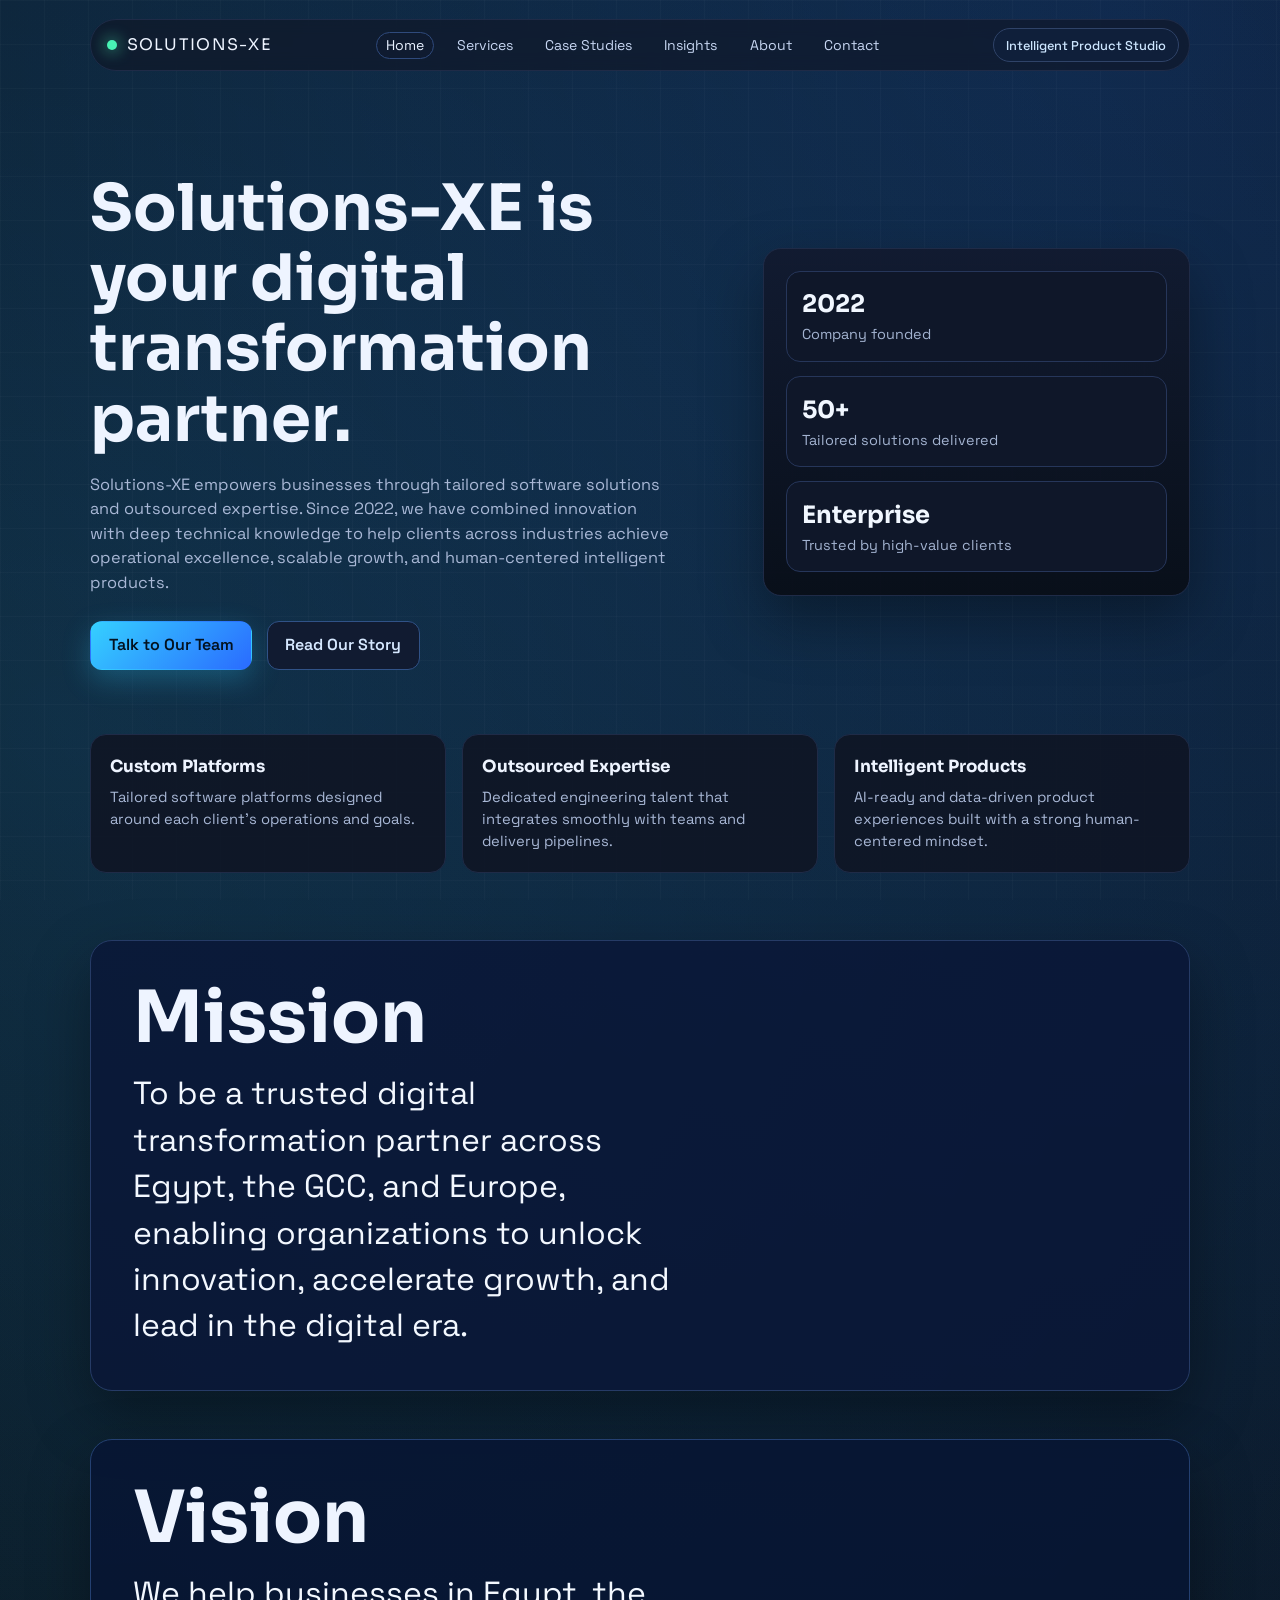
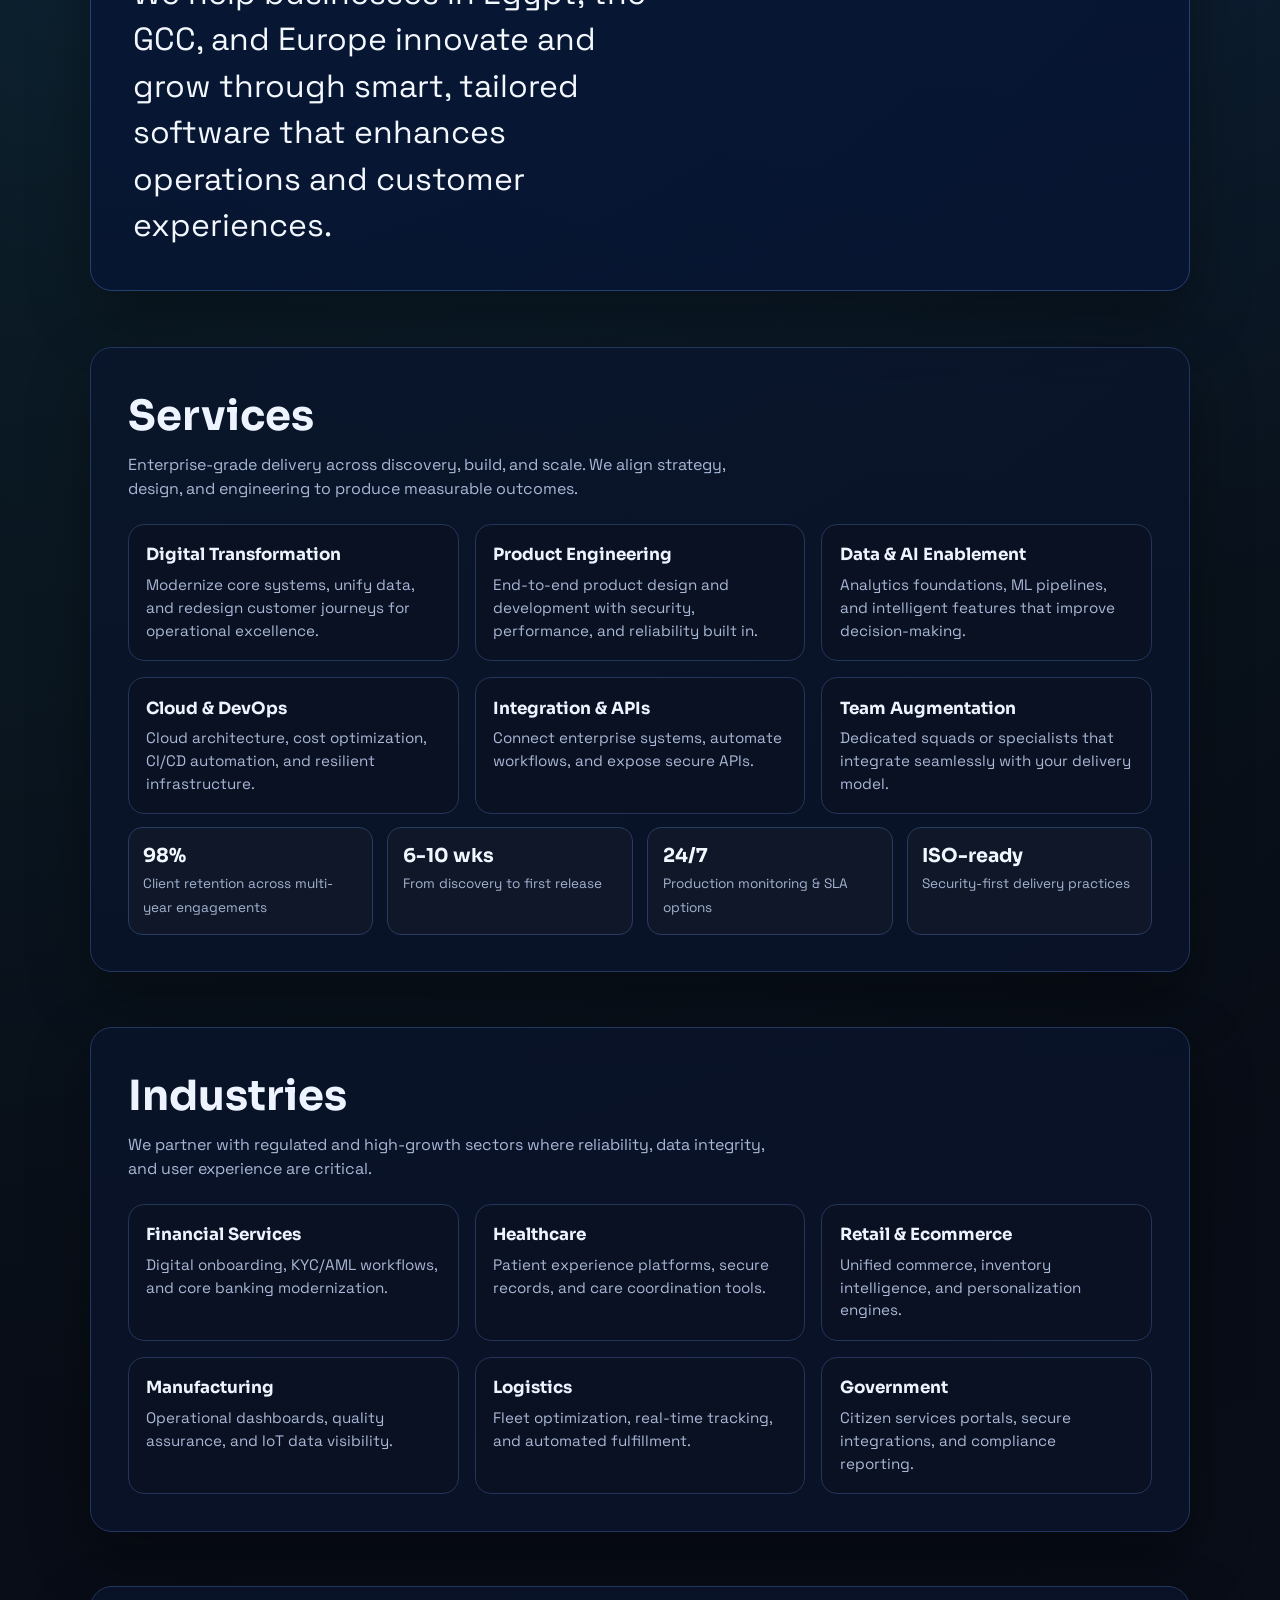
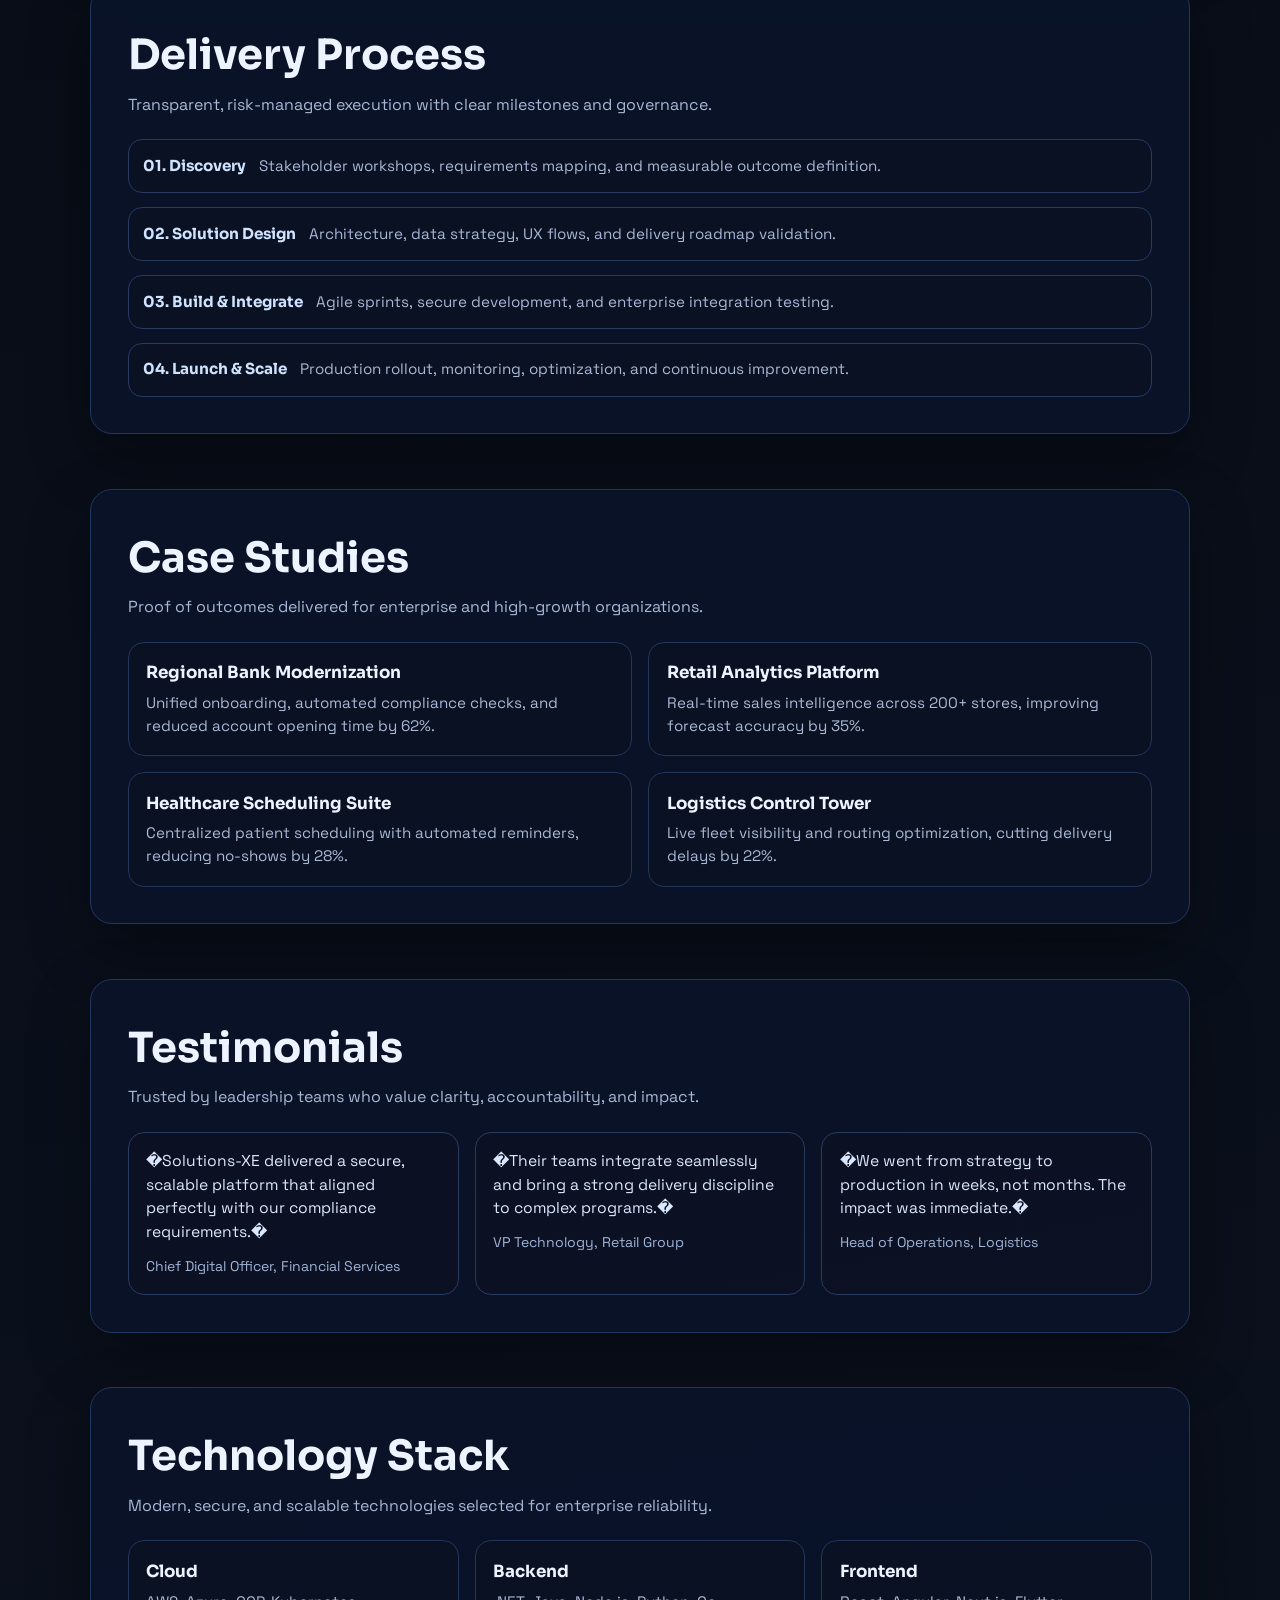
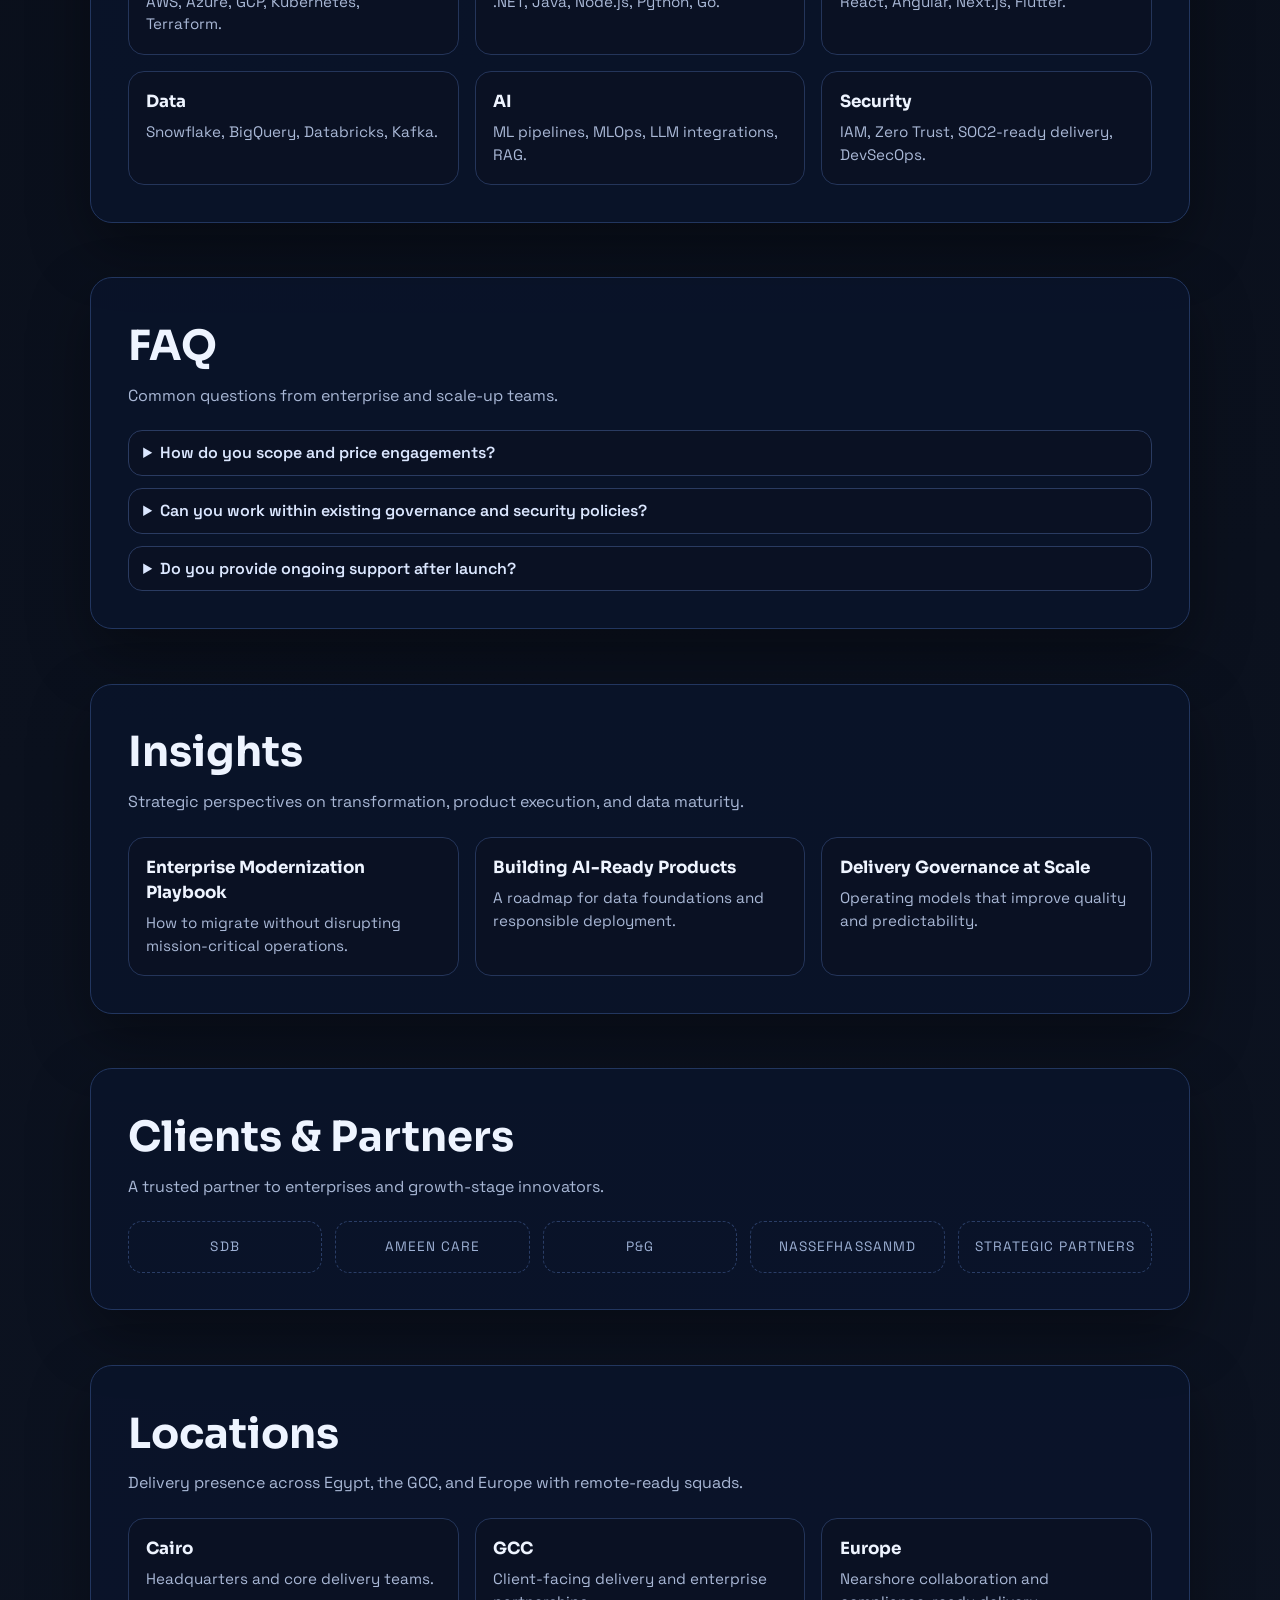
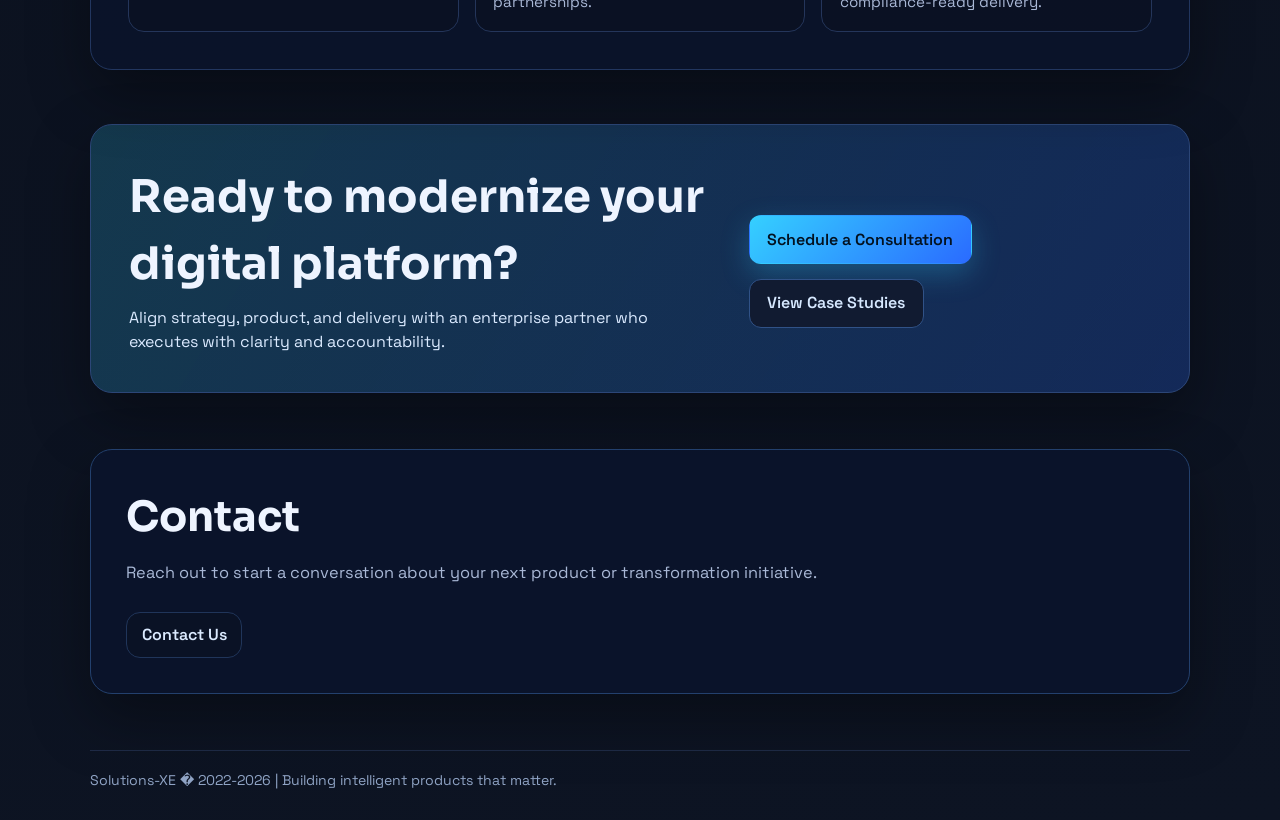
==== index.html @ 52a6bdb9 "Fix Contact Menu" ====
<!DOCTYPE html>
<html lang="en">
<head>
  <meta charset="UTF-8" />
  <meta name="viewport" content="width=device-width, initial-scale=1.0" />
  <title>Solutions-XE | Intelligent Software Products</title>
  <link rel="preconnect" href="https://fonts.googleapis.com" />
  <link rel="preconnect" href="https://fonts.gstatic.com" crossorigin />
  <link href="https://fonts.googleapis.com/css2?family=Space+Grotesk:wght@400;500;700&family=Sora:wght@400;600;700&display=swap" rel="stylesheet" />
  <style>
    :root {
      --bg: #06080d;
      --surface: #0f1524;
      --surface-soft: #121a2f;
      --line: #1f2b47;
      --text: #eef4ff;
      --muted: #a9b8d6;
      --brand: #35d0ff;
      --brand-soft: #2a6bff;
      --ok: #48f2b4;
      --radius: 18px;
      --shadow: 0 24px 60px rgba(0, 0, 0, 0.35);
    }

    * {
      box-sizing: border-box;
      margin: 0;
      padding: 0;
    }

    body {
      font-family: "Space Grotesk", sans-serif;
      color: var(--text);
      background:
        radial-gradient(circle at 5% 10%, rgba(53, 208, 255, 0.16), transparent 35%),
        radial-gradient(circle at 88% 0%, rgba(42, 107, 255, 0.22), transparent 30%),
        linear-gradient(170deg, #05070b 0%, #090e19 50%, #0d1423 100%);
      min-height: 100vh;
      line-height: 1.5;
      overflow-x: hidden;
    }

    body::before {
      content: "";
      position: fixed;
      inset: 0;
      background-image: linear-gradient(rgba(255, 255, 255, 0.025) 1px, transparent 1px),
                        linear-gradient(90deg, rgba(255, 255, 255, 0.025) 1px, transparent 1px);
      background-size: 44px 44px;
      pointer-events: none;
      z-index: -1;
    }

    .wrap {
      width: min(1100px, 92%);
      margin: 0 auto;
    }

    header {
      padding: 1.2rem 0;
    }

    .topbar {
      display: grid;
      grid-template-columns: auto 1fr auto;
      align-items: center;
      background: rgba(15, 21, 36, 0.6);
      border: 1px solid var(--line);
      border-radius: 999px;
      padding: 0.5rem 0.6rem 0.5rem 1rem;
      backdrop-filter: blur(8px);
      animation: fadeDown 0.8s ease both;
      gap: 1rem;
    }

    .brand {
      font-family: "Sora", sans-serif;
      font-size: 1rem;
      letter-spacing: 0.08em;
      text-transform: uppercase;
      display: flex;
      align-items: center;
      gap: 0.6rem;
    }

    .dot {
      width: 10px;
      height: 10px;
      border-radius: 50%;
      background: var(--ok);
      box-shadow: 0 0 16px var(--ok);
    }

    .pill {
      border: 1px solid #2f4368;
      background: #0f1f3a;
      color: #cde6ff;
      border-radius: 999px;
      font-size: 0.8rem;
      padding: 0.4rem 0.75rem;
      font-weight: 500;
      margin-left: auto;
    }

    .nav {
      display: flex;
      gap: 0.8rem;
      align-items: center;
      flex-wrap: nowrap;
      margin-left: 0;
      flex: 1;
      justify-content: center;
      white-space: nowrap;
    }

    .nav a {
      color: #c7d6f2;
      text-decoration: none;
      font-size: 0.88rem;
      padding: 0.35rem 0.55rem;
      border-radius: 999px;
      border: 1px solid transparent;
      display: inline-flex;
      align-items: center;
      line-height: 1;
      transition: border-color 0.2s ease, color 0.2s ease;
    }

    .nav a:hover {
      border-color: #2f4a7c;
      color: #e7f1ff;
    }

    .nav a.active {
      border-color: #2f4a7c;
      color: #e7f1ff;
      background: rgba(17, 27, 49, 0.7);
    }

    .nav .cta {\n      border: 1px solid transparent;\n      background: transparent;\n      color: #dbeaff;\n      font-weight: 600;\n      padding: 0.45rem 0.85rem;\n    }\n\n    .nav .cta.active {\n      border-color: #2f4368;\n      background: #0f1f3a;\n    }

    .hero {
      padding: 5.2rem 0 4rem;
      display: grid;
      gap: 2rem;
      grid-template-columns: 1.2fr 0.8fr;
      align-items: center;
    }

    h1 {
      font-family: "Sora", sans-serif;
      font-size: clamp(2rem, 5vw, 4rem);
      line-height: 1.1;
      max-width: 14ch;
      animation: fadeUp 0.8s ease 0.1s both;
    }

    .sub {
      color: var(--muted);
      max-width: 58ch;
      margin-top: 1.1rem;
      font-size: 1.02rem;
      animation: fadeUp 0.8s ease 0.22s both;
    }

    .actions {
      display: flex;
      gap: 0.9rem;
      margin-top: 1.6rem;
      flex-wrap: wrap;
      animation: fadeUp 0.8s ease 0.32s both;
    }

    .btn {
      text-decoration: none;
      font-weight: 600;
      border-radius: 12px;
      padding: 0.72rem 1.1rem;
      border: 1px solid transparent;
      transition: transform 0.25s ease, box-shadow 0.25s ease;
    }

    .btn:hover {
      transform: translateY(-2px);
    }

    .btn.primary {
      background: linear-gradient(135deg, var(--brand), var(--brand-soft));
      color: #031220;
      box-shadow: 0 10px 28px rgba(53, 208, 255, 0.25);
    }

    .btn.ghost {
      color: #d6e8ff;
      border-color: #305287;
      background: #111b31;
    }

    .card {
      background: linear-gradient(180deg, rgba(18, 26, 47, 0.95), rgba(9, 14, 24, 0.95));
      border: 1px solid var(--line);
      border-radius: var(--radius);
      padding: 1.4rem;
      box-shadow: var(--shadow);
      animation: fadeUp 0.8s ease 0.25s both;
    }

    .metrics {
      display: grid;
      gap: 0.9rem;
    }

    .metric {
      border: 1px solid #26365a;
      border-radius: 14px;
      padding: 0.9rem;
      background: #0f1729;
    }

    .metric b {
      font-family: "Sora", sans-serif;
      font-size: 1.5rem;
      display: block;
      color: #f1f7ff;
    }

    .metric span {
      color: #a3b3d0;
      font-size: 0.9rem;
    }

    .sections {
      padding-bottom: 4.2rem;
      display: grid;
      gap: 1rem;
      grid-template-columns: repeat(3, 1fr);
    }

    .section-title {
      font-family: "Sora", sans-serif;
      font-size: clamp(1.7rem, 3.8vw, 2.6rem);
      margin-bottom: 0.4rem;
    }

    .section-sub {
      color: var(--muted);
      max-width: 64ch;
      margin-bottom: 1.4rem;
      font-size: 1rem;
    }

    .section-wrap {
      margin: 0 0 3.4rem;
      background: rgba(10, 20, 44, 0.75);
      border: 1px solid #22365f;
      border-radius: 22px;
      padding: clamp(1.3rem, 4vw, 2.3rem);
      box-shadow: var(--shadow);
      animation: fadeUp 0.8s ease both;
    }

    .grid-3 {
      display: grid;
      grid-template-columns: repeat(3, 1fr);
      gap: 1rem;
    }

    .grid-2 {
      display: grid;
      grid-template-columns: repeat(2, 1fr);
      gap: 1rem;
    }

    .card-soft {
      border: 1px solid #24355a;
      border-radius: 16px;
      padding: 1.1rem;
      background: rgba(12, 18, 34, 0.7);
    }

    .card-soft h3 {
      font-family: "Sora", sans-serif;
      font-size: 1.05rem;
      margin-bottom: 0.4rem;
    }

    .card-soft p {
      color: var(--muted);
      font-size: 0.95rem;
    }

    .logo-strip {
      display: grid;
      grid-template-columns: repeat(5, 1fr);
      gap: 0.8rem;
      margin-top: 0.8rem;
    }

    .logo {
      border: 1px dashed #2a3d66;
      border-radius: 14px;
      padding: 0.9rem;
      text-align: center;
      color: #9db0d4;
      font-size: 0.85rem;
      text-transform: uppercase;
      letter-spacing: 0.08em;
    }

    .stats {
      display: grid;
      grid-template-columns: repeat(4, 1fr);
      gap: 0.9rem;
      margin-top: 0.8rem;
    }

    .stat {
      border: 1px solid #2a3b61;
      border-radius: 14px;
      padding: 0.9rem;
      background: #0f1729;
    }

    .stat b {
      font-family: "Sora", sans-serif;
      font-size: 1.2rem;
      display: block;
      color: #f1f7ff;
    }

    .stat span {
      color: #a3b3d0;
      font-size: 0.85rem;
    }

    .process {
      display: grid;
      gap: 0.9rem;
    }

    .process-step {
      display: grid;
      grid-template-columns: auto 1fr;
      gap: 0.8rem;
      align-items: start;
      padding: 0.9rem;
      border-radius: 14px;
      border: 1px solid #2a3b61;
      background: rgba(12, 18, 34, 0.7);
    }

    .process-step b {
      font-family: "Sora", sans-serif;
      font-size: 0.95rem;
      color: #cfe3ff;
    }

    .process-step p {
      color: var(--muted);
      font-size: 0.95rem;
    }

    .testimonial {
      border: 1px solid #2a3b61;
      border-radius: 16px;
      padding: 1.1rem;
      background: rgba(12, 18, 34, 0.75);
    }

    .testimonial p {
      color: #dbe7ff;
      font-size: 0.98rem;
    }

    .testimonial span {
      display: block;
      margin-top: 0.7rem;
      color: #9fb4d8;
      font-size: 0.88rem;
    }

    .faq {
      display: grid;
      gap: 0.8rem;
    }

    .faq details {
      border: 1px solid #2a3b61;
      border-radius: 14px;
      padding: 0.6rem 0.9rem;
      background: rgba(12, 18, 34, 0.7);
    }

    .faq summary {
      cursor: pointer;
      font-weight: 600;
      color: #dbe7ff;
    }

    .faq p {
      color: var(--muted);
      margin-top: 0.6rem;
      font-size: 0.95rem;
    }

    .cta-section {
      display: grid;
      gap: 1rem;
      align-items: center;
      grid-template-columns: 1.2fr 0.8fr;
      background: linear-gradient(120deg, rgba(53, 208, 255, 0.2), rgba(42, 107, 255, 0.25));
      border: 1px solid #2c4677;
      border-radius: 22px;
      padding: clamp(1.3rem, 4vw, 2.4rem);
      box-shadow: var(--shadow);
      margin: 0 0 3.5rem;
    }

    .cta-section h2 {
      font-family: "Sora", sans-serif;
      font-size: clamp(1.8rem, 4vw, 2.8rem);
      margin-bottom: 0.5rem;
    }

    .cta-section p {
      color: #dbeaff;
      max-width: 52ch;
    }

    .mission {
      margin: 0 0 3rem;
      background: rgba(10, 23, 56, 0.82);
      border: 1px solid #263b66;
      border-radius: 22px;
      padding: clamp(1.3rem, 4vw, 2.6rem);
      box-shadow: var(--shadow);
      animation: fadeUp 0.8s ease 0.18s both;
    }

    .mission h2 {
      font-family: "Sora", sans-serif;
      font-size: clamp(2rem, 7vw, 4.5rem);
      line-height: 1;
      margin-bottom: 1rem;
    }

    .mission p {
      font-size: clamp(1.35rem, 4.3vw, 2rem);
      line-height: 1.45;
      color: #f3f8ff;
      max-width: 26ch;
    }

    .vision {
      margin: 0 0 3.5rem;
      background: rgba(8, 21, 52, 0.86);
      border: 1px solid #244071;
      border-radius: 22px;
      padding: clamp(1.3rem, 4vw, 2.6rem);
      box-shadow: var(--shadow);
      animation: fadeUp 0.8s ease 0.28s both;
    }

    .vision h2 {
      font-family: "Sora", sans-serif;
      font-size: clamp(2rem, 7vw, 4.5rem);
      line-height: 1;
      margin-bottom: 1rem;
    }

    .vision p {
      font-size: clamp(1.35rem, 4.3vw, 2rem);
      line-height: 1.45;
      color: #f3f8ff;
      max-width: 26ch;
    }

    .contact {
      margin: 0 0 3.5rem;
      background: rgba(11, 20, 44, 0.88);
      border: 1px solid #23406d;
      border-radius: 22px;
      padding: clamp(1.3rem, 4vw, 2.2rem);
      box-shadow: var(--shadow);
      animation: fadeUp 0.8s ease 0.34s both;
    }

    .contact h2 {
      font-family: "Sora", sans-serif;
      font-size: clamp(1.6rem, 4vw, 2.6rem);
      margin-bottom: 0.8rem;
    }

    .contact p {
      color: var(--muted);
      font-size: 1.02rem;
    }

    .contact-form {
      margin-top: 1.4rem;
      border: 1px solid #1f2d4a;
      border-radius: 16px;
      background: linear-gradient(180deg, rgba(16, 27, 51, 0.95), rgba(9, 14, 24, 0.95));
      box-shadow: 0 18px 40px rgba(2, 6, 20, 0.45);
      padding: 1.2rem;
    }

    .contact-toggle {
      margin-top: 1.1rem;
      border: 1px solid #20355a;
      border-radius: 14px;
      background: rgba(11, 19, 36, 0.7);
      padding: 0.6rem 0.9rem;
      cursor: pointer;
      color: #dbeaff;
      font-weight: 600;
      display: inline-flex;
      align-items: center;
      gap: 0.5rem;
      user-select: none;
    }

    .contact-toggle:hover {
      border-color: #3b5b93;
    }

    .contact-toggle::marker {
      content: "";
    }

    .contact-details-panel {
      margin-top: 0.6rem;
    }

    .contact-form form {
      display: grid;
      gap: 0.9rem;
    }

    .form-row {
      display: grid;
      gap: 0.8rem;
      grid-template-columns: repeat(2, minmax(0, 1fr));
    }

    .contact-form label {
      display: grid;
      gap: 0.35rem;
      font-size: 0.9rem;
      color: #cfe0ff;
    }

    .contact-form input,
    .contact-form textarea,
    .contact-form select {
      width: 100%;
      border-radius: 12px;
      border: 1px solid #2a3f69;
      background: #0c162c;
      color: #e7f1ff;
      padding: 0.65rem 0.75rem;
      font-size: 0.95rem;
      font-family: "Space Grotesk", sans-serif;
    }

    .contact-form textarea {
      min-height: 140px;
      resize: vertical;
    }

    .contact-form input:focus,
    .contact-form textarea:focus,
    .contact-form select:focus {
      outline: none;
      border-color: #4dd4ff;
      box-shadow: 0 0 0 3px rgba(77, 212, 255, 0.15);
    }

    .form-actions {
      display: flex;
      gap: 0.8rem;
      flex-wrap: wrap;
      align-items: center;
    }

    .btn.is-loading {
      pointer-events: none;
      opacity: 0.8;
      position: relative;
    }

    .btn.is-loading::after {
      content: "";
      width: 14px;
      height: 14px;
      border: 2px solid rgba(3, 18, 32, 0.35);
      border-top-color: #031220;
      border-radius: 50%;
      display: inline-block;
      margin-left: 0.6rem;
      animation: spin 0.7s linear infinite;
    }

    .form-note {
      color: #9fb4d8;
      font-size: 0.85rem;
    }

    .toast {
      position: fixed;
      right: 24px;
      bottom: 24px;
      background: rgba(12, 22, 44, 0.95);
      border: 1px solid #2a3f69;
      color: #e7f1ff;
      padding: 0.85rem 1.1rem;
      border-radius: 14px;
      box-shadow: 0 18px 40px rgba(2, 6, 20, 0.45);
      opacity: 0;
      transform: translateY(10px);
      pointer-events: none;
      transition: opacity 0.2s ease, transform 0.2s ease;
      z-index: 50;
    }

    .toast.show {
      opacity: 1;
      transform: translateY(0);
    }

    .toast b {
      color: #48f2b4;
    }

    .tile {
      background: rgba(15, 21, 36, 0.88);
      border: 1px solid var(--line);
      border-radius: 16px;
      padding: 1.2rem;
      animation: fadeUp 0.8s ease both;
    }

    .tile:nth-child(1) { animation-delay: 0.2s; }
    .tile:nth-child(2) { animation-delay: 0.32s; }
    .tile:nth-child(3) { animation-delay: 0.44s; }

    .tile h3 {
      font-family: "Sora", sans-serif;
      font-size: 1.05rem;
      margin-bottom: 0.45rem;
    }

    .tile p {
      color: var(--muted);
      font-size: 0.92rem;
    }

    footer {
      border-top: 1px solid var(--line);
      color: #90a4c5;
      padding: 1.2rem 0 1.8rem;
      font-size: 0.88rem;
    }

    @keyframes fadeUp {
      from { opacity: 0; transform: translateY(16px); }
      to { opacity: 1; transform: translateY(0); }
    }

    @keyframes fadeDown {
      from { opacity: 0; transform: translateY(-12px); }
      to { opacity: 1; transform: translateY(0); }
    }

    @keyframes spin {
      from { transform: rotate(0deg); }
      to { transform: rotate(360deg); }
    }

    @media (max-width: 900px) {
      .hero {
        grid-template-columns: 1fr;
        padding-top: 3.8rem;
      }

      .nav {
        width: 100%;
        justify-content: flex-start;
        margin-left: 0;
      }

      .sections {
        grid-template-columns: 1fr;
      }

      .grid-3,
      .grid-2,
      .logo-strip,
      .stats,
      .cta-section {
        grid-template-columns: 1fr;
      }

      .form-row {
        grid-template-columns: 1fr;
      }
    }
  </style>
</head>
<body>
  <header class="wrap">
    <div class="topbar">
      <div class="brand"><span class="dot" aria-hidden="true"></span> Solutions-XE</div>
      <nav class="nav" aria-label="primary">
        <a class="active" href="index.html">Home</a>
        <a href="services.html">Services</a>
        <a href="case-studies.html">Case Studies</a>
        <a href="insights.html">Insights</a>
        <a href="about.html">About</a>
        <a class="cta" href="contact.html">Contact</a>
      </nav>
      <span class="pill">Intelligent Product Studio</span>
    </div>
  </header>

  <main class="wrap">
    <section class="hero">
      <div>
        <h1>Solutions-XE is your digital transformation partner.</h1>
        <p class="sub">
          Solutions-XE empowers businesses through tailored software solutions and outsourced expertise. Since 2022, we have combined innovation with deep technical knowledge to help clients across industries achieve operational excellence, scalable growth, and human-centered intelligent products.
        </p>
        <div class="actions">
          <a class="btn primary" href="#">Talk to Our Team</a>
          <a class="btn ghost" href="#">Read Our Story</a>
        </div>
      </div>

      <aside class="card" aria-label="company highlights">
        <div class="metrics">
          <div class="metric">
            <b>2022</b>
            <span>Company founded</span>
          </div>
          <div class="metric">
            <b>50+</b>
            <span>Tailored solutions delivered</span>
          </div>
          <div class="metric">
            <b>Enterprise</b>
            <span>Trusted by high-value clients</span>
          </div>
        </div>
      </aside>
    </section>
   
    <section class="sections">
      <article class="tile">
        <h3>Custom Platforms</h3>
        <p>Tailored software platforms designed around each client's operations and goals.</p>
      </article>
      <article class="tile">
        <h3>Outsourced Expertise</h3>
        <p>Dedicated engineering talent that integrates smoothly with teams and delivery pipelines.</p>
      </article>
      <article class="tile">
        <h3>Intelligent Products</h3>
        <p>AI-ready and data-driven product experiences built with a strong human-centered mindset.</p>
      </article>
    </section>

    <section class="mission" aria-label="company mission">
      <h2>Mission</h2>
      <p>
        To be a trusted digital transformation partner across Egypt, the GCC, and Europe, enabling organizations to unlock innovation, accelerate growth, and lead in the digital era.
      </p>
    </section>

    <section class="vision" aria-label="company vision">
      <h2>Vision</h2>
      <p>
        We help businesses in Egypt, the GCC, and Europe innovate and grow through smart, tailored software that enhances operations and customer experiences.
      </p>
    </section>

    <section class="section-wrap" aria-label="services">
      <h2 class="section-title">Services</h2>
      <p class="section-sub">Enterprise-grade delivery across discovery, build, and scale. We align strategy, design, and engineering to produce measurable outcomes.</p>
      <div class="grid-3">
        <div class="card-soft">
          <h3>Digital Transformation</h3>
          <p>Modernize core systems, unify data, and redesign customer journeys for operational excellence.</p>
        </div>
        <div class="card-soft">
          <h3>Product Engineering</h3>
          <p>End-to-end product design and development with security, performance, and reliability built in.</p>
        </div>
        <div class="card-soft">
          <h3>Data & AI Enablement</h3>
          <p>Analytics foundations, ML pipelines, and intelligent features that improve decision-making.</p>
        </div>
        <div class="card-soft">
          <h3>Cloud & DevOps</h3>
          <p>Cloud architecture, cost optimization, CI/CD automation, and resilient infrastructure.</p>
        </div>
        <div class="card-soft">
          <h3>Integration & APIs</h3>
          <p>Connect enterprise systems, automate workflows, and expose secure APIs.</p>
        </div>
        <div class="card-soft">
          <h3>Team Augmentation</h3>
          <p>Dedicated squads or specialists that integrate seamlessly with your delivery model.</p>
        </div>
      </div>
      <div class="stats">
        <div class="stat"><b>98%</b><span>Client retention across multi-year engagements</span></div>
        <div class="stat"><b>6-10 wks</b><span>From discovery to first release</span></div>
        <div class="stat"><b>24/7</b><span>Production monitoring & SLA options</span></div>
        <div class="stat"><b>ISO-ready</b><span>Security-first delivery practices</span></div>
      </div>
    </section>

    <section class="section-wrap" aria-label="industries">
      <h2 class="section-title">Industries</h2>
      <p class="section-sub">We partner with regulated and high-growth sectors where reliability, data integrity, and user experience are critical.</p>
      <div class="grid-3">
        <div class="card-soft"><h3>Financial Services</h3><p>Digital onboarding, KYC/AML workflows, and core banking modernization.</p></div>
        <div class="card-soft"><h3>Healthcare</h3><p>Patient experience platforms, secure records, and care coordination tools.</p></div>
        <div class="card-soft"><h3>Retail & Ecommerce</h3><p>Unified commerce, inventory intelligence, and personalization engines.</p></div>
        <div class="card-soft"><h3>Manufacturing</h3><p>Operational dashboards, quality assurance, and IoT data visibility.</p></div>
        <div class="card-soft"><h3>Logistics</h3><p>Fleet optimization, real-time tracking, and automated fulfillment.</p></div>
        <div class="card-soft"><h3>Government</h3><p>Citizen services portals, secure integrations, and compliance reporting.</p></div>
      </div>
    </section>

    <section class="section-wrap" aria-label="delivery process">
      <h2 class="section-title">Delivery Process</h2>
      <p class="section-sub">Transparent, risk-managed execution with clear milestones and governance.</p>
      <div class="process">
        <div class="process-step">
          <b>01. Discovery</b>
          <p>Stakeholder workshops, requirements mapping, and measurable outcome definition.</p>
        </div>
        <div class="process-step">
          <b>02. Solution Design</b>
          <p>Architecture, data strategy, UX flows, and delivery roadmap validation.</p>
        </div>
        <div class="process-step">
          <b>03. Build & Integrate</b>
          <p>Agile sprints, secure development, and enterprise integration testing.</p>
        </div>
        <div class="process-step">
          <b>04. Launch & Scale</b>
          <p>Production rollout, monitoring, optimization, and continuous improvement.</p>
        </div>
      </div>
    </section>

    <section class="section-wrap" aria-label="case studies">
      <h2 class="section-title">Case Studies</h2>
      <p class="section-sub">Proof of outcomes delivered for enterprise and high-growth organizations.</p>
      <div class="grid-2">
        <div class="card-soft">
          <h3>Regional Bank Modernization</h3>
          <p>Unified onboarding, automated compliance checks, and reduced account opening time by 62%.</p>
        </div>
        <div class="card-soft">
          <h3>Retail Analytics Platform</h3>
          <p>Real-time sales intelligence across 200+ stores, improving forecast accuracy by 35%.</p>
        </div>
        <div class="card-soft">
          <h3>Healthcare Scheduling Suite</h3>
          <p>Centralized patient scheduling with automated reminders, reducing no-shows by 28%.</p>
        </div>
        <div class="card-soft">
          <h3>Logistics Control Tower</h3>
          <p>Live fleet visibility and routing optimization, cutting delivery delays by 22%.</p>
        </div>
      </div>
    </section>

    <section class="section-wrap" aria-label="testimonials">
      <h2 class="section-title">Testimonials</h2>
      <p class="section-sub">Trusted by leadership teams who value clarity, accountability, and impact.</p>
      <div class="grid-3">
        <div class="testimonial">
          <p>�Solutions-XE delivered a secure, scalable platform that aligned perfectly with our compliance requirements.�</p>
          <span>Chief Digital Officer, Financial Services</span>
        </div>
        <div class="testimonial">
          <p>�Their teams integrate seamlessly and bring a strong delivery discipline to complex programs.�</p>
          <span>VP Technology, Retail Group</span>
        </div>
        <div class="testimonial">
          <p>�We went from strategy to production in weeks, not months. The impact was immediate.�</p>
          <span>Head of Operations, Logistics</span>
        </div>
      </div>
    </section>

    <section class="section-wrap" aria-label="tech stack">
      <h2 class="section-title">Technology Stack</h2>
      <p class="section-sub">Modern, secure, and scalable technologies selected for enterprise reliability.</p>
      <div class="grid-3">
        <div class="card-soft"><h3>Cloud</h3><p>AWS, Azure, GCP, Kubernetes, Terraform.</p></div>
        <div class="card-soft"><h3>Backend</h3><p>.NET, Java, Node.js, Python, Go.</p></div>
        <div class="card-soft"><h3>Frontend</h3><p>React, Angular, Next.js, Flutter.</p></div>
        <div class="card-soft"><h3>Data</h3><p>Snowflake, BigQuery, Databricks, Kafka.</p></div>
        <div class="card-soft"><h3>AI</h3><p>ML pipelines, MLOps, LLM integrations, RAG.</p></div>
        <div class="card-soft"><h3>Security</h3><p>IAM, Zero Trust, SOC2-ready delivery, DevSecOps.</p></div>
      </div>
    </section>

    <section class="section-wrap" aria-label="faq">
      <h2 class="section-title">FAQ</h2>
      <p class="section-sub">Common questions from enterprise and scale-up teams.</p>
      <div class="faq">
        <details>
          <summary>How do you scope and price engagements?</summary>
          <p>We start with discovery, define outcomes, and select a fixed-scope, milestone, or dedicated team model.</p>
        </details>
        <details>
          <summary>Can you work within existing governance and security policies?</summary>
          <p>Yes. We align to enterprise security standards and provide documentation for compliance and audit readiness.</p>
        </details>
        <details>
          <summary>Do you provide ongoing support after launch?</summary>
          <p>We offer managed support with SLAs, continuous improvement, and roadmap execution.</p>
        </details>
      </div>
    </section>

    <section class="section-wrap" aria-label="insights">
      <h2 class="section-title">Insights</h2>
      <p class="section-sub">Strategic perspectives on transformation, product execution, and data maturity.</p>
      <div class="grid-3">
        <div class="card-soft"><h3>Enterprise Modernization Playbook</h3><p>How to migrate without disrupting mission-critical operations.</p></div>
        <div class="card-soft"><h3>Building AI-Ready Products</h3><p>A roadmap for data foundations and responsible deployment.</p></div>
        <div class="card-soft"><h3>Delivery Governance at Scale</h3><p>Operating models that improve quality and predictability.</p></div>
      </div>
    </section>

    <section class="section-wrap" aria-label="clients">
      <h2 class="section-title">Clients & Partners</h2>
      <p class="section-sub">A trusted partner to enterprises and growth-stage innovators.</p>
      <div class="logo-strip">
        <div class="logo">SDB</div>
        <div class="logo">Ameen Care</div>
        <div class="logo">P&amp;G</div>
        <div class="logo">NassefHassanMD</div>
        <div class="logo">Strategic Partners</div>
      </div>
    </section>

    <section class="section-wrap" aria-label="locations">
      <h2 class="section-title">Locations</h2>
      <p class="section-sub">Delivery presence across Egypt, the GCC, and Europe with remote-ready squads.</p>
      <div class="grid-3">
        <div class="card-soft"><h3>Cairo</h3><p>Headquarters and core delivery teams.</p></div>
        <div class="card-soft"><h3>GCC</h3><p>Client-facing delivery and enterprise partnerships.</p></div>
        <div class="card-soft"><h3>Europe</h3><p>Nearshore collaboration and compliance-ready delivery.</p></div>
      </div>
    </section>

    <section class="cta-section" aria-label="call to action">
      <div>
        <h2>Ready to modernize your digital platform?</h2>
        <p>Align strategy, product, and delivery with an enterprise partner who executes with clarity and accountability.</p>
      </div>
      <div class="actions">
        <a class="btn primary" href="contact.html">Schedule a Consultation</a>
        <a class="btn ghost" href="case-studies.html">View Case Studies</a>
      </div>
    </section>

    <section class="contact" aria-label="contact details">
      <h2>Contact</h2>
      <p>Reach out to start a conversation about your next product or transformation initiative.</p>
      <details class="contact-details-panel">
        <summary class="contact-toggle">Contact Us</summary>
        <div class="contact-form" aria-label="contact form">
          <form action="https://docs.google.com/forms/d/e/1FAIpQLSfn93nIQHtCclhoVbuBdkEZccNsT9Y_LOr59dBaSZQ6eU1nwQ/formResponse" method="post" target="hidden_iframe" dir="ltr" data-gform>
            <div class="form-row">
              <label>
                Full Name *
                <input type="text" name="entry.1181356205" placeholder="Your full name" required />
              </label>
              <label>
                Work Email *
                <input type="email" name="entry.851006266" placeholder="you@company.com" required />
              </label>
            </div>
            <div class="form-row">
              <label>
                Mobile *
                <input type="tel" name="entry.1638137832" placeholder="+20 ..." required />
              </label>
              <label>
                Company
                <input type="text" name="entry.601511198" placeholder="Company or organization" />
              </label>
            </div>
            <label>
              Purpose of Contact *
              <select name="entry.1685710701" required>
                <option value="" disabled selected>Select a purpose</option>
                <option>New project inquiry</option>
                <option>Request a consultation</option>
                <option>Outsourcing / team augmentation</option>
                <option>Support or existing project</option>
                <option>Partnership or reseller</option>
                <option>Careers / hiring</option>
                <option>Media / press</option>
                <option>Other</option>
              </select>
            </label>
            <label>
              Project Details *
              <textarea name="entry.304695852" placeholder="Share a brief overview, goals, and timeline." required></textarea>
            </label>
            <div class="form-actions">
              <button class="btn primary" type="submit" data-submit>Send Inquiry</button>
              <span class="form-note" data-note>We typically respond within 1�2 business days.</span>
            </div>
          </form>
          <iframe name="hidden_iframe" style="display:none;"></iframe>
        </div>
      </details>
    </section>
  </main>

  <footer class="wrap">Solutions-XE � 2022-2026 | Building intelligent products that matter.</footer>
  <div class="toast" id="formToast" role="status" aria-live="polite">
    <b>Received.</b> We will contact you within 1-2 business days.
  </div>
  <script>
    document.addEventListener("DOMContentLoaded", () => {
      const forms = document.querySelectorAll("form[data-gform]");
      const toast = document.getElementById("formToast");
      forms.forEach((form) => {
        const submitBtn = form.querySelector("[data-submit]");
        const note = form.querySelector("[data-note]");
        if (!submitBtn) return;

        form.addEventListener("submit", () => {
          if (submitBtn.disabled) return;
          submitBtn.disabled = true;
          submitBtn.classList.add("is-loading");
          const originalText = submitBtn.textContent;
          submitBtn.textContent = "Sending...";
          if (note) note.textContent = "Submitting your inquiry...";

          setTimeout(() => {
            form.reset();
            submitBtn.disabled = false;
            submitBtn.classList.remove("is-loading");
            submitBtn.textContent = originalText;
            if (note) note.textContent = "Submitted. We will respond within 1�2 business days.";
            if (toast) {
              toast.classList.add("show");
              setTimeout(() => toast.classList.remove("show"), 3000);
            }
          }, 1800);
        });
      });
    });
  </script>
</body>
</html>
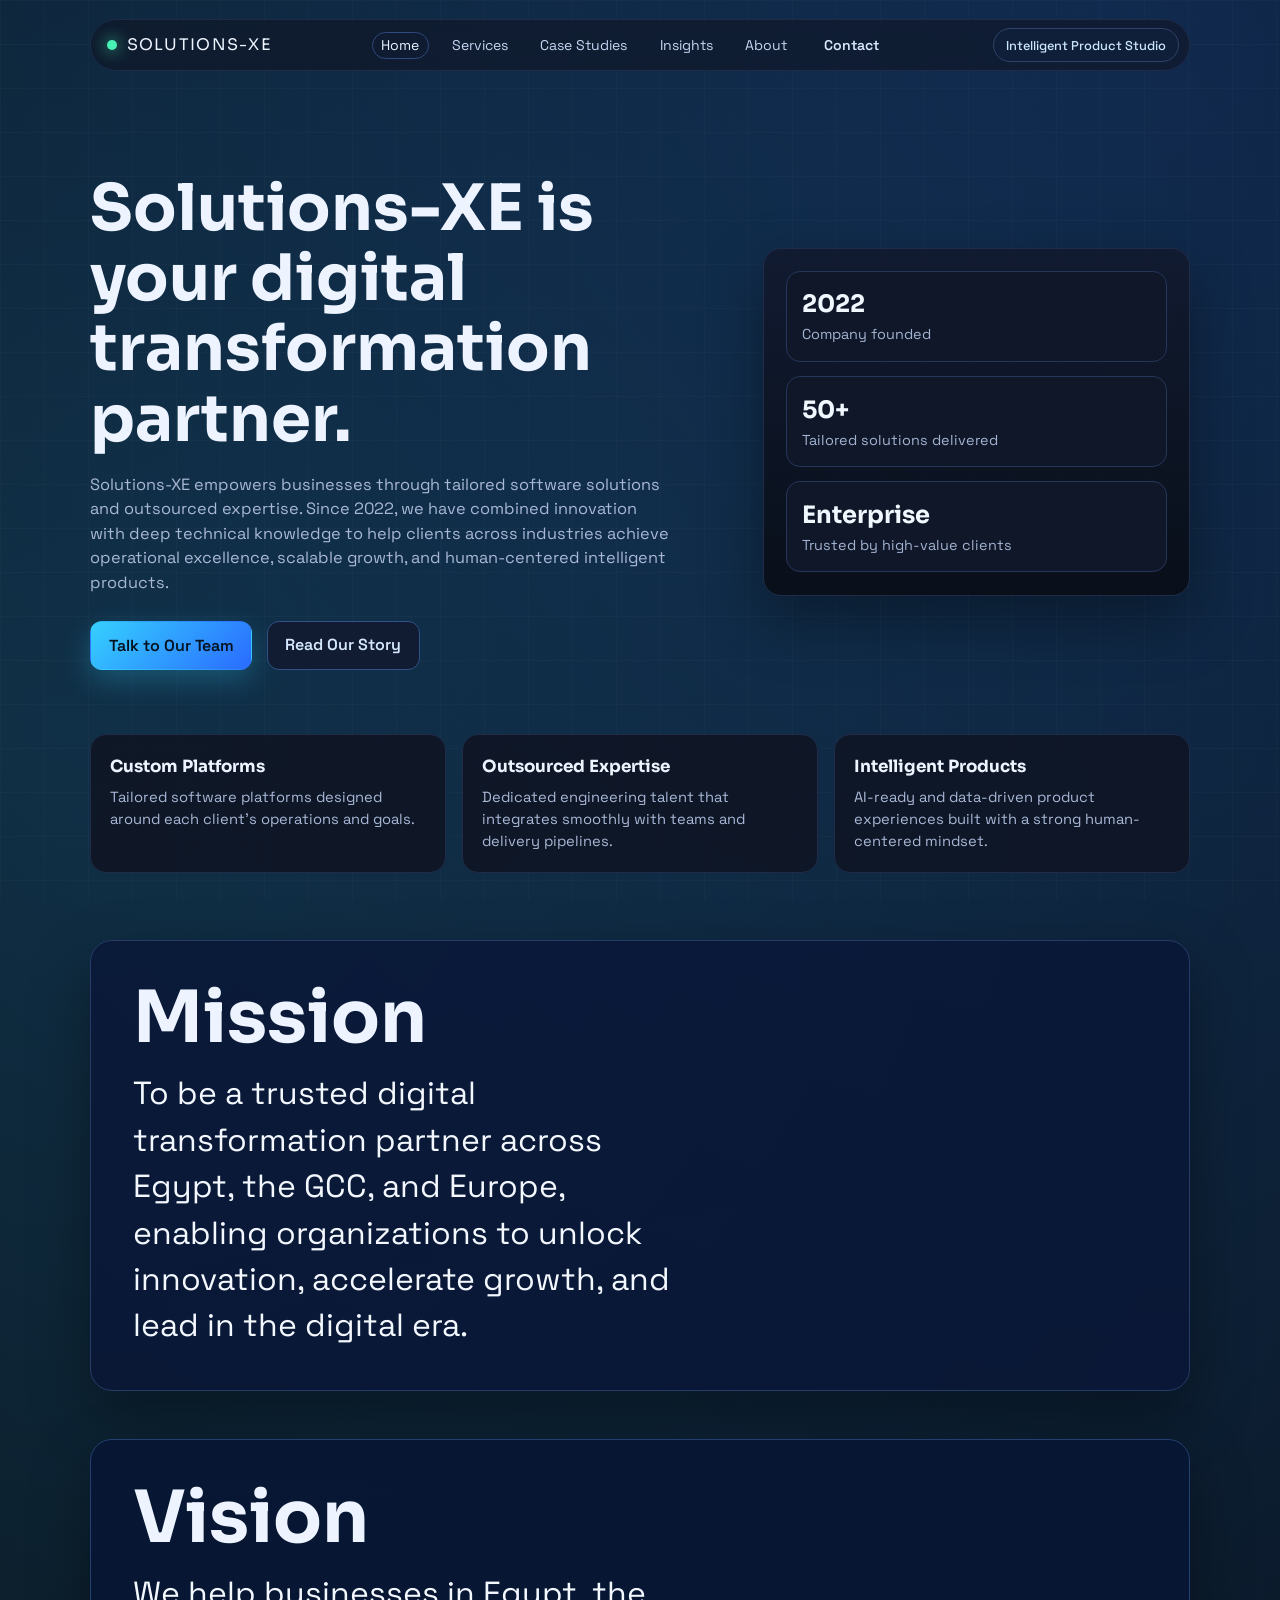
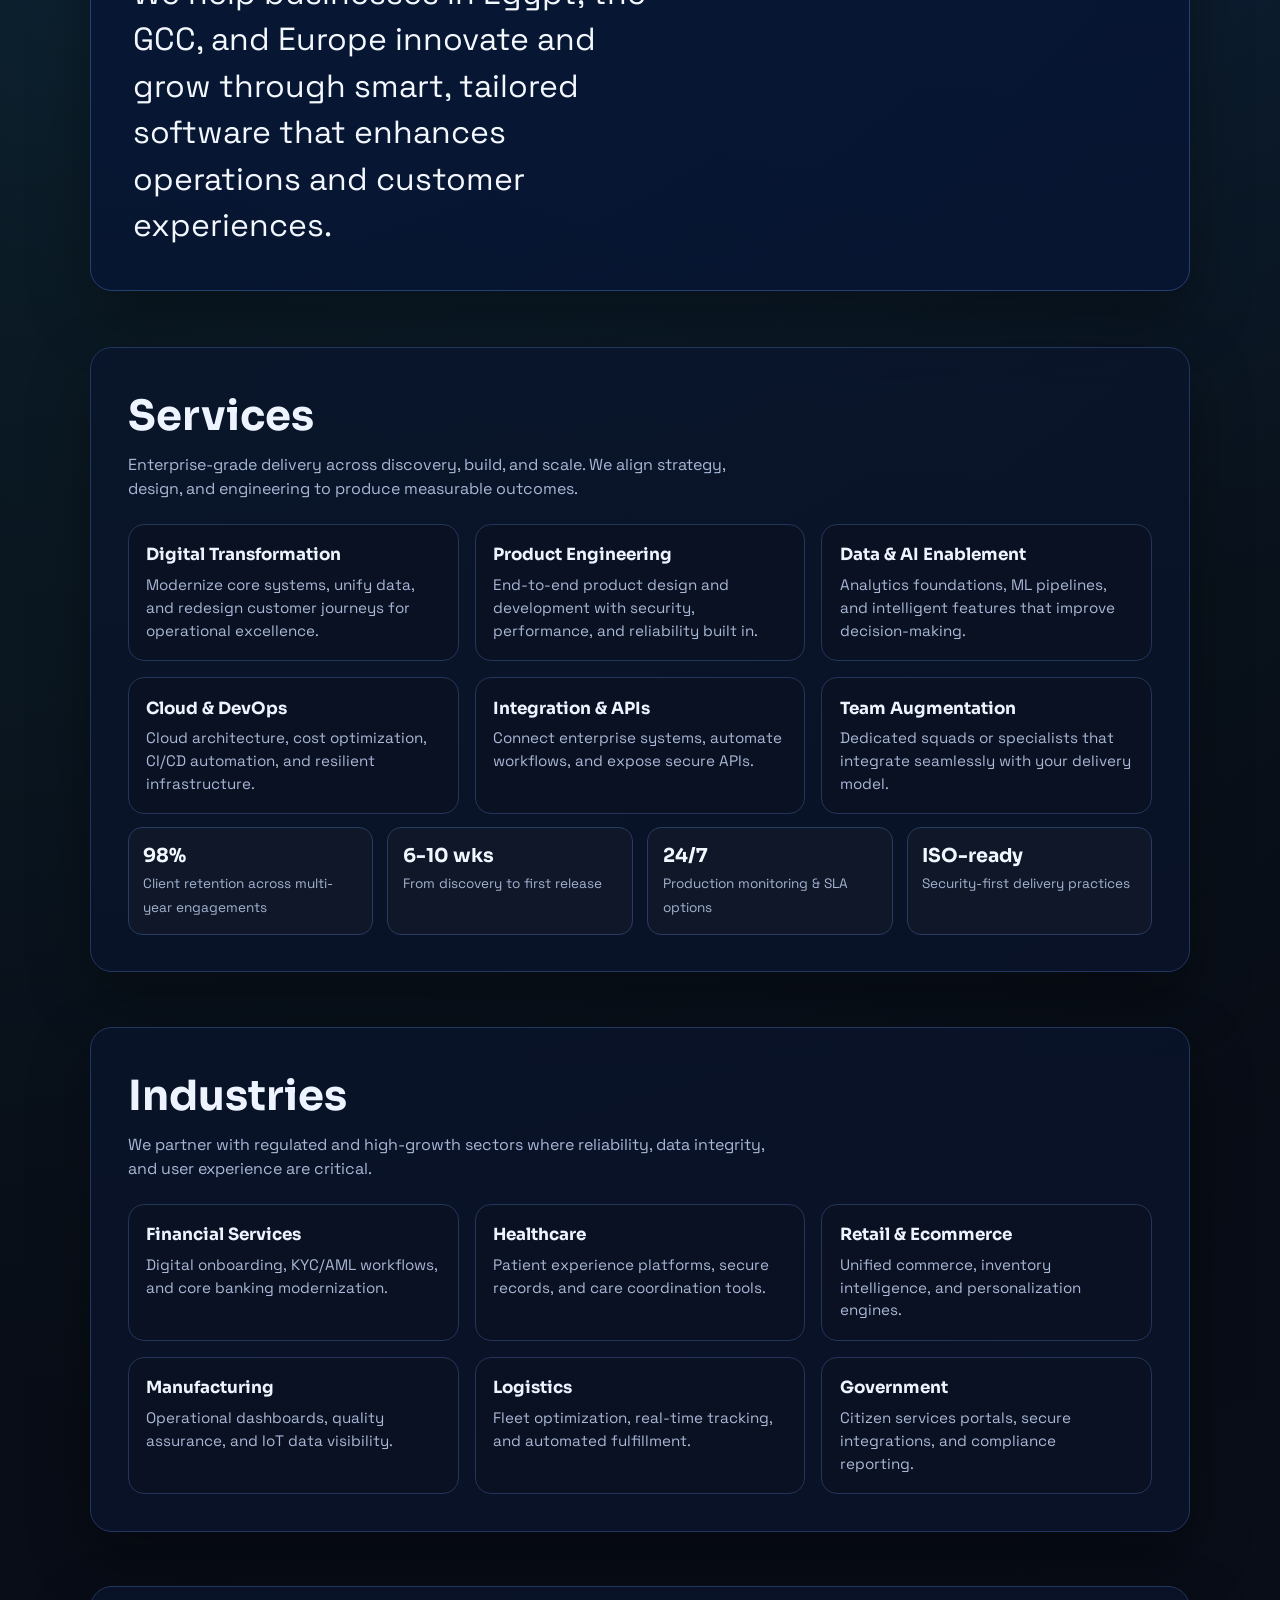
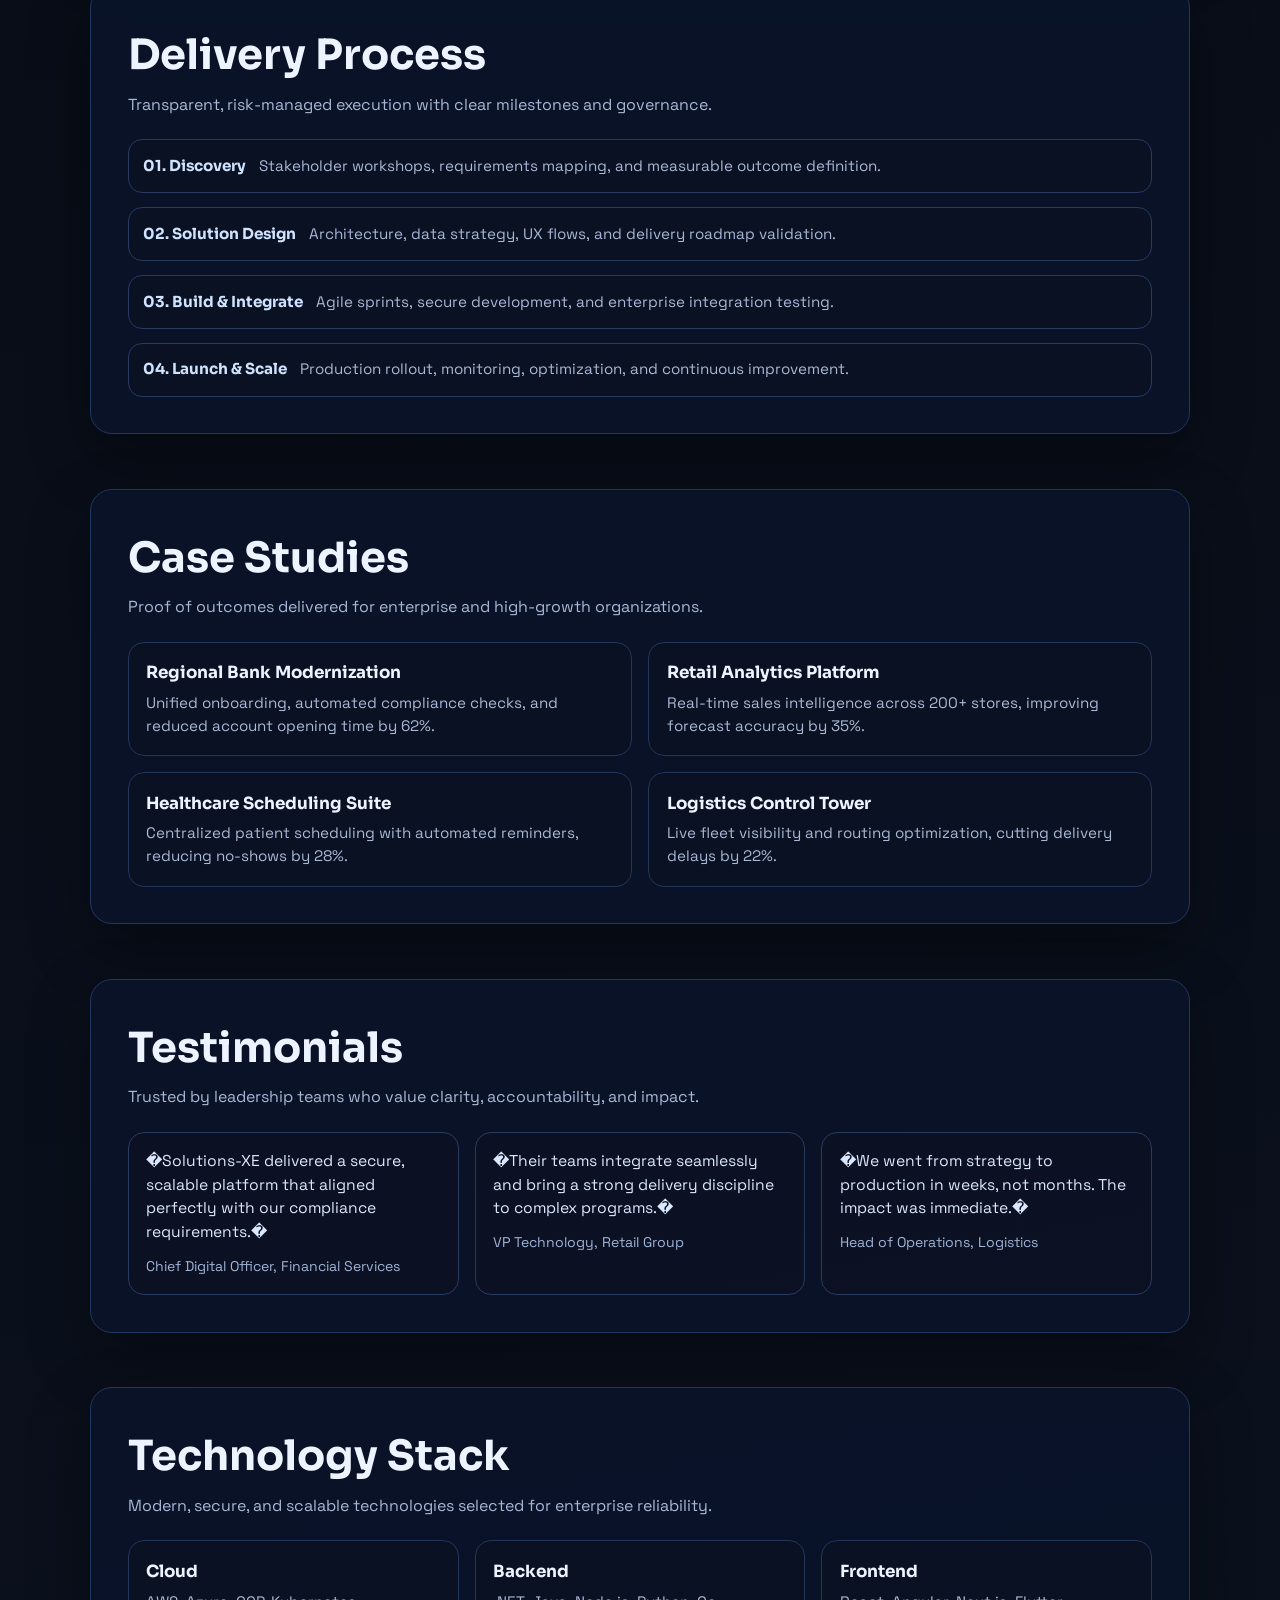
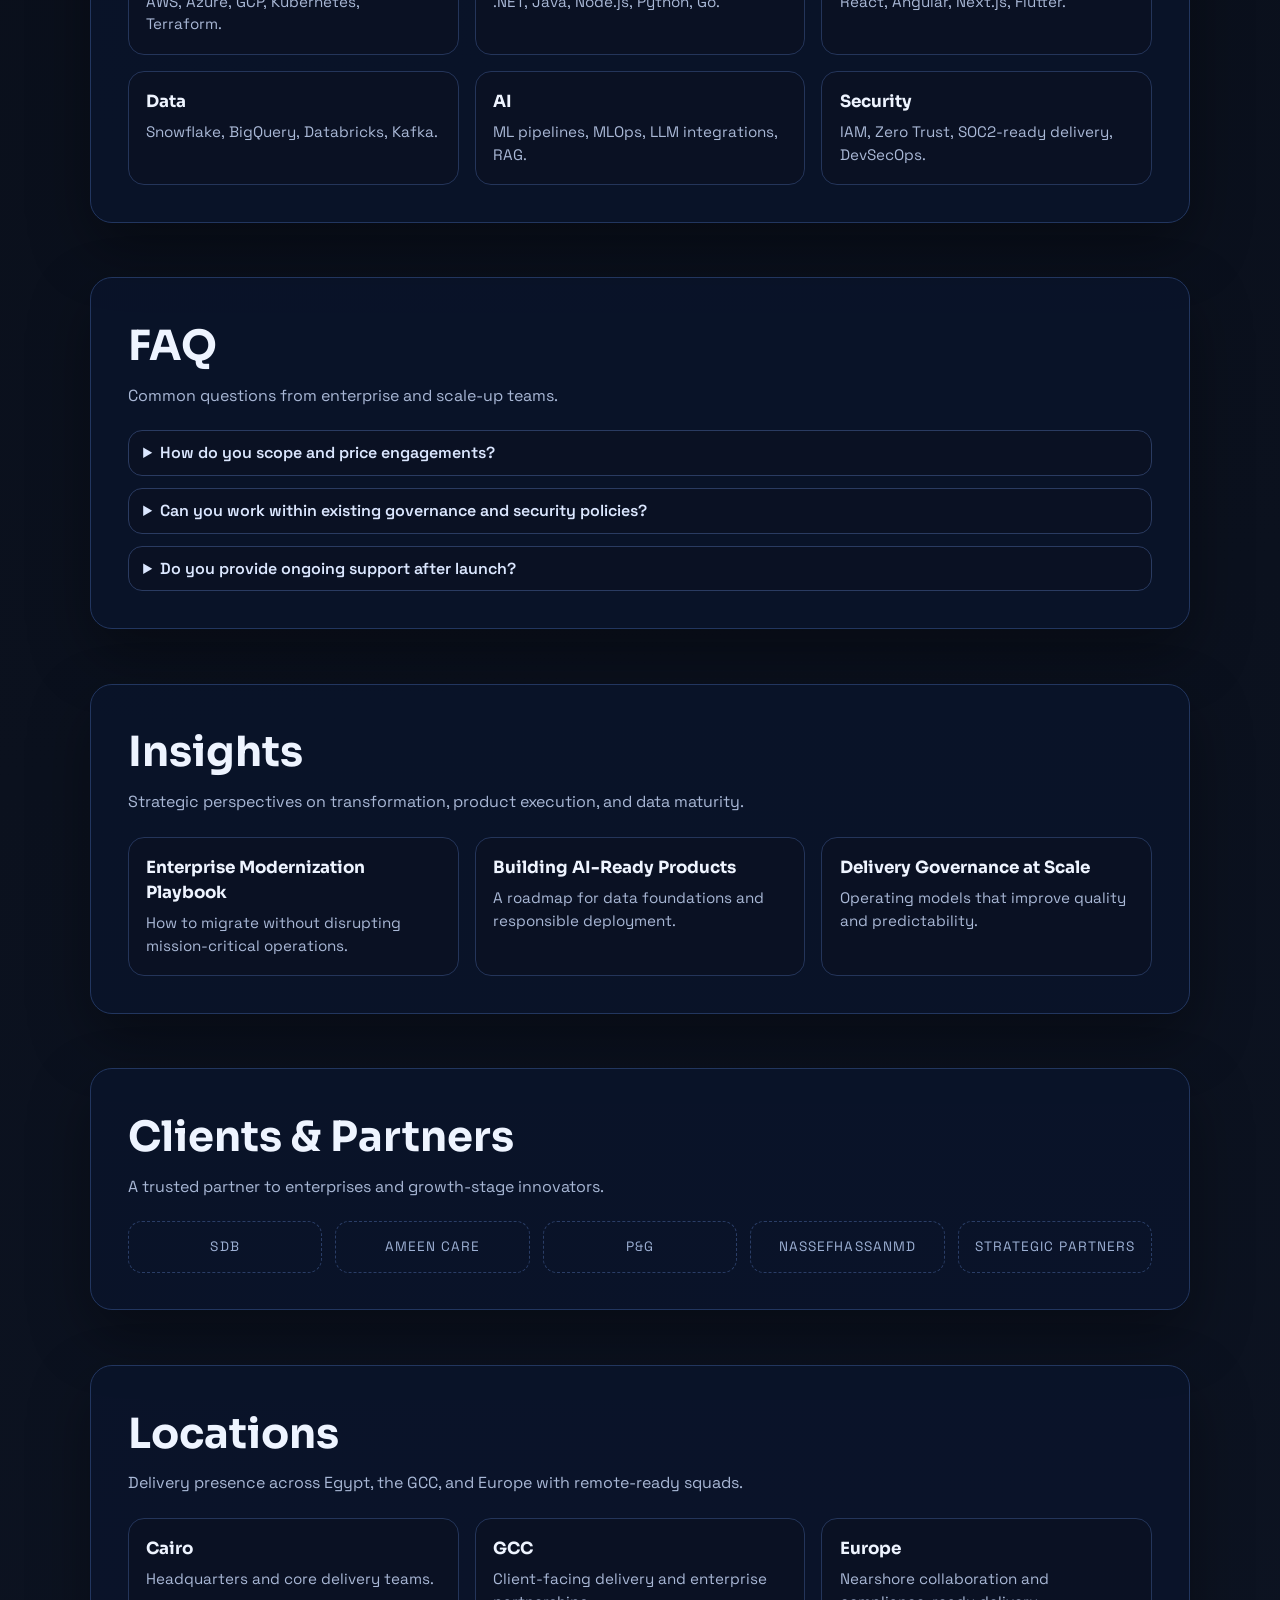
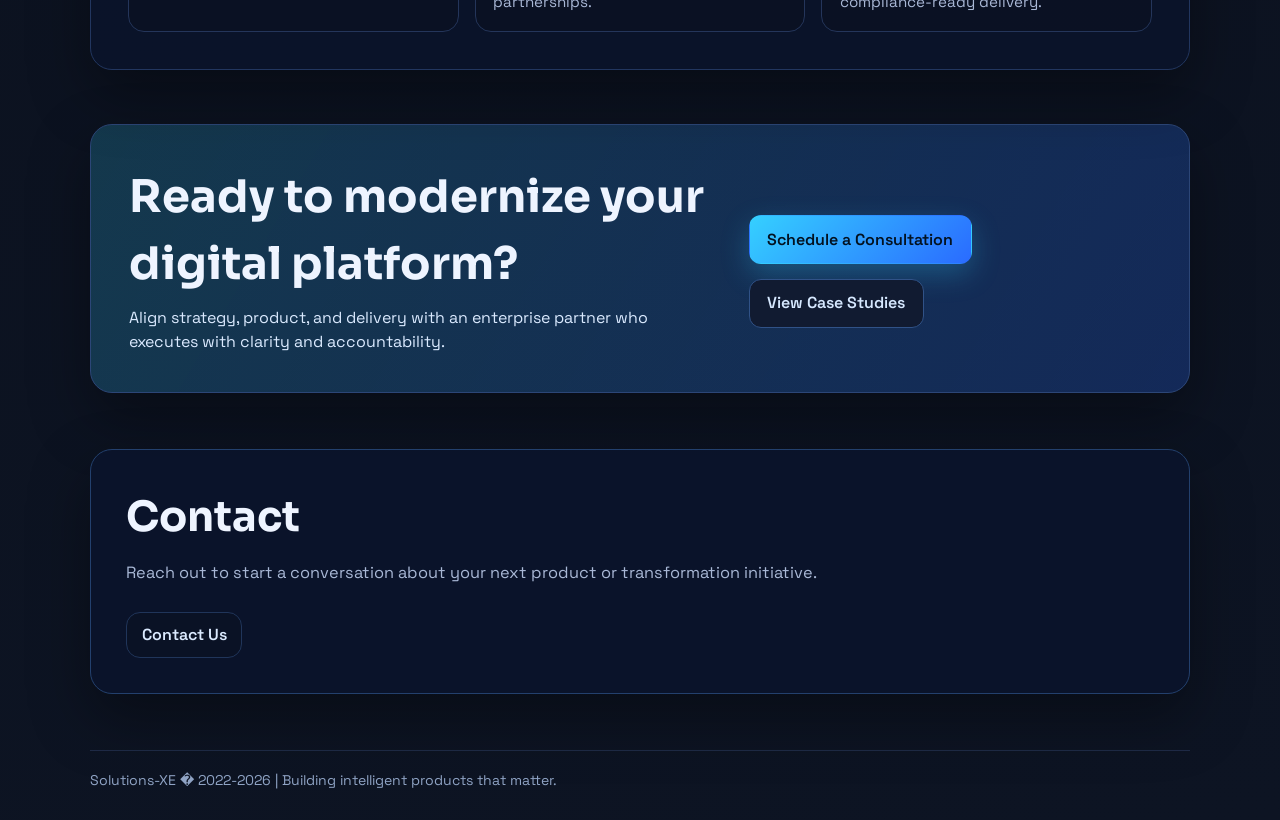
==== commit c9b95df5: "add Responsive" ====
--- a/index.html
+++ b/index.html
@@ -40,6 +40,10 @@
       overflow-x: hidden;
     }
 
+    body.menu-open {
+      overflow: hidden;
+    }
+
     body::before {
       content: "";
       position: fixed;
@@ -137,7 +141,72 @@
       background: rgba(17, 27, 49, 0.7);
     }
 
-    .nav .cta {\n      border: 1px solid transparent;\n      background: transparent;\n      color: #dbeaff;\n      font-weight: 600;\n      padding: 0.45rem 0.85rem;\n    }\n\n    .nav .cta.active {\n      border-color: #2f4368;\n      background: #0f1f3a;\n    }
+    .nav .cta {
+      border: 1px solid transparent;
+      background: transparent;
+      color: #dbeaff;
+      font-weight: 600;
+      padding: 0.45rem 0.85rem;
+    }
+
+    .nav .cta.active {
+      border-color: #2f4368;
+      background: #0f1f3a;
+    }
+
+    .menu-toggle {
+      display: none;
+      align-items: center;
+      justify-content: center;
+      width: 40px;
+      height: 40px;
+      border-radius: 999px;
+      border: 1px solid #2f4368;
+      background: #0f1f3a;
+      color: #dbeaff;
+      cursor: pointer;
+    }
+
+    .menu-toggle span {
+      display: block;
+      width: 18px;
+      height: 2px;
+      background: currentColor;
+      position: relative;
+    }
+
+    .menu-toggle span::before,
+    .menu-toggle span::after {
+      content: "";
+      position: absolute;
+      left: 0;
+      width: 18px;
+      height: 2px;
+      background: currentColor;
+    }
+
+    .menu-toggle span::before {
+      top: -6px;
+    }
+
+    .menu-toggle span::after {
+      top: 6px;
+    }
+
+    .menu-close {
+      display: none;
+      align-items: center;
+      justify-content: center;
+      width: 36px;
+      height: 36px;
+      border-radius: 999px;
+      border: 1px solid #2f4368;
+      background: #0f1f3a;
+      color: #dbeaff;
+      cursor: pointer;
+      font-size: 1.1rem;
+      line-height: 1;
+    }
 
     .hero {
       padding: 5.2rem 0 4rem;
@@ -705,13 +774,94 @@
         grid-template-columns: 1fr;
       }
     }
+
+  
+        @media (max-width: 640px) {
+      .menu-toggle {
+        display: inline-flex;
+      }
+
+      .nav {
+        position: fixed;
+        top: 0;
+        right: 0;
+        height: 100vh;
+        width: min(80vw, 320px);
+        background: rgba(12, 22, 44, 0.98);
+        border-left: 1px solid #22365f;
+        padding: 1rem 1rem 1.2rem;
+        display: flex;
+        flex-direction: column;
+        gap: 0.6rem;
+        transform: translateX(110%);
+        opacity: 0;
+        pointer-events: none;
+        transition: transform 0.25s ease, opacity 0.25s ease;
+        z-index: 60;
+      }
+
+      .nav.is-open {
+        transform: translateX(0);
+        opacity: 1;
+        pointer-events: auto;
+      }
+
+      .menu-close {
+        display: inline-flex;
+        align-self: flex-end;
+      }
+
+      .topbar {
+        grid-template-columns: auto auto;
+        row-gap: 0.6rem;
+        padding: 0.6rem;
+        border-radius: 24px;
+      }
+
+      .brand {
+        font-size: 0.9rem;
+      }
+
+      .nav a {
+        padding: 0.55rem 0.75rem;
+        font-size: 0.9rem;
+        justify-content: flex-start;
+        text-align: left;
+      }
+
+      .pill {
+        font-size: 0.72rem;
+        padding: 0.3rem 0.6rem;
+      }
+    }
+
+@media (max-width: 520px) {
+      .topbar {
+        grid-template-columns: 1fr;
+        justify-items: center;
+        text-align: center;
+      }
+
+      .brand {
+        justify-content: center;
+      }
+
+      .pill {
+        margin-left: 0;
+        justify-self: center;
+      }
+    }
   </style>
 </head>
 <body>
   <header class="wrap">
     <div class="topbar">
       <div class="brand"><span class="dot" aria-hidden="true"></span> Solutions-XE</div>
+      <button class="menu-toggle" type="button" aria-label="toggle menu" aria-expanded="false">
+        <span></span>
+      </button>
       <nav class="nav" aria-label="primary">
+        <button class="menu-close" type="button" aria-label="close menu">×</button>
         <a class="active" href="index.html">Home</a>
         <a href="services.html">Services</a>
         <a href="case-studies.html">Case Studies</a>
@@ -1063,8 +1213,40 @@
           }, 1800);
         });
       });
+
+      const toggle = document.querySelector(".menu-toggle");
+      const nav = document.querySelector(".nav");
+      if (toggle && nav) {
+        const closeBtn = nav.querySelector(".menu-close");
+        const navLinks = nav.querySelectorAll("a");
+        const closeMenu = () => {
+          nav.classList.remove("is-open");
+          toggle.setAttribute("aria-expanded", "false");
+          document.body.classList.remove("menu-open");
+        };
+
+        toggle.addEventListener("click", () => {
+          const isOpen = nav.classList.toggle("is-open");
+          toggle.setAttribute("aria-expanded", isOpen ? "true" : "false");
+          document.body.classList.toggle("menu-open", isOpen);
+        });
+
+        if (closeBtn) closeBtn.addEventListener("click", closeMenu);
+        navLinks.forEach((link) => link.addEventListener("click", closeMenu));
+      }
     });
   </script>
 </body>
 </html>
 
+
+
+
+
+
+
+
+
+
+
+
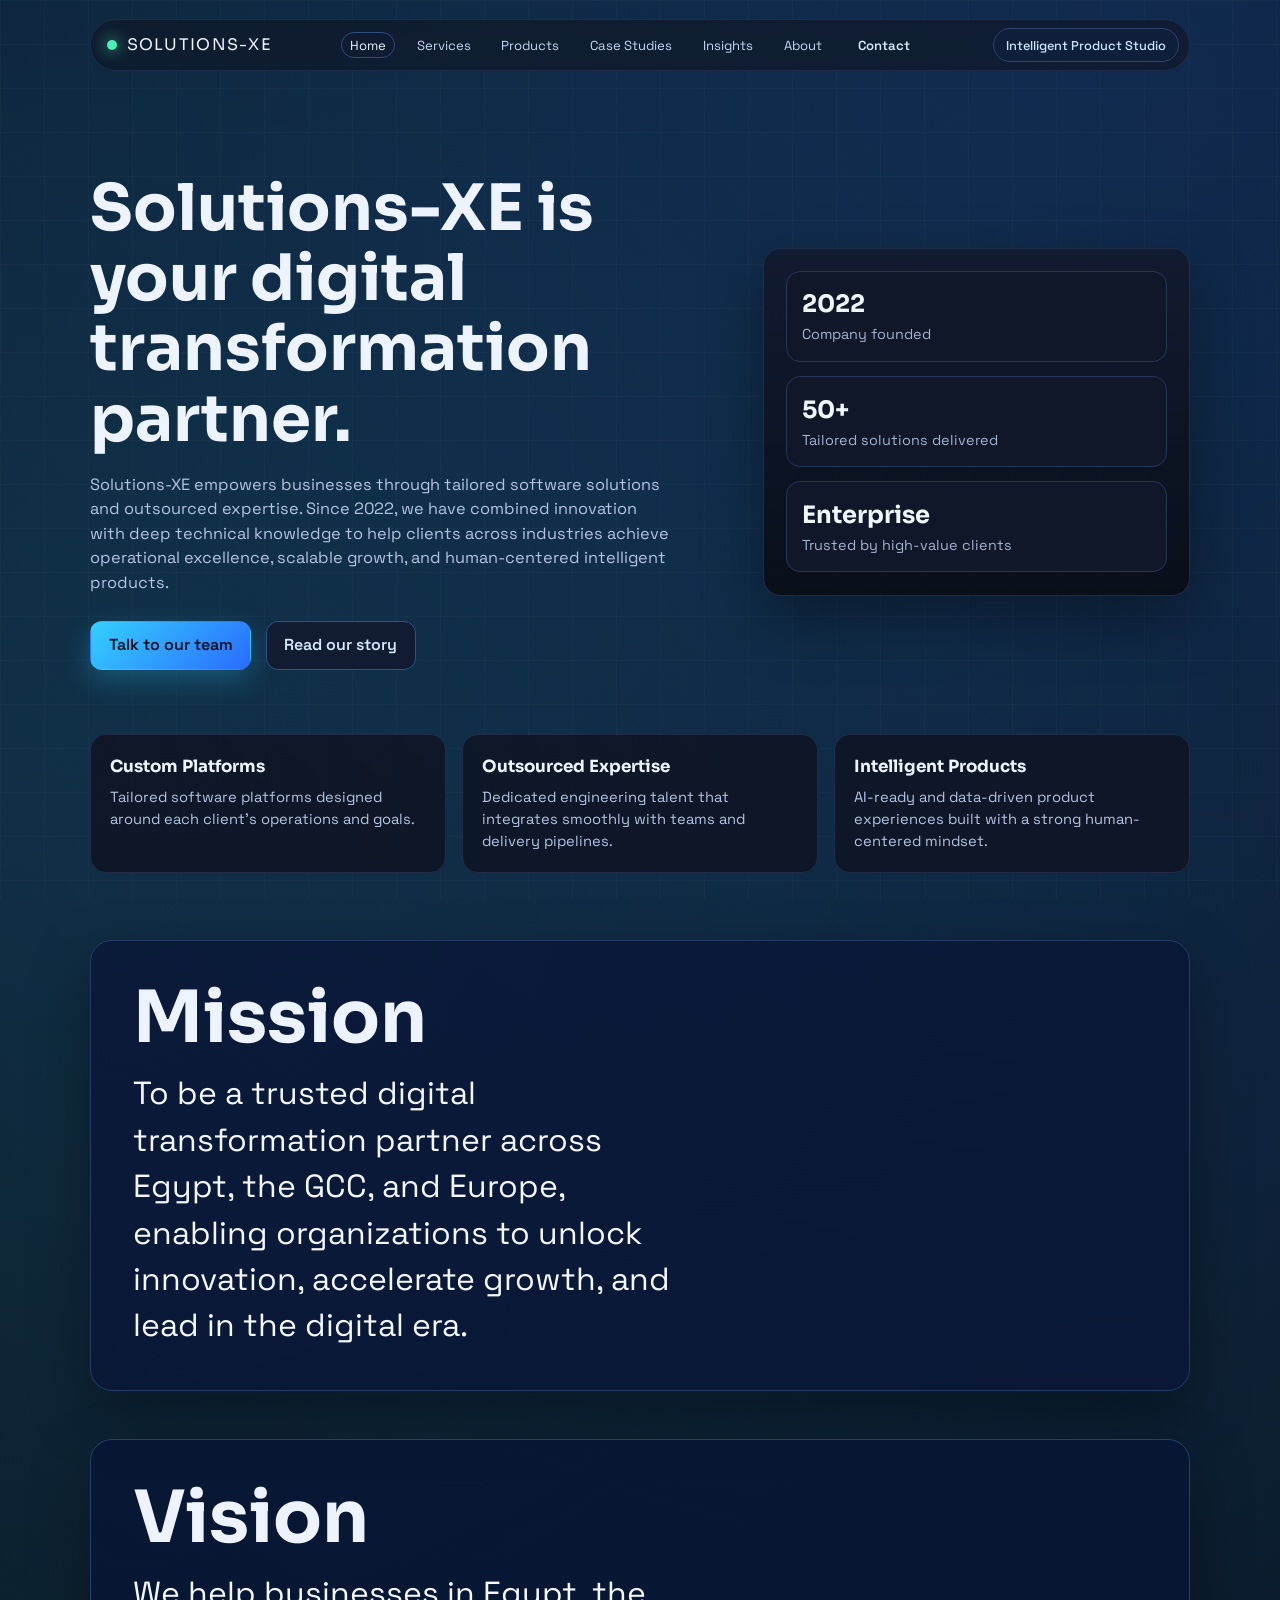
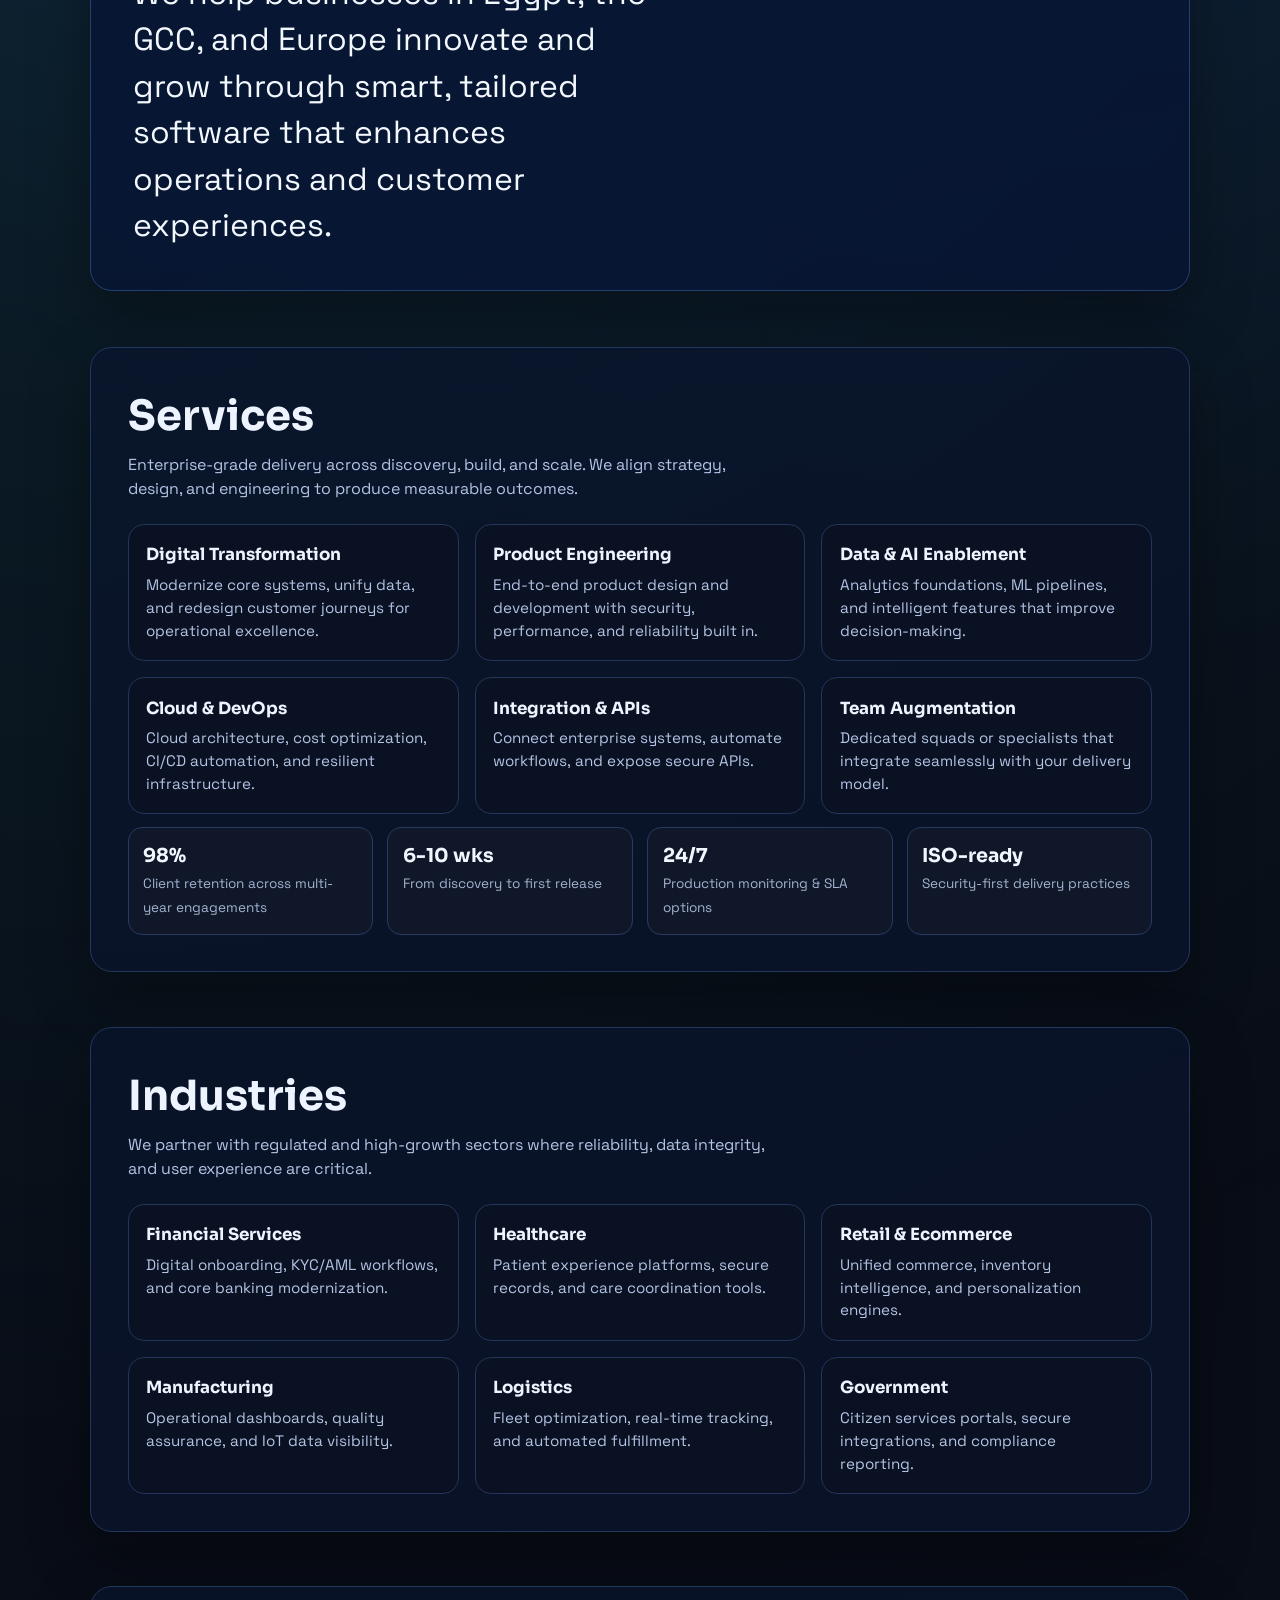
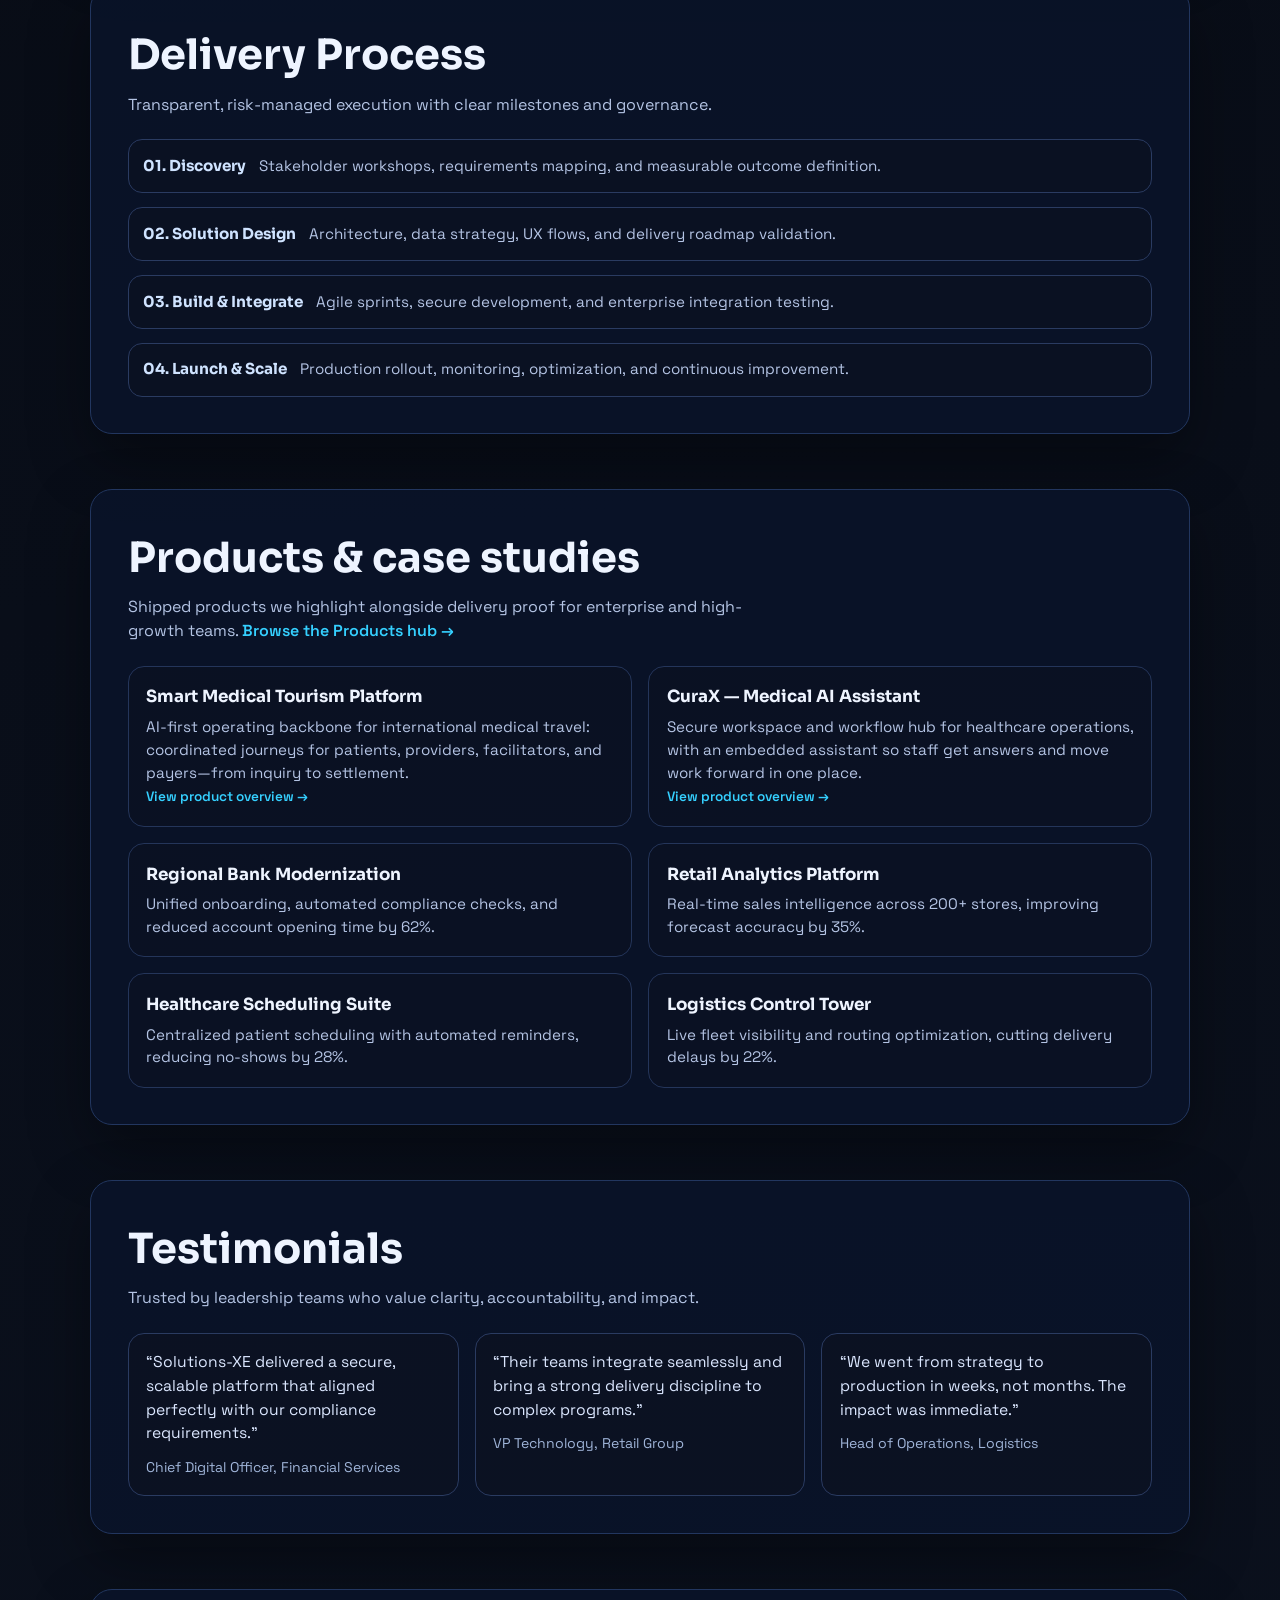
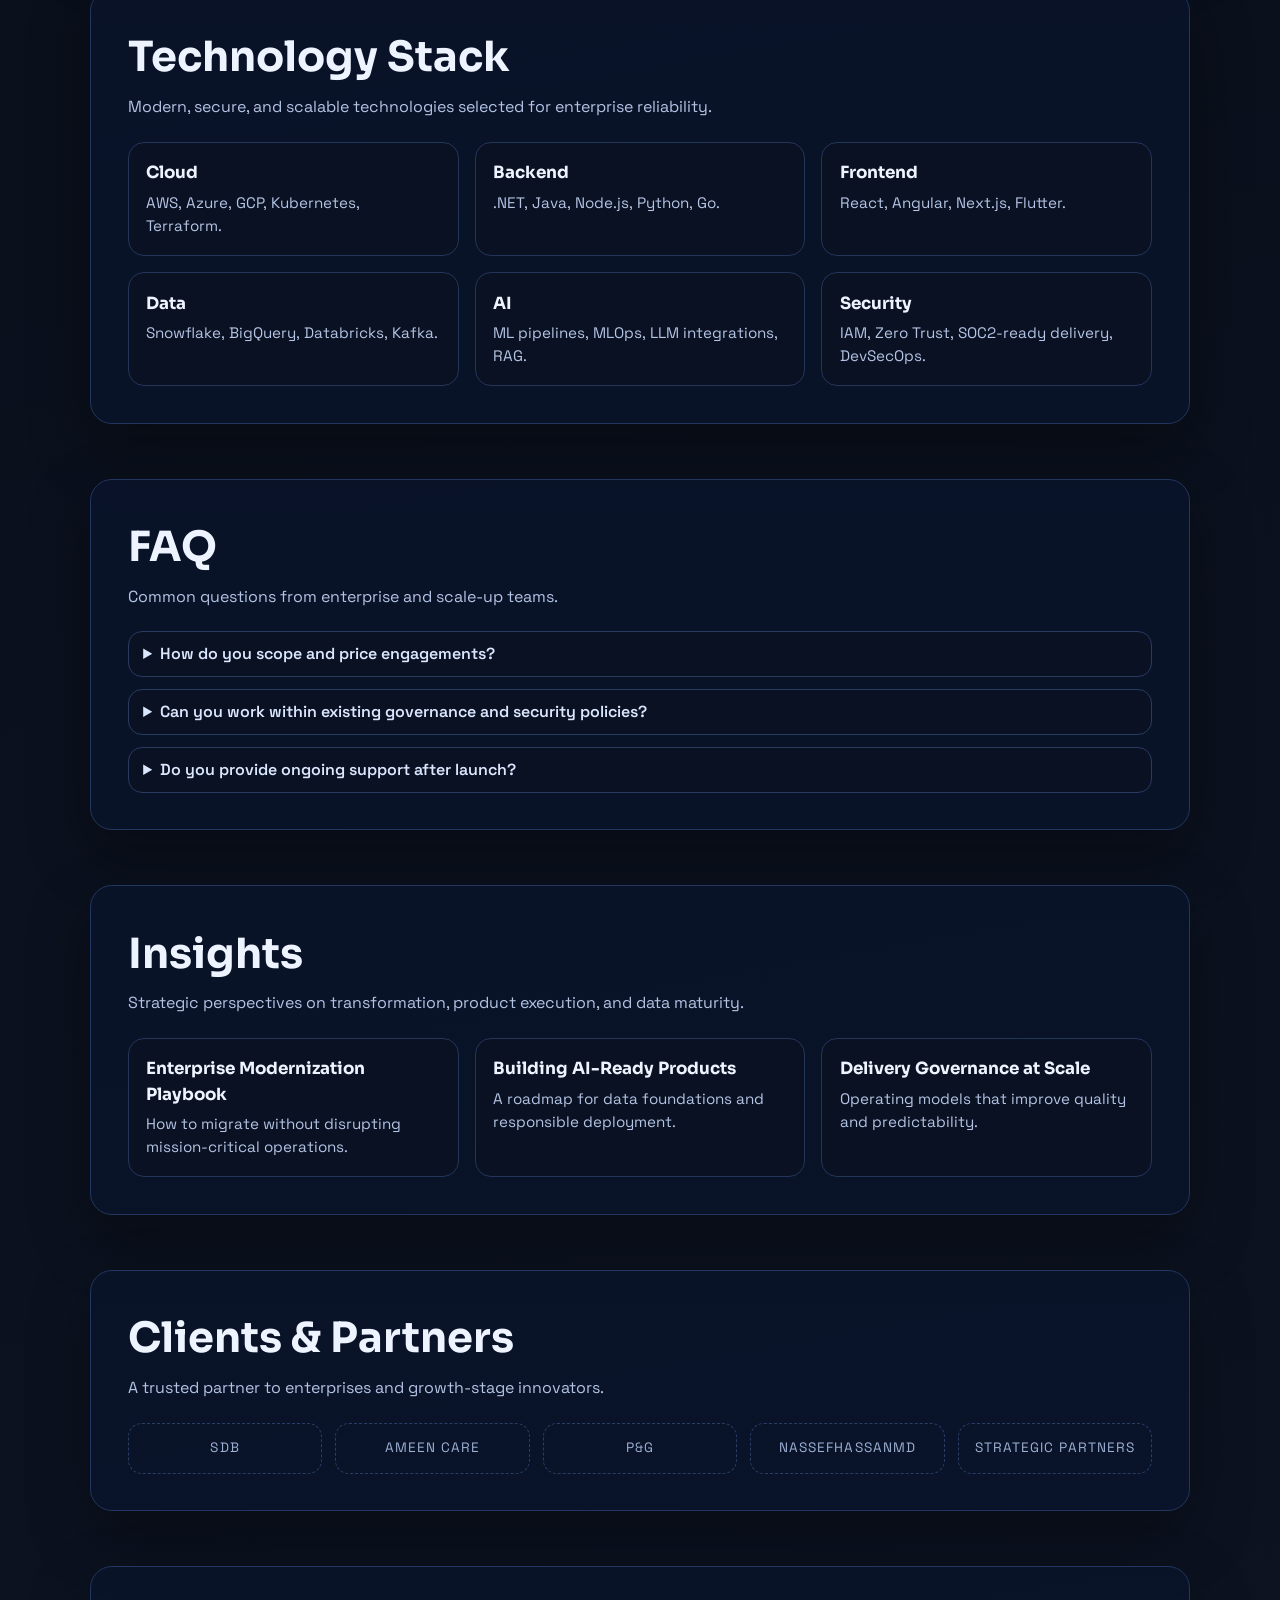
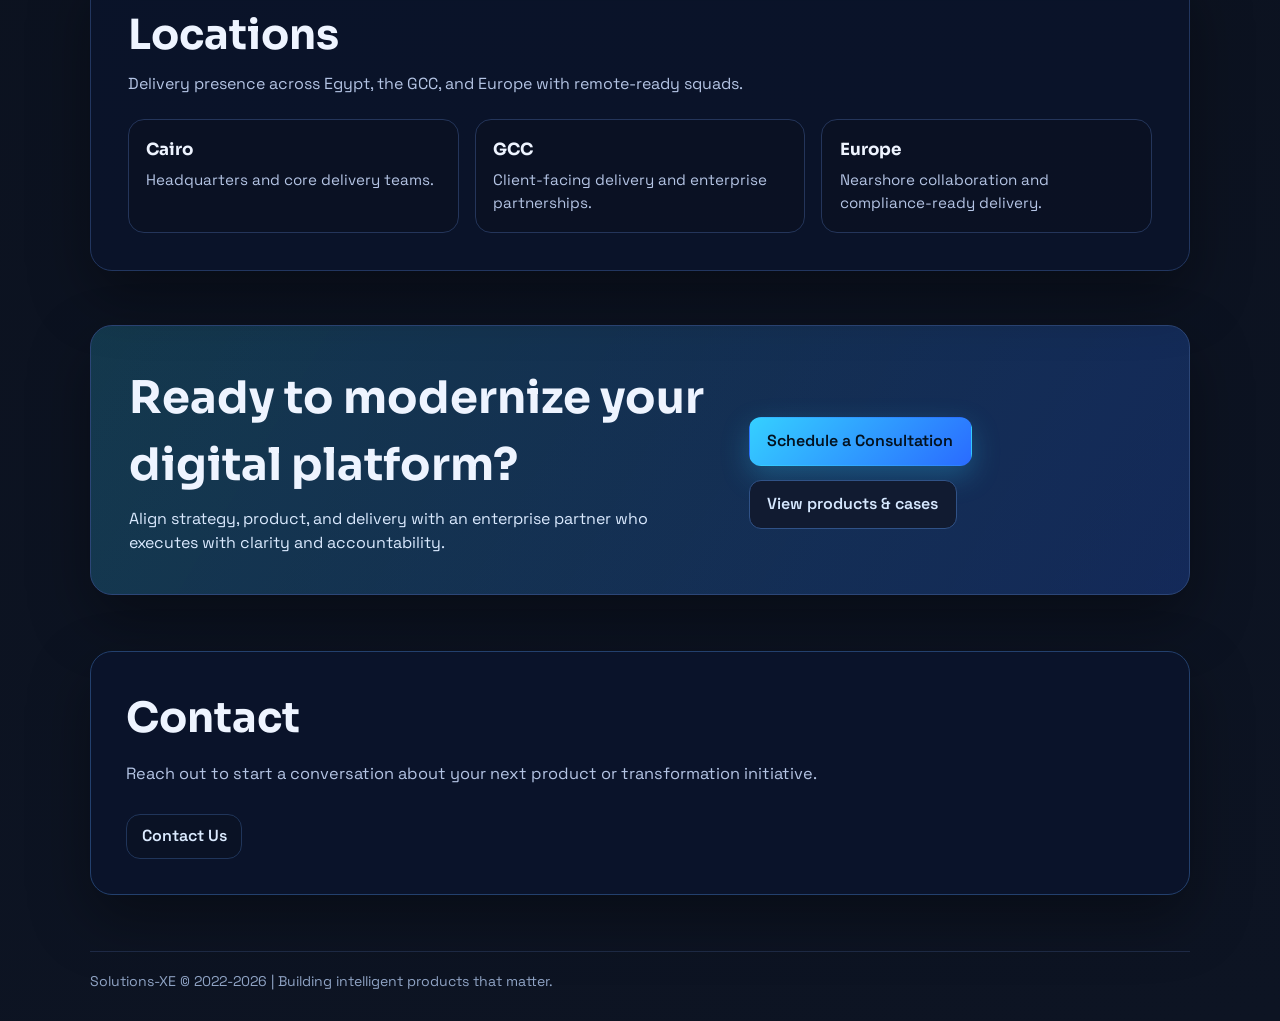
==== commit d6491cf1: "Refactor styles to shared CSS, add Products hub and product pages Extract site styles into assets/cs" ====
--- a/index.html
+++ b/index.html
@@ -7,851 +7,14 @@
   <link rel="preconnect" href="https://fonts.googleapis.com" />
   <link rel="preconnect" href="https://fonts.gstatic.com" crossorigin />
   <link href="https://fonts.googleapis.com/css2?family=Space+Grotesk:wght@400;500;700&family=Sora:wght@400;600;700&display=swap" rel="stylesheet" />
-  <style>
-    :root {
-      --bg: #06080d;
-      --surface: #0f1524;
-      --surface-soft: #121a2f;
-      --line: #1f2b47;
-      --text: #eef4ff;
-      --muted: #a9b8d6;
-      --brand: #35d0ff;
-      --brand-soft: #2a6bff;
-      --ok: #48f2b4;
-      --radius: 18px;
-      --shadow: 0 24px 60px rgba(0, 0, 0, 0.35);
-    }
-
-    * {
-      box-sizing: border-box;
-      margin: 0;
-      padding: 0;
-    }
-
-    body {
-      font-family: "Space Grotesk", sans-serif;
-      color: var(--text);
-      background:
-        radial-gradient(circle at 5% 10%, rgba(53, 208, 255, 0.16), transparent 35%),
-        radial-gradient(circle at 88% 0%, rgba(42, 107, 255, 0.22), transparent 30%),
-        linear-gradient(170deg, #05070b 0%, #090e19 50%, #0d1423 100%);
-      min-height: 100vh;
-      line-height: 1.5;
-      overflow-x: hidden;
-    }
-
-    body.menu-open {
-      overflow: hidden;
-    }
-
-    body::before {
-      content: "";
-      position: fixed;
-      inset: 0;
-      background-image: linear-gradient(rgba(255, 255, 255, 0.025) 1px, transparent 1px),
-                        linear-gradient(90deg, rgba(255, 255, 255, 0.025) 1px, transparent 1px);
-      background-size: 44px 44px;
-      pointer-events: none;
-      z-index: -1;
-    }
-
-    .wrap {
-      width: min(1100px, 92%);
-      margin: 0 auto;
-    }
-
-    header {
-      padding: 1.2rem 0;
-    }
-
-    .topbar {
-      display: grid;
-      grid-template-columns: auto 1fr auto;
-      align-items: center;
-      background: rgba(15, 21, 36, 0.6);
-      border: 1px solid var(--line);
-      border-radius: 999px;
-      padding: 0.5rem 0.6rem 0.5rem 1rem;
-      backdrop-filter: blur(8px);
-      animation: fadeDown 0.8s ease both;
-      gap: 1rem;
-    }
-
-    .brand {
-      font-family: "Sora", sans-serif;
-      font-size: 1rem;
-      letter-spacing: 0.08em;
-      text-transform: uppercase;
-      display: flex;
-      align-items: center;
-      gap: 0.6rem;
-    }
-
-    .dot {
-      width: 10px;
-      height: 10px;
-      border-radius: 50%;
-      background: var(--ok);
-      box-shadow: 0 0 16px var(--ok);
-    }
-
-    .pill {
-      border: 1px solid #2f4368;
-      background: #0f1f3a;
-      color: #cde6ff;
-      border-radius: 999px;
-      font-size: 0.8rem;
-      padding: 0.4rem 0.75rem;
-      font-weight: 500;
-      margin-left: auto;
-    }
-
-    .nav {
-      display: flex;
-      gap: 0.8rem;
-      align-items: center;
-      flex-wrap: nowrap;
-      margin-left: 0;
-      flex: 1;
-      justify-content: center;
-      white-space: nowrap;
-    }
-
-    .nav a {
-      color: #c7d6f2;
-      text-decoration: none;
-      font-size: 0.88rem;
-      padding: 0.35rem 0.55rem;
-      border-radius: 999px;
-      border: 1px solid transparent;
-      display: inline-flex;
-      align-items: center;
-      line-height: 1;
-      transition: border-color 0.2s ease, color 0.2s ease;
-    }
-
-    .nav a:hover {
-      border-color: #2f4a7c;
-      color: #e7f1ff;
-    }
-
-    .nav a.active {
-      border-color: #2f4a7c;
-      color: #e7f1ff;
-      background: rgba(17, 27, 49, 0.7);
-    }
-
-    .nav .cta {
-      border: 1px solid transparent;
-      background: transparent;
-      color: #dbeaff;
-      font-weight: 600;
-      padding: 0.45rem 0.85rem;
-    }
-
-    .nav .cta.active {
-      border-color: #2f4368;
-      background: #0f1f3a;
-    }
-
-    .menu-toggle {
-      display: none;
-      align-items: center;
-      justify-content: center;
-      width: 40px;
-      height: 40px;
-      border-radius: 999px;
-      border: 1px solid #2f4368;
-      background: #0f1f3a;
-      color: #dbeaff;
-      cursor: pointer;
-    }
-
-    .menu-toggle span {
-      display: block;
-      width: 18px;
-      height: 2px;
-      background: currentColor;
-      position: relative;
-    }
-
-    .menu-toggle span::before,
-    .menu-toggle span::after {
-      content: "";
-      position: absolute;
-      left: 0;
-      width: 18px;
-      height: 2px;
-      background: currentColor;
-    }
-
-    .menu-toggle span::before {
-      top: -6px;
-    }
-
-    .menu-toggle span::after {
-      top: 6px;
-    }
-
-    .menu-close {
-      display: none;
-      align-items: center;
-      justify-content: center;
-      width: 36px;
-      height: 36px;
-      border-radius: 999px;
-      border: 1px solid #2f4368;
-      background: #0f1f3a;
-      color: #dbeaff;
-      cursor: pointer;
-      font-size: 1.1rem;
-      line-height: 1;
-    }
-
-    .hero {
-      padding: 5.2rem 0 4rem;
-      display: grid;
-      gap: 2rem;
-      grid-template-columns: 1.2fr 0.8fr;
-      align-items: center;
-    }
-
-    h1 {
-      font-family: "Sora", sans-serif;
-      font-size: clamp(2rem, 5vw, 4rem);
-      line-height: 1.1;
-      max-width: 14ch;
-      animation: fadeUp 0.8s ease 0.1s both;
-    }
-
-    .sub {
-      color: var(--muted);
-      max-width: 58ch;
-      margin-top: 1.1rem;
-      font-size: 1.02rem;
-      animation: fadeUp 0.8s ease 0.22s both;
-    }
-
-    .actions {
-      display: flex;
-      gap: 0.9rem;
-      margin-top: 1.6rem;
-      flex-wrap: wrap;
-      animation: fadeUp 0.8s ease 0.32s both;
-    }
-
-    .btn {
-      text-decoration: none;
-      font-weight: 600;
-      border-radius: 12px;
-      padding: 0.72rem 1.1rem;
-      border: 1px solid transparent;
-      transition: transform 0.25s ease, box-shadow 0.25s ease;
-    }
-
-    .btn:hover {
-      transform: translateY(-2px);
-    }
-
-    .btn.primary {
-      background: linear-gradient(135deg, var(--brand), var(--brand-soft));
-      color: #031220;
-      box-shadow: 0 10px 28px rgba(53, 208, 255, 0.25);
-    }
-
-    .btn.ghost {
-      color: #d6e8ff;
-      border-color: #305287;
-      background: #111b31;
-    }
-
-    .card {
-      background: linear-gradient(180deg, rgba(18, 26, 47, 0.95), rgba(9, 14, 24, 0.95));
-      border: 1px solid var(--line);
-      border-radius: var(--radius);
-      padding: 1.4rem;
-      box-shadow: var(--shadow);
-      animation: fadeUp 0.8s ease 0.25s both;
-    }
-
-    .metrics {
-      display: grid;
-      gap: 0.9rem;
-    }
-
-    .metric {
-      border: 1px solid #26365a;
-      border-radius: 14px;
-      padding: 0.9rem;
-      background: #0f1729;
-    }
-
-    .metric b {
-      font-family: "Sora", sans-serif;
-      font-size: 1.5rem;
-      display: block;
-      color: #f1f7ff;
-    }
-
-    .metric span {
-      color: #a3b3d0;
-      font-size: 0.9rem;
-    }
-
-    .sections {
-      padding-bottom: 4.2rem;
-      display: grid;
-      gap: 1rem;
-      grid-template-columns: repeat(3, 1fr);
-    }
-
-    .section-title {
-      font-family: "Sora", sans-serif;
-      font-size: clamp(1.7rem, 3.8vw, 2.6rem);
-      margin-bottom: 0.4rem;
-    }
-
-    .section-sub {
-      color: var(--muted);
-      max-width: 64ch;
-      margin-bottom: 1.4rem;
-      font-size: 1rem;
-    }
-
-    .section-wrap {
-      margin: 0 0 3.4rem;
-      background: rgba(10, 20, 44, 0.75);
-      border: 1px solid #22365f;
-      border-radius: 22px;
-      padding: clamp(1.3rem, 4vw, 2.3rem);
-      box-shadow: var(--shadow);
-      animation: fadeUp 0.8s ease both;
-    }
-
-    .grid-3 {
-      display: grid;
-      grid-template-columns: repeat(3, 1fr);
-      gap: 1rem;
-    }
-
-    .grid-2 {
-      display: grid;
-      grid-template-columns: repeat(2, 1fr);
-      gap: 1rem;
-    }
-
-    .card-soft {
-      border: 1px solid #24355a;
-      border-radius: 16px;
-      padding: 1.1rem;
-      background: rgba(12, 18, 34, 0.7);
-    }
-
-    .card-soft h3 {
-      font-family: "Sora", sans-serif;
-      font-size: 1.05rem;
-      margin-bottom: 0.4rem;
-    }
-
-    .card-soft p {
-      color: var(--muted);
-      font-size: 0.95rem;
-    }
-
-    .logo-strip {
-      display: grid;
-      grid-template-columns: repeat(5, 1fr);
-      gap: 0.8rem;
-      margin-top: 0.8rem;
-    }
-
-    .logo {
-      border: 1px dashed #2a3d66;
-      border-radius: 14px;
-      padding: 0.9rem;
-      text-align: center;
-      color: #9db0d4;
-      font-size: 0.85rem;
-      text-transform: uppercase;
-      letter-spacing: 0.08em;
-    }
-
-    .stats {
-      display: grid;
-      grid-template-columns: repeat(4, 1fr);
-      gap: 0.9rem;
-      margin-top: 0.8rem;
-    }
-
-    .stat {
-      border: 1px solid #2a3b61;
-      border-radius: 14px;
-      padding: 0.9rem;
-      background: #0f1729;
-    }
-
-    .stat b {
-      font-family: "Sora", sans-serif;
-      font-size: 1.2rem;
-      display: block;
-      color: #f1f7ff;
-    }
-
-    .stat span {
-      color: #a3b3d0;
-      font-size: 0.85rem;
-    }
-
-    .process {
-      display: grid;
-      gap: 0.9rem;
-    }
-
-    .process-step {
-      display: grid;
-      grid-template-columns: auto 1fr;
-      gap: 0.8rem;
-      align-items: start;
-      padding: 0.9rem;
-      border-radius: 14px;
-      border: 1px solid #2a3b61;
-      background: rgba(12, 18, 34, 0.7);
-    }
-
-    .process-step b {
-      font-family: "Sora", sans-serif;
-      font-size: 0.95rem;
-      color: #cfe3ff;
-    }
-
-    .process-step p {
-      color: var(--muted);
-      font-size: 0.95rem;
-    }
-
-    .testimonial {
-      border: 1px solid #2a3b61;
-      border-radius: 16px;
-      padding: 1.1rem;
-      background: rgba(12, 18, 34, 0.75);
-    }
-
-    .testimonial p {
-      color: #dbe7ff;
-      font-size: 0.98rem;
-    }
-
-    .testimonial span {
-      display: block;
-      margin-top: 0.7rem;
-      color: #9fb4d8;
-      font-size: 0.88rem;
-    }
-
-    .faq {
-      display: grid;
-      gap: 0.8rem;
-    }
-
-    .faq details {
-      border: 1px solid #2a3b61;
-      border-radius: 14px;
-      padding: 0.6rem 0.9rem;
-      background: rgba(12, 18, 34, 0.7);
-    }
-
-    .faq summary {
-      cursor: pointer;
-      font-weight: 600;
-      color: #dbe7ff;
-    }
-
-    .faq p {
-      color: var(--muted);
-      margin-top: 0.6rem;
-      font-size: 0.95rem;
-    }
-
-    .cta-section {
-      display: grid;
-      gap: 1rem;
-      align-items: center;
-      grid-template-columns: 1.2fr 0.8fr;
-      background: linear-gradient(120deg, rgba(53, 208, 255, 0.2), rgba(42, 107, 255, 0.25));
-      border: 1px solid #2c4677;
-      border-radius: 22px;
-      padding: clamp(1.3rem, 4vw, 2.4rem);
-      box-shadow: var(--shadow);
-      margin: 0 0 3.5rem;
-    }
-
-    .cta-section h2 {
-      font-family: "Sora", sans-serif;
-      font-size: clamp(1.8rem, 4vw, 2.8rem);
-      margin-bottom: 0.5rem;
-    }
-
-    .cta-section p {
-      color: #dbeaff;
-      max-width: 52ch;
-    }
-
-    .mission {
-      margin: 0 0 3rem;
-      background: rgba(10, 23, 56, 0.82);
-      border: 1px solid #263b66;
-      border-radius: 22px;
-      padding: clamp(1.3rem, 4vw, 2.6rem);
-      box-shadow: var(--shadow);
-      animation: fadeUp 0.8s ease 0.18s both;
-    }
-
-    .mission h2 {
-      font-family: "Sora", sans-serif;
-      font-size: clamp(2rem, 7vw, 4.5rem);
-      line-height: 1;
-      margin-bottom: 1rem;
-    }
-
-    .mission p {
-      font-size: clamp(1.35rem, 4.3vw, 2rem);
-      line-height: 1.45;
-      color: #f3f8ff;
-      max-width: 26ch;
-    }
-
-    .vision {
-      margin: 0 0 3.5rem;
-      background: rgba(8, 21, 52, 0.86);
-      border: 1px solid #244071;
-      border-radius: 22px;
-      padding: clamp(1.3rem, 4vw, 2.6rem);
-      box-shadow: var(--shadow);
-      animation: fadeUp 0.8s ease 0.28s both;
-    }
-
-    .vision h2 {
-      font-family: "Sora", sans-serif;
-      font-size: clamp(2rem, 7vw, 4.5rem);
-      line-height: 1;
-      margin-bottom: 1rem;
-    }
-
-    .vision p {
-      font-size: clamp(1.35rem, 4.3vw, 2rem);
-      line-height: 1.45;
-      color: #f3f8ff;
-      max-width: 26ch;
-    }
-
-    .contact {
-      margin: 0 0 3.5rem;
-      background: rgba(11, 20, 44, 0.88);
-      border: 1px solid #23406d;
-      border-radius: 22px;
-      padding: clamp(1.3rem, 4vw, 2.2rem);
-      box-shadow: var(--shadow);
-      animation: fadeUp 0.8s ease 0.34s both;
-    }
-
-    .contact h2 {
-      font-family: "Sora", sans-serif;
-      font-size: clamp(1.6rem, 4vw, 2.6rem);
-      margin-bottom: 0.8rem;
-    }
-
-    .contact p {
-      color: var(--muted);
-      font-size: 1.02rem;
-    }
-
-    .contact-form {
-      margin-top: 1.4rem;
-      border: 1px solid #1f2d4a;
-      border-radius: 16px;
-      background: linear-gradient(180deg, rgba(16, 27, 51, 0.95), rgba(9, 14, 24, 0.95));
-      box-shadow: 0 18px 40px rgba(2, 6, 20, 0.45);
-      padding: 1.2rem;
-    }
-
-    .contact-toggle {
-      margin-top: 1.1rem;
-      border: 1px solid #20355a;
-      border-radius: 14px;
-      background: rgba(11, 19, 36, 0.7);
-      padding: 0.6rem 0.9rem;
-      cursor: pointer;
-      color: #dbeaff;
-      font-weight: 600;
-      display: inline-flex;
-      align-items: center;
-      gap: 0.5rem;
-      user-select: none;
-    }
-
-    .contact-toggle:hover {
-      border-color: #3b5b93;
-    }
-
-    .contact-toggle::marker {
-      content: "";
-    }
-
-    .contact-details-panel {
-      margin-top: 0.6rem;
-    }
-
-    .contact-form form {
-      display: grid;
-      gap: 0.9rem;
-    }
-
-    .form-row {
-      display: grid;
-      gap: 0.8rem;
-      grid-template-columns: repeat(2, minmax(0, 1fr));
-    }
-
-    .contact-form label {
-      display: grid;
-      gap: 0.35rem;
-      font-size: 0.9rem;
-      color: #cfe0ff;
-    }
-
-    .contact-form input,
-    .contact-form textarea,
-    .contact-form select {
-      width: 100%;
-      border-radius: 12px;
-      border: 1px solid #2a3f69;
-      background: #0c162c;
-      color: #e7f1ff;
-      padding: 0.65rem 0.75rem;
-      font-size: 0.95rem;
-      font-family: "Space Grotesk", sans-serif;
-    }
-
-    .contact-form textarea {
-      min-height: 140px;
-      resize: vertical;
-    }
-
-    .contact-form input:focus,
-    .contact-form textarea:focus,
-    .contact-form select:focus {
-      outline: none;
-      border-color: #4dd4ff;
-      box-shadow: 0 0 0 3px rgba(77, 212, 255, 0.15);
-    }
-
-    .form-actions {
-      display: flex;
-      gap: 0.8rem;
-      flex-wrap: wrap;
-      align-items: center;
-    }
-
-    .btn.is-loading {
-      pointer-events: none;
-      opacity: 0.8;
-      position: relative;
-    }
-
-    .btn.is-loading::after {
-      content: "";
-      width: 14px;
-      height: 14px;
-      border: 2px solid rgba(3, 18, 32, 0.35);
-      border-top-color: #031220;
-      border-radius: 50%;
-      display: inline-block;
-      margin-left: 0.6rem;
-      animation: spin 0.7s linear infinite;
-    }
-
-    .form-note {
-      color: #9fb4d8;
-      font-size: 0.85rem;
-    }
-
-    .toast {
-      position: fixed;
-      right: 24px;
-      bottom: 24px;
-      background: rgba(12, 22, 44, 0.95);
-      border: 1px solid #2a3f69;
-      color: #e7f1ff;
-      padding: 0.85rem 1.1rem;
-      border-radius: 14px;
-      box-shadow: 0 18px 40px rgba(2, 6, 20, 0.45);
-      opacity: 0;
-      transform: translateY(10px);
-      pointer-events: none;
-      transition: opacity 0.2s ease, transform 0.2s ease;
-      z-index: 50;
-    }
-
-    .toast.show {
-      opacity: 1;
-      transform: translateY(0);
-    }
-
-    .toast b {
-      color: #48f2b4;
-    }
-
-    .tile {
-      background: rgba(15, 21, 36, 0.88);
-      border: 1px solid var(--line);
-      border-radius: 16px;
-      padding: 1.2rem;
-      animation: fadeUp 0.8s ease both;
-    }
-
-    .tile:nth-child(1) { animation-delay: 0.2s; }
-    .tile:nth-child(2) { animation-delay: 0.32s; }
-    .tile:nth-child(3) { animation-delay: 0.44s; }
-
-    .tile h3 {
-      font-family: "Sora", sans-serif;
-      font-size: 1.05rem;
-      margin-bottom: 0.45rem;
-    }
-
-    .tile p {
-      color: var(--muted);
-      font-size: 0.92rem;
-    }
-
-    footer {
-      border-top: 1px solid var(--line);
-      color: #90a4c5;
-      padding: 1.2rem 0 1.8rem;
-      font-size: 0.88rem;
-    }
-
-    @keyframes fadeUp {
-      from { opacity: 0; transform: translateY(16px); }
-      to { opacity: 1; transform: translateY(0); }
-    }
-
-    @keyframes fadeDown {
-      from { opacity: 0; transform: translateY(-12px); }
-      to { opacity: 1; transform: translateY(0); }
-    }
-
-    @keyframes spin {
-      from { transform: rotate(0deg); }
-      to { transform: rotate(360deg); }
-    }
-
-    @media (max-width: 900px) {
-      .hero {
-        grid-template-columns: 1fr;
-        padding-top: 3.8rem;
-      }
-
-      .nav {
-        width: 100%;
-        justify-content: flex-start;
-        margin-left: 0;
-      }
-
-      .sections {
-        grid-template-columns: 1fr;
-      }
-
-      .grid-3,
-      .grid-2,
-      .logo-strip,
-      .stats,
-      .cta-section {
-        grid-template-columns: 1fr;
-      }
-
-      .form-row {
-        grid-template-columns: 1fr;
-      }
-    }
-
-  
-        @media (max-width: 640px) {
-      .menu-toggle {
-        display: inline-flex;
-      }
-
-      .nav {
-        position: fixed;
-        top: 0;
-        right: 0;
-        height: 100vh;
-        width: min(80vw, 320px);
-        background: rgba(12, 22, 44, 0.98);
-        border-left: 1px solid #22365f;
-        padding: 1rem 1rem 1.2rem;
-        display: flex;
-        flex-direction: column;
-        gap: 0.6rem;
-        transform: translateX(110%);
-        opacity: 0;
-        pointer-events: none;
-        transition: transform 0.25s ease, opacity 0.25s ease;
-        z-index: 60;
-      }
-
-      .nav.is-open {
-        transform: translateX(0);
-        opacity: 1;
-        pointer-events: auto;
-      }
-
-      .menu-close {
-        display: inline-flex;
-        align-self: flex-end;
-      }
-
-      .topbar {
-        grid-template-columns: auto auto;
-        row-gap: 0.6rem;
-        padding: 0.6rem;
-        border-radius: 24px;
-      }
-
-      .brand {
-        font-size: 0.9rem;
-      }
-
-      .nav a {
-        padding: 0.55rem 0.75rem;
-        font-size: 0.9rem;
-        justify-content: flex-start;
-        text-align: left;
-      }
-
-      .pill {
-        font-size: 0.72rem;
-        padding: 0.3rem 0.6rem;
-      }
-    }
-
-@media (max-width: 520px) {
-      .topbar {
-        grid-template-columns: 1fr;
-        justify-items: center;
-        text-align: center;
-      }
-
-      .brand {
-        justify-content: center;
-      }
-
-      .pill {
-        margin-left: 0;
-        justify-self: center;
-      }
-    }
-  </style>
+  <link rel="stylesheet" href="assets/css/site.css?v=3" />
+  <link rel="icon" href="assets/favicon.svg" type="image/svg+xml" />
+  <meta name="theme-color" content="#1f2b47" />
+  <meta name="description" content="Solutions-XE — intelligent software products, enterprise delivery, and AI-ready platforms for healthcare, retail, and more." />
+  <meta property="og:type" content="website" />
+  <meta property="og:title" content="Solutions-XE | Intelligent Software Products" />
+  <meta property="og:description" content="Solutions-XE — intelligent software products, enterprise delivery, and AI-ready platforms for healthcare, retail, and more." />
+  <meta property="og:url" content="https://solutionsxe.org/index.html" />
 </head>
 <body>
   <header class="wrap">
@@ -864,6 +27,7 @@
         <button class="menu-close" type="button" aria-label="close menu">×</button>
         <a class="active" href="index.html">Home</a>
         <a href="services.html">Services</a>
+        <a href="products.html">Products</a>
         <a href="case-studies.html">Case Studies</a>
         <a href="insights.html">Insights</a>
         <a href="about.html">About</a>
@@ -874,15 +38,15 @@
   </header>
 
   <main class="wrap">
-    <section class="hero">
+    <section class="hero hero--split">
       <div>
         <h1>Solutions-XE is your digital transformation partner.</h1>
         <p class="sub">
           Solutions-XE empowers businesses through tailored software solutions and outsourced expertise. Since 2022, we have combined innovation with deep technical knowledge to help clients across industries achieve operational excellence, scalable growth, and human-centered intelligent products.
         </p>
         <div class="actions">
-          <a class="btn primary" href="#">Talk to Our Team</a>
-          <a class="btn ghost" href="#">Read Our Story</a>
+          <a class="btn primary" href="contact.html">Talk to our team</a>
+          <a class="btn ghost" href="about.html">Read our story</a>
         </div>
       </div>
 
@@ -1006,10 +170,20 @@
       </div>
     </section>
 
-    <section class="section-wrap" aria-label="case studies">
-      <h2 class="section-title">Case Studies</h2>
-      <p class="section-sub">Proof of outcomes delivered for enterprise and high-growth organizations.</p>
+    <section class="section-wrap" aria-label="products and case studies">
+      <h2 class="section-title">Products &amp; case studies</h2>
+      <p class="section-sub">Shipped products we highlight alongside delivery proof for enterprise and high-growth teams. <a class="hub-link" href="products.html">Browse the Products hub →</a></p>
       <div class="grid-2">
+        <a class="card-soft" href="medical-tourism-platform.html">
+          <h3>Smart Medical Tourism Platform</h3>
+          <p>AI-first operating backbone for international medical travel: coordinated journeys for patients, providers, facilitators, and payers—from inquiry to settlement.</p>
+          <span class="link-hint">View product overview →</span>
+        </a>
+        <a class="card-soft" href="curax.html">
+          <h3>CuraX — Medical AI Assistant</h3>
+          <p>Secure workspace and workflow hub for healthcare operations, with an embedded assistant so staff get answers and move work forward in one place.</p>
+          <span class="link-hint">View product overview →</span>
+        </a>
         <div class="card-soft">
           <h3>Regional Bank Modernization</h3>
           <p>Unified onboarding, automated compliance checks, and reduced account opening time by 62%.</p>
@@ -1034,15 +208,15 @@
       <p class="section-sub">Trusted by leadership teams who value clarity, accountability, and impact.</p>
       <div class="grid-3">
         <div class="testimonial">
-          <p>�Solutions-XE delivered a secure, scalable platform that aligned perfectly with our compliance requirements.�</p>
+          <p>“Solutions-XE delivered a secure, scalable platform that aligned perfectly with our compliance requirements.”</p>
           <span>Chief Digital Officer, Financial Services</span>
         </div>
         <div class="testimonial">
-          <p>�Their teams integrate seamlessly and bring a strong delivery discipline to complex programs.�</p>
+          <p>“Their teams integrate seamlessly and bring a strong delivery discipline to complex programs.”</p>
           <span>VP Technology, Retail Group</span>
         </div>
         <div class="testimonial">
-          <p>�We went from strategy to production in weeks, not months. The impact was immediate.�</p>
+          <p>“We went from strategy to production in weeks, not months. The impact was immediate.”</p>
           <span>Head of Operations, Logistics</span>
         </div>
       </div>
@@ -1119,7 +293,7 @@
       </div>
       <div class="actions">
         <a class="btn primary" href="contact.html">Schedule a Consultation</a>
-        <a class="btn ghost" href="case-studies.html">View Case Studies</a>
+        <a class="btn ghost" href="products.html">View products &amp; cases</a>
       </div>
     </section>
 
@@ -1170,7 +344,7 @@
             </label>
             <div class="form-actions">
               <button class="btn primary" type="submit" data-submit>Send Inquiry</button>
-              <span class="form-note" data-note>We typically respond within 1�2 business days.</span>
+              <span class="form-note" data-note>We typically respond within 1–2 business days.</span>
             </div>
           </form>
           <iframe name="hidden_iframe" style="display:none;"></iframe>
@@ -1179,7 +353,7 @@
     </section>
   </main>
 
-  <footer class="wrap">Solutions-XE � 2022-2026 | Building intelligent products that matter.</footer>
+  <footer class="wrap">Solutions-XE © 2022-2026 | Building intelligent products that matter.</footer>
   <div class="toast" id="formToast" role="status" aria-live="polite">
     <b>Received.</b> We will contact you within 1-2 business days.
   </div>
@@ -1205,7 +379,7 @@
             submitBtn.disabled = false;
             submitBtn.classList.remove("is-loading");
             submitBtn.textContent = originalText;
-            if (note) note.textContent = "Submitted. We will respond within 1�2 business days.";
+            if (note) note.textContent = "Submitted. We will respond within 1–2 business days.";
             if (toast) {
               toast.classList.add("show");
               setTimeout(() => toast.classList.remove("show"), 3000);
--- a/assets/css/site.css
+++ b/assets/css/site.css
@@ -0,0 +1,942 @@
+:root {
+      --bg: #06080d;
+      --surface: #0f1524;
+      --surface-soft: #121a2f;
+      --line: #1f2b47;
+      --text: #eef4ff;
+      --muted: #b4c4e4;
+      --brand: #35d0ff;
+      --brand-soft: #2a6bff;
+      --ok: #48f2b4;
+      --radius: 18px;
+      --shadow: 0 24px 60px rgba(0, 0, 0, 0.35);
+      --focus-ring: 0 0 0 3px rgba(53, 208, 255, 0.35);
+    }
+
+    * {
+      box-sizing: border-box;
+      margin: 0;
+      padding: 0;
+    }
+
+    html {
+      color-scheme: dark;
+    }
+
+    body {
+      font-family: "Space Grotesk", sans-serif;
+      color: var(--text);
+      background:
+        radial-gradient(circle at 5% 10%, rgba(53, 208, 255, 0.16), transparent 35%),
+        radial-gradient(circle at 88% 0%, rgba(42, 107, 255, 0.22), transparent 30%),
+        linear-gradient(170deg, #05070b 0%, #090e19 50%, #0d1423 100%);
+      min-height: 100vh;
+      line-height: 1.5;
+      overflow-x: hidden;
+    }
+
+    body.menu-open {
+      overflow: hidden;
+    }
+
+    body::before {
+      content: "";
+      position: fixed;
+      inset: 0;
+      background-image: linear-gradient(rgba(255, 255, 255, 0.025) 1px, transparent 1px),
+                        linear-gradient(90deg, rgba(255, 255, 255, 0.025) 1px, transparent 1px);
+      background-size: 44px 44px;
+      pointer-events: none;
+      z-index: -1;
+    }
+
+    .wrap {
+      width: min(1100px, 92%);
+      margin: 0 auto;
+    }
+
+    header {
+      padding: 1.2rem 0;
+    }
+
+    .topbar {
+      display: grid;
+      grid-template-columns: auto 1fr auto;
+      align-items: center;
+      background: rgba(15, 21, 36, 0.6);
+      border: 1px solid var(--line);
+      border-radius: 999px;
+      padding: 0.5rem 0.6rem 0.5rem 1rem;
+      backdrop-filter: blur(8px);
+      animation: fadeDown 0.8s ease both;
+      gap: 1rem;
+    }
+
+    .brand {
+      font-family: "Sora", sans-serif;
+      font-size: 1rem;
+      letter-spacing: 0.08em;
+      text-transform: uppercase;
+      display: flex;
+      align-items: center;
+      gap: 0.6rem;
+    }
+
+    .dot {
+      width: 10px;
+      height: 10px;
+      border-radius: 50%;
+      background: var(--ok);
+      box-shadow: 0 0 16px var(--ok);
+    }
+
+    .pill {
+      border: 1px solid #2f4368;
+      background: #0f1f3a;
+      color: #cde6ff;
+      border-radius: 999px;
+      font-size: 0.8rem;
+      padding: 0.4rem 0.75rem;
+      font-weight: 500;
+      margin-left: auto;
+    }
+
+    .nav {
+      display: flex;
+      gap: 0.8rem;
+      align-items: center;
+      flex-wrap: nowrap;
+      margin-left: 0;
+      flex: 1;
+      justify-content: center;
+      white-space: nowrap;
+    }
+
+    .nav a {
+      color: #c7d6f2;
+      text-decoration: none;
+      font-size: 0.82rem;
+      padding: 0.35rem 0.5rem;
+      border-radius: 999px;
+      border: 1px solid transparent;
+      display: inline-flex;
+      align-items: center;
+      line-height: 1;
+      transition: border-color 0.2s ease, color 0.2s ease, box-shadow 0.15s ease;
+    }
+
+    .nav a:focus-visible {
+      outline: none;
+      box-shadow: var(--focus-ring);
+      border-color: #3d6aad;
+    }
+
+    .nav a:hover {
+      border-color: #2f4a7c;
+      color: #e7f1ff;
+    }
+
+    .nav a.active {
+      border-color: #2f4a7c;
+      color: #e7f1ff;
+      background: rgba(17, 27, 49, 0.7);
+    }
+
+    .nav .cta {
+      border: 1px solid transparent;
+      background: transparent;
+      color: #dbeaff;
+      font-weight: 600;
+      padding: 0.45rem 0.85rem;
+    }
+
+    .nav .cta.active {
+      border-color: #2f4368;
+      background: #0f1f3a;
+    }
+
+    .menu-toggle {
+      display: none;
+      align-items: center;
+      justify-content: center;
+      width: 40px;
+      height: 40px;
+      border-radius: 999px;
+      border: 1px solid #2f4368;
+      background: #0f1f3a;
+      color: #dbeaff;
+      cursor: pointer;
+    }
+
+    .menu-toggle span {
+      display: block;
+      width: 18px;
+      height: 2px;
+      background: currentColor;
+      position: relative;
+    }
+
+    .menu-toggle span::before,
+    .menu-toggle span::after {
+      content: "";
+      position: absolute;
+      left: 0;
+      width: 18px;
+      height: 2px;
+      background: currentColor;
+    }
+
+    .menu-toggle span::before {
+      top: -6px;
+    }
+
+    .menu-toggle span::after {
+      top: 6px;
+    }
+
+    .menu-close {
+      display: none;
+      align-items: center;
+      justify-content: center;
+      width: 36px;
+      height: 36px;
+      border-radius: 999px;
+      border: 1px solid #2f4368;
+      background: #0f1f3a;
+      color: #dbeaff;
+      cursor: pointer;
+      font-size: 1.1rem;
+      line-height: 1;
+    }
+
+    .menu-toggle:focus-visible,
+    .menu-close:focus-visible {
+      outline: none;
+      box-shadow: var(--focus-ring);
+    }
+
+    .hero {
+      padding: 4.6rem 0 3.4rem;
+      display: grid;
+      gap: 1.6rem;
+    }
+
+    .hero.hero--split {
+      padding: 5.2rem 0 4rem;
+      gap: 2rem;
+      grid-template-columns: 1.2fr 0.8fr;
+      align-items: center;
+    }
+
+    .hero.hero--page h1 {
+      max-width: none;
+    }
+
+    h1 {
+      font-family: "Sora", sans-serif;
+      font-size: clamp(2rem, 5vw, 4rem);
+      line-height: 1.1;
+      max-width: 14ch;
+      animation: fadeUp 0.8s ease 0.1s both;
+    }
+
+    .sub {
+      color: var(--muted);
+      max-width: 58ch;
+      margin-top: 1.1rem;
+      font-size: 1.02rem;
+      animation: fadeUp 0.8s ease 0.22s both;
+    }
+
+    .actions {
+      display: flex;
+      gap: 0.9rem;
+      margin-top: 1.6rem;
+      flex-wrap: wrap;
+      animation: fadeUp 0.8s ease 0.32s both;
+    }
+
+    .btn {
+      text-decoration: none;
+      font-weight: 600;
+      border-radius: 12px;
+      padding: 0.72rem 1.1rem;
+      border: 1px solid transparent;
+      transition: transform 0.25s ease, box-shadow 0.25s ease;
+    }
+
+    button.btn {
+      font-family: inherit;
+      cursor: pointer;
+    }
+
+    .btn:focus-visible {
+      outline: none;
+      box-shadow: var(--focus-ring);
+    }
+
+    .btn:hover {
+      transform: translateY(-2px);
+    }
+
+    .btn.primary {
+      background: linear-gradient(135deg, var(--brand), var(--brand-soft));
+      color: #031220;
+      box-shadow: 0 10px 28px rgba(53, 208, 255, 0.25);
+    }
+
+    .btn.ghost {
+      color: #d6e8ff;
+      border-color: #305287;
+      background: #111b31;
+    }
+
+    .card {
+      background: linear-gradient(180deg, rgba(18, 26, 47, 0.95), rgba(9, 14, 24, 0.95));
+      border: 1px solid var(--line);
+      border-radius: var(--radius);
+      padding: 1.4rem;
+      box-shadow: var(--shadow);
+      animation: fadeUp 0.8s ease 0.25s both;
+    }
+
+    .metrics {
+      display: grid;
+      gap: 0.9rem;
+    }
+
+    .metric {
+      border: 1px solid #26365a;
+      border-radius: 14px;
+      padding: 0.9rem;
+      background: #0f1729;
+    }
+
+    .metric b {
+      font-family: "Sora", sans-serif;
+      font-size: 1.5rem;
+      display: block;
+      color: #f1f7ff;
+    }
+
+    .metric span {
+      color: #a3b3d0;
+      font-size: 0.9rem;
+    }
+
+    .sections {
+      padding-bottom: 4.2rem;
+      display: grid;
+      gap: 1rem;
+      grid-template-columns: repeat(3, 1fr);
+    }
+
+    .section-title {
+      font-family: "Sora", sans-serif;
+      font-size: clamp(1.7rem, 3.8vw, 2.6rem);
+      margin-bottom: 0.4rem;
+    }
+
+    .section-sub {
+      color: var(--muted);
+      max-width: 64ch;
+      margin-bottom: 1.4rem;
+      font-size: 1rem;
+    }
+
+    .section-sub .hub-link {
+      color: var(--brand);
+      font-weight: 600;
+      text-decoration: none;
+    }
+
+    .section-sub .hub-link:hover {
+      text-decoration: underline;
+    }
+
+    .section-sub .hub-link:focus-visible {
+      outline: none;
+      border-radius: 4px;
+      box-shadow: var(--focus-ring);
+    }
+
+    .section-wrap {
+      margin: 0 0 3.4rem;
+      background: rgba(10, 20, 44, 0.75);
+      border: 1px solid #22365f;
+      border-radius: 22px;
+      padding: clamp(1.3rem, 4vw, 2.3rem);
+      box-shadow: var(--shadow);
+      animation: fadeUp 0.8s ease both;
+    }
+
+    .grid-3 {
+      display: grid;
+      grid-template-columns: repeat(3, 1fr);
+      gap: 1rem;
+    }
+
+    .grid-2 {
+      display: grid;
+      grid-template-columns: repeat(2, 1fr);
+      gap: 1rem;
+    }
+
+    .card-soft {
+      border: 1px solid #24355a;
+      border-radius: 16px;
+      padding: 1.1rem;
+      background: rgba(12, 18, 34, 0.7);
+    }
+
+    a.card-soft {
+      text-decoration: none;
+      color: inherit;
+      display: block;
+      transition: border-color 0.2s ease, box-shadow 0.2s ease;
+    }
+
+    a.card-soft:hover {
+      border-color: #3558a0;
+      box-shadow: 0 8px 28px rgba(53, 208, 255, 0.12);
+    }
+
+    a.card-soft:focus-visible {
+      outline: none;
+      border-color: var(--brand);
+      box-shadow: var(--focus-ring), 0 8px 28px rgba(53, 208, 255, 0.12);
+    }
+
+    .card-soft .link-hint {
+      margin-top: 0.75rem;
+      font-size: 0.85rem;
+      font-weight: 600;
+      color: var(--brand);
+    }
+
+    .card-soft h3 {
+      font-family: "Sora", sans-serif;
+      font-size: 1.05rem;
+      margin-bottom: 0.4rem;
+    }
+
+    .card-soft p {
+      color: var(--muted);
+      font-size: 0.95rem;
+    }
+
+    .logo-strip {
+      display: grid;
+      grid-template-columns: repeat(5, 1fr);
+      gap: 0.8rem;
+      margin-top: 0.8rem;
+    }
+
+    .logo {
+      border: 1px dashed #2a3d66;
+      border-radius: 14px;
+      padding: 0.9rem;
+      text-align: center;
+      color: #9db0d4;
+      font-size: 0.85rem;
+      text-transform: uppercase;
+      letter-spacing: 0.08em;
+    }
+
+    .stats {
+      display: grid;
+      grid-template-columns: repeat(4, 1fr);
+      gap: 0.9rem;
+      margin-top: 0.8rem;
+    }
+
+    .stat {
+      border: 1px solid #2a3b61;
+      border-radius: 14px;
+      padding: 0.9rem;
+      background: #0f1729;
+    }
+
+    .stat b {
+      font-family: "Sora", sans-serif;
+      font-size: 1.2rem;
+      display: block;
+      color: #f1f7ff;
+    }
+
+    .stat span {
+      color: #a3b3d0;
+      font-size: 0.85rem;
+    }
+
+    .process {
+      display: grid;
+      gap: 0.9rem;
+    }
+
+    .process-step {
+      display: grid;
+      grid-template-columns: auto 1fr;
+      gap: 0.8rem;
+      align-items: start;
+      padding: 0.9rem;
+      border-radius: 14px;
+      border: 1px solid #2a3b61;
+      background: rgba(12, 18, 34, 0.7);
+    }
+
+    .process-step b {
+      font-family: "Sora", sans-serif;
+      font-size: 0.95rem;
+      color: #cfe3ff;
+    }
+
+    .process-step p {
+      color: var(--muted);
+      font-size: 0.95rem;
+    }
+
+    .testimonial {
+      border: 1px solid #2a3b61;
+      border-radius: 16px;
+      padding: 1.1rem;
+      background: rgba(12, 18, 34, 0.75);
+    }
+
+    .testimonial p {
+      color: #dbe7ff;
+      font-size: 0.98rem;
+    }
+
+    .testimonial span {
+      display: block;
+      margin-top: 0.7rem;
+      color: #9fb4d8;
+      font-size: 0.88rem;
+    }
+
+    .faq {
+      display: grid;
+      gap: 0.8rem;
+    }
+
+    .faq details {
+      border: 1px solid #2a3b61;
+      border-radius: 14px;
+      padding: 0.6rem 0.9rem;
+      background: rgba(12, 18, 34, 0.7);
+    }
+
+    .faq summary {
+      cursor: pointer;
+      font-weight: 600;
+      color: #dbe7ff;
+    }
+
+    .faq summary:focus-visible {
+      outline: none;
+      border-radius: 8px;
+      box-shadow: var(--focus-ring);
+    }
+
+    .faq p {
+      color: var(--muted);
+      margin-top: 0.6rem;
+      font-size: 0.95rem;
+    }
+
+    .cta-section {
+      display: grid;
+      gap: 1rem;
+      align-items: center;
+      grid-template-columns: 1.2fr 0.8fr;
+      background: linear-gradient(120deg, rgba(53, 208, 255, 0.2), rgba(42, 107, 255, 0.25));
+      border: 1px solid #2c4677;
+      border-radius: 22px;
+      padding: clamp(1.3rem, 4vw, 2.4rem);
+      box-shadow: var(--shadow);
+      margin: 0 0 3.5rem;
+    }
+
+    .cta-section h2 {
+      font-family: "Sora", sans-serif;
+      font-size: clamp(1.8rem, 4vw, 2.8rem);
+      margin-bottom: 0.5rem;
+    }
+
+    .cta-section p {
+      color: #dbeaff;
+      max-width: 52ch;
+    }
+
+    .mission {
+      margin: 0 0 3rem;
+      background: rgba(10, 23, 56, 0.82);
+      border: 1px solid #263b66;
+      border-radius: 22px;
+      padding: clamp(1.3rem, 4vw, 2.6rem);
+      box-shadow: var(--shadow);
+      animation: fadeUp 0.8s ease 0.18s both;
+    }
+
+    .mission h2 {
+      font-family: "Sora", sans-serif;
+      font-size: clamp(2rem, 7vw, 4.5rem);
+      line-height: 1;
+      margin-bottom: 1rem;
+    }
+
+    .mission p {
+      font-size: clamp(1.35rem, 4.3vw, 2rem);
+      line-height: 1.45;
+      color: #f3f8ff;
+      max-width: 26ch;
+    }
+
+    .vision {
+      margin: 0 0 3.5rem;
+      background: rgba(8, 21, 52, 0.86);
+      border: 1px solid #244071;
+      border-radius: 22px;
+      padding: clamp(1.3rem, 4vw, 2.6rem);
+      box-shadow: var(--shadow);
+      animation: fadeUp 0.8s ease 0.28s both;
+    }
+
+    .vision h2 {
+      font-family: "Sora", sans-serif;
+      font-size: clamp(2rem, 7vw, 4.5rem);
+      line-height: 1;
+      margin-bottom: 1rem;
+    }
+
+    .vision p {
+      font-size: clamp(1.35rem, 4.3vw, 2rem);
+      line-height: 1.45;
+      color: #f3f8ff;
+      max-width: 26ch;
+    }
+
+    .contact {
+      margin: 0 0 3.5rem;
+      background: rgba(11, 20, 44, 0.88);
+      border: 1px solid #23406d;
+      border-radius: 22px;
+      padding: clamp(1.3rem, 4vw, 2.2rem);
+      box-shadow: var(--shadow);
+      animation: fadeUp 0.8s ease 0.34s both;
+    }
+
+    .contact h2 {
+      font-family: "Sora", sans-serif;
+      font-size: clamp(1.6rem, 4vw, 2.6rem);
+      margin-bottom: 0.8rem;
+    }
+
+    .contact p {
+      color: var(--muted);
+      font-size: 1.02rem;
+    }
+
+    .contact-form {
+      margin-top: 1.4rem;
+      border: 1px solid #1f2d4a;
+      border-radius: 16px;
+      background: linear-gradient(180deg, rgba(16, 27, 51, 0.95), rgba(9, 14, 24, 0.95));
+      box-shadow: 0 18px 40px rgba(2, 6, 20, 0.45);
+      padding: 1.2rem;
+    }
+
+    .contact-toggle {
+      margin-top: 1.1rem;
+      border: 1px solid #20355a;
+      border-radius: 14px;
+      background: rgba(11, 19, 36, 0.7);
+      padding: 0.6rem 0.9rem;
+      cursor: pointer;
+      color: #dbeaff;
+      font-weight: 600;
+      display: inline-flex;
+      align-items: center;
+      gap: 0.5rem;
+      user-select: none;
+    }
+
+    .contact-toggle:hover {
+      border-color: #3b5b93;
+    }
+
+    .contact-toggle:focus-visible {
+      outline: none;
+      box-shadow: var(--focus-ring);
+    }
+
+    .contact-toggle::marker {
+      content: "";
+    }
+
+    .contact-details-panel {
+      margin-top: 0.6rem;
+    }
+
+    .contact-form form {
+      display: grid;
+      gap: 0.9rem;
+    }
+
+    .form-row {
+      display: grid;
+      gap: 0.8rem;
+      grid-template-columns: repeat(2, minmax(0, 1fr));
+    }
+
+    .contact-form label {
+      display: grid;
+      gap: 0.35rem;
+      font-size: 0.9rem;
+      color: #cfe0ff;
+    }
+
+    .contact-form input,
+    .contact-form textarea,
+    .contact-form select {
+      width: 100%;
+      border-radius: 12px;
+      border: 1px solid #2a3f69;
+      background: #0c162c;
+      color: #e7f1ff;
+      padding: 0.65rem 0.75rem;
+      font-size: 0.95rem;
+      font-family: "Space Grotesk", sans-serif;
+    }
+
+    .contact-form textarea {
+      min-height: 140px;
+      resize: vertical;
+    }
+
+    .contact-form input:focus,
+    .contact-form textarea:focus,
+    .contact-form select:focus {
+      outline: none;
+      border-color: #4dd4ff;
+      box-shadow: 0 0 0 3px rgba(77, 212, 255, 0.15);
+    }
+
+    .form-actions {
+      display: flex;
+      gap: 0.8rem;
+      flex-wrap: wrap;
+      align-items: center;
+    }
+
+    .btn.is-loading {
+      pointer-events: none;
+      opacity: 0.8;
+      position: relative;
+    }
+
+    .btn.is-loading::after {
+      content: "";
+      width: 14px;
+      height: 14px;
+      border: 2px solid rgba(3, 18, 32, 0.35);
+      border-top-color: #031220;
+      border-radius: 50%;
+      display: inline-block;
+      margin-left: 0.6rem;
+      animation: spin 0.7s linear infinite;
+    }
+
+    .form-note {
+      color: #9fb4d8;
+      font-size: 0.85rem;
+    }
+
+    .toast {
+      position: fixed;
+      right: 24px;
+      bottom: 24px;
+      background: rgba(12, 22, 44, 0.95);
+      border: 1px solid #2a3f69;
+      color: #e7f1ff;
+      padding: 0.85rem 1.1rem;
+      border-radius: 14px;
+      box-shadow: 0 18px 40px rgba(2, 6, 20, 0.45);
+      opacity: 0;
+      transform: translateY(10px);
+      pointer-events: none;
+      transition: opacity 0.2s ease, transform 0.2s ease;
+      z-index: 50;
+    }
+
+    .toast.show {
+      opacity: 1;
+      transform: translateY(0);
+    }
+
+    .toast b {
+      color: #48f2b4;
+    }
+
+    .tile {
+      background: rgba(15, 21, 36, 0.88);
+      border: 1px solid var(--line);
+      border-radius: 16px;
+      padding: 1.2rem;
+      animation: fadeUp 0.8s ease both;
+    }
+
+    .tile:nth-child(1) { animation-delay: 0.2s; }
+    .tile:nth-child(2) { animation-delay: 0.32s; }
+    .tile:nth-child(3) { animation-delay: 0.44s; }
+
+    .tile h3 {
+      font-family: "Sora", sans-serif;
+      font-size: 1.05rem;
+      margin-bottom: 0.45rem;
+    }
+
+    .tile p {
+      color: var(--muted);
+      font-size: 0.92rem;
+    }
+
+    .prose p {
+      color: var(--muted);
+      font-size: 1rem;
+      max-width: 68ch;
+      margin-bottom: 1rem;
+    }
+
+    .prose p:last-child {
+      margin-bottom: 0;
+    }
+
+    footer {
+      border-top: 1px solid var(--line);
+      color: #90a4c5;
+      padding: 1.2rem 0 1.8rem;
+      font-size: 0.88rem;
+    }
+
+    @keyframes fadeUp {
+      from { opacity: 0; transform: translateY(16px); }
+      to { opacity: 1; transform: translateY(0); }
+    }
+
+    @keyframes fadeDown {
+      from { opacity: 0; transform: translateY(-12px); }
+      to { opacity: 1; transform: translateY(0); }
+    }
+
+    @keyframes spin {
+      from { transform: rotate(0deg); }
+      to { transform: rotate(360deg); }
+    }
+
+    @media (max-width: 900px) {
+      .hero.hero--split {
+        grid-template-columns: 1fr;
+        padding-top: 3.8rem;
+      }
+
+      .nav {
+        width: 100%;
+        justify-content: flex-start;
+        margin-left: 0;
+      }
+
+      .sections {
+        grid-template-columns: 1fr;
+      }
+
+      .grid-3,
+      .grid-2,
+      .logo-strip,
+      .stats,
+      .cta-section {
+        grid-template-columns: 1fr;
+      }
+
+      .form-row {
+        grid-template-columns: 1fr;
+      }
+    }
+
+  
+        @media (max-width: 640px) {
+      .menu-toggle {
+        display: inline-flex;
+      }
+
+      .nav {
+        position: fixed;
+        top: 0;
+        right: 0;
+        height: 100vh;
+        width: min(80vw, 320px);
+        background: rgba(12, 22, 44, 0.98);
+        border-left: 1px solid #22365f;
+        padding: 1rem 1rem 1.2rem;
+        display: flex;
+        flex-direction: column;
+        gap: 0.6rem;
+        transform: translateX(110%);
+        opacity: 0;
+        pointer-events: none;
+        transition: transform 0.25s ease, opacity 0.25s ease;
+        z-index: 60;
+      }
+
+      .nav.is-open {
+        transform: translateX(0);
+        opacity: 1;
+        pointer-events: auto;
+      }
+
+      .menu-close {
+        display: inline-flex;
+        align-self: flex-end;
+      }
+
+      .topbar {
+        grid-template-columns: auto auto;
+        row-gap: 0.6rem;
+        padding: 0.6rem;
+        border-radius: 24px;
+      }
+
+      .brand {
+        font-size: 0.9rem;
+      }
+
+      .nav a {
+        padding: 0.55rem 0.75rem;
+        font-size: 0.9rem;
+        justify-content: flex-start;
+        text-align: left;
+      }
+
+      .pill {
+        font-size: 0.72rem;
+        padding: 0.3rem 0.6rem;
+      }
+    }
+
+@media (max-width: 520px) {
+      .topbar {
+        grid-template-columns: 1fr;
+        justify-items: center;
+        text-align: center;
+      }
+
+      .brand {
+        justify-content: center;
+      }
+
+      .pill {
+        margin-left: 0;
+        justify-self: center;
+      }
+    }
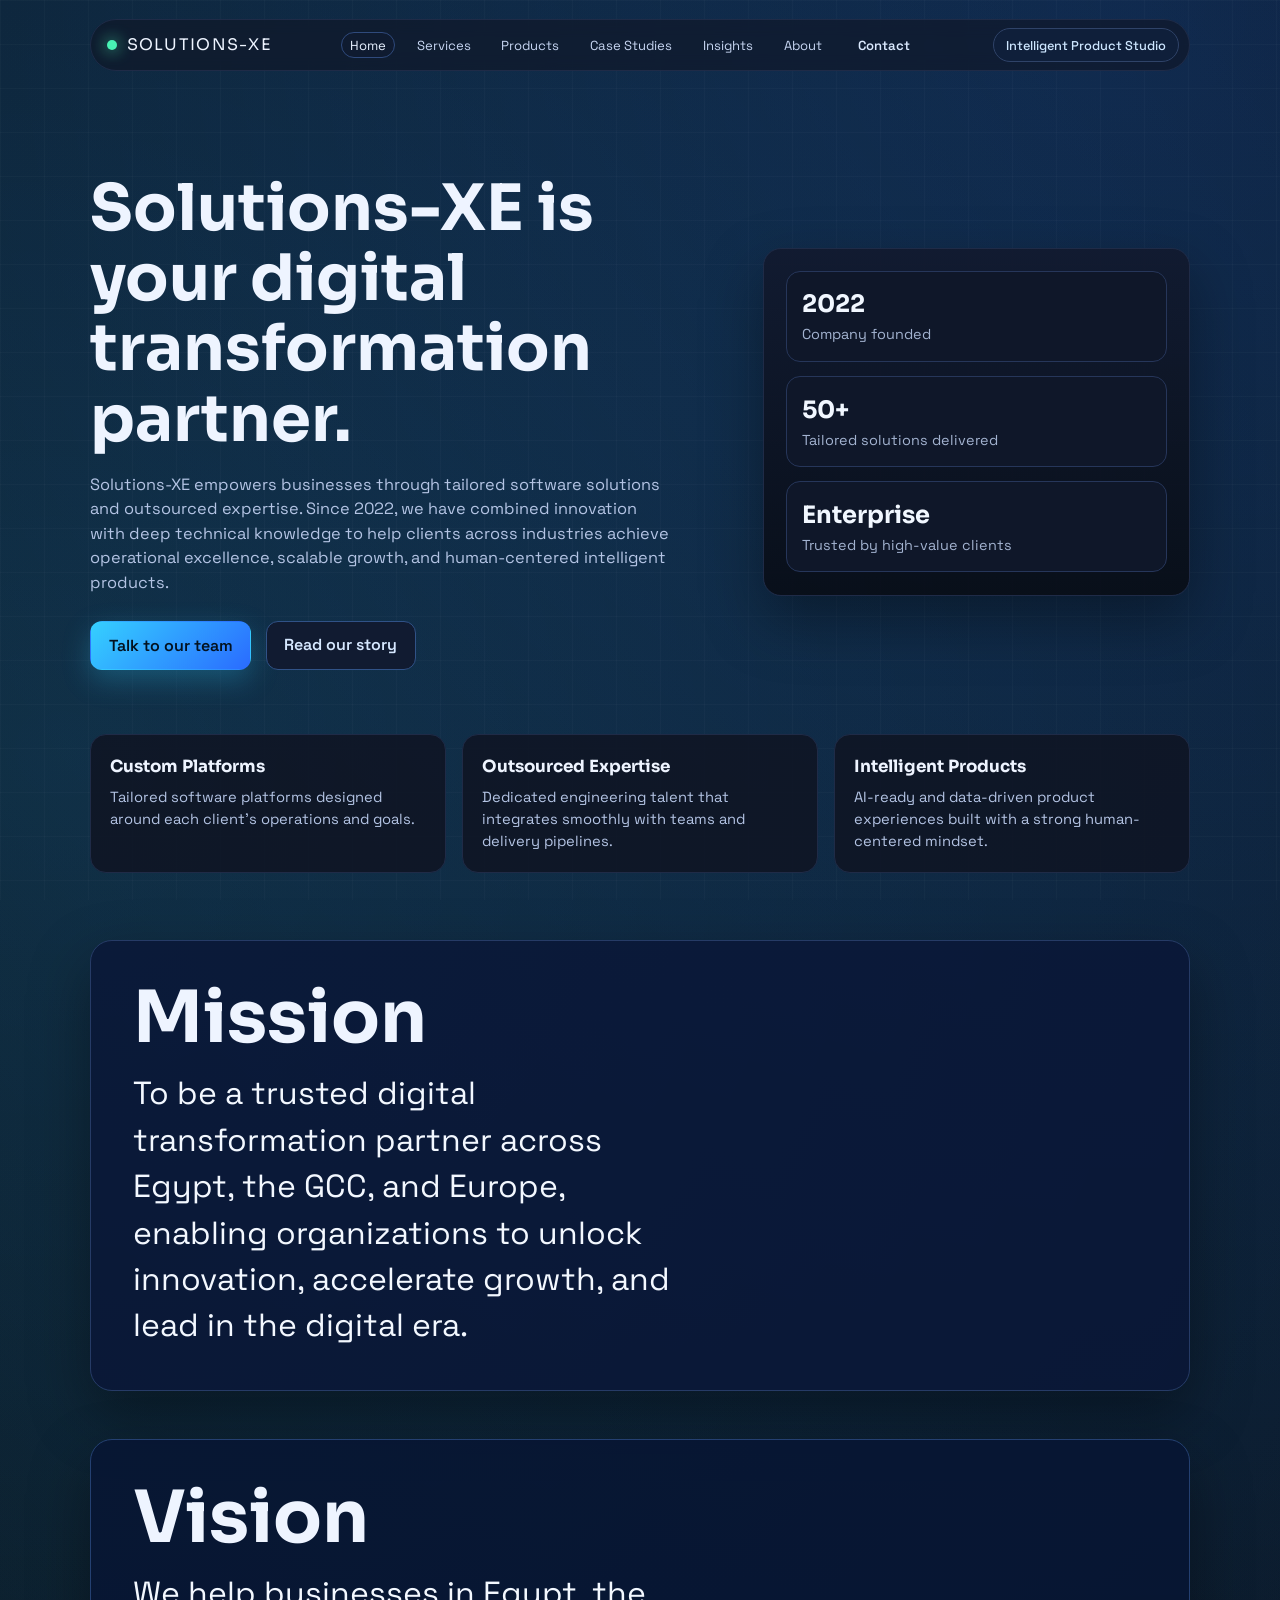
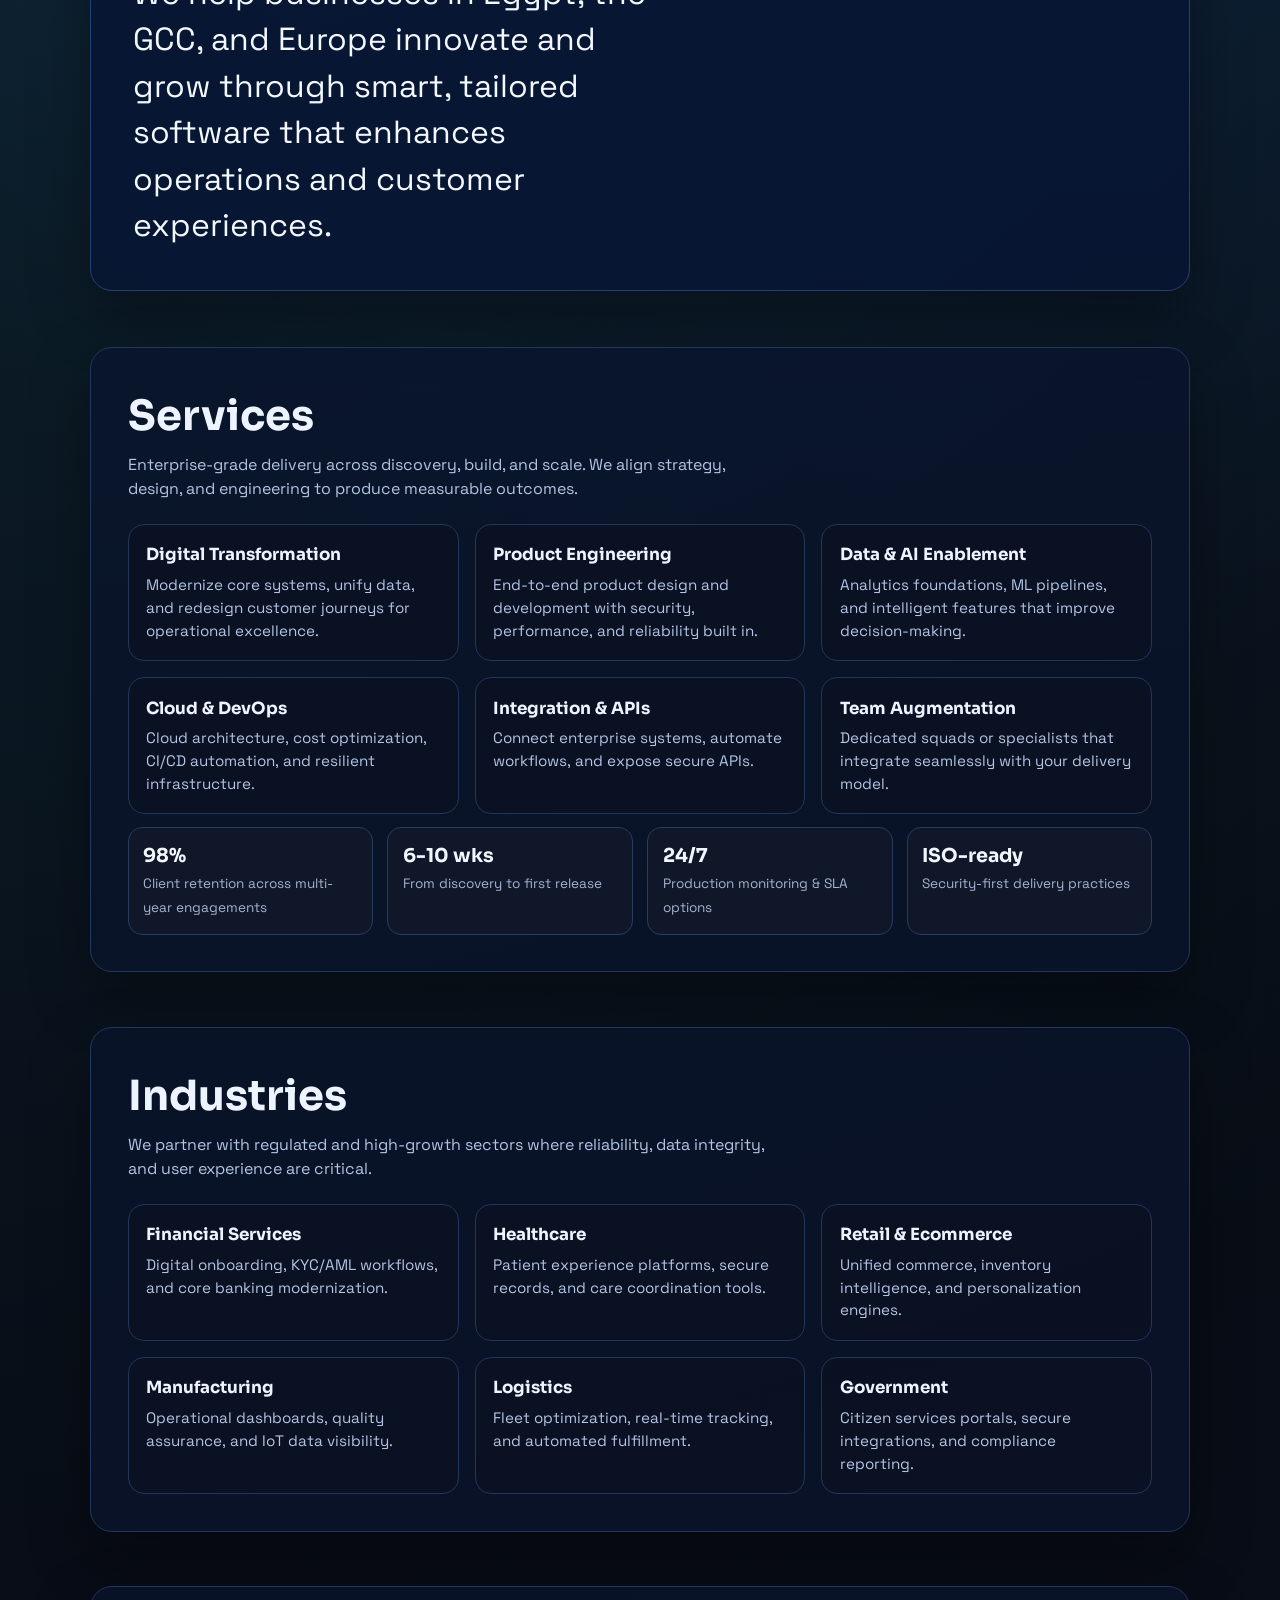
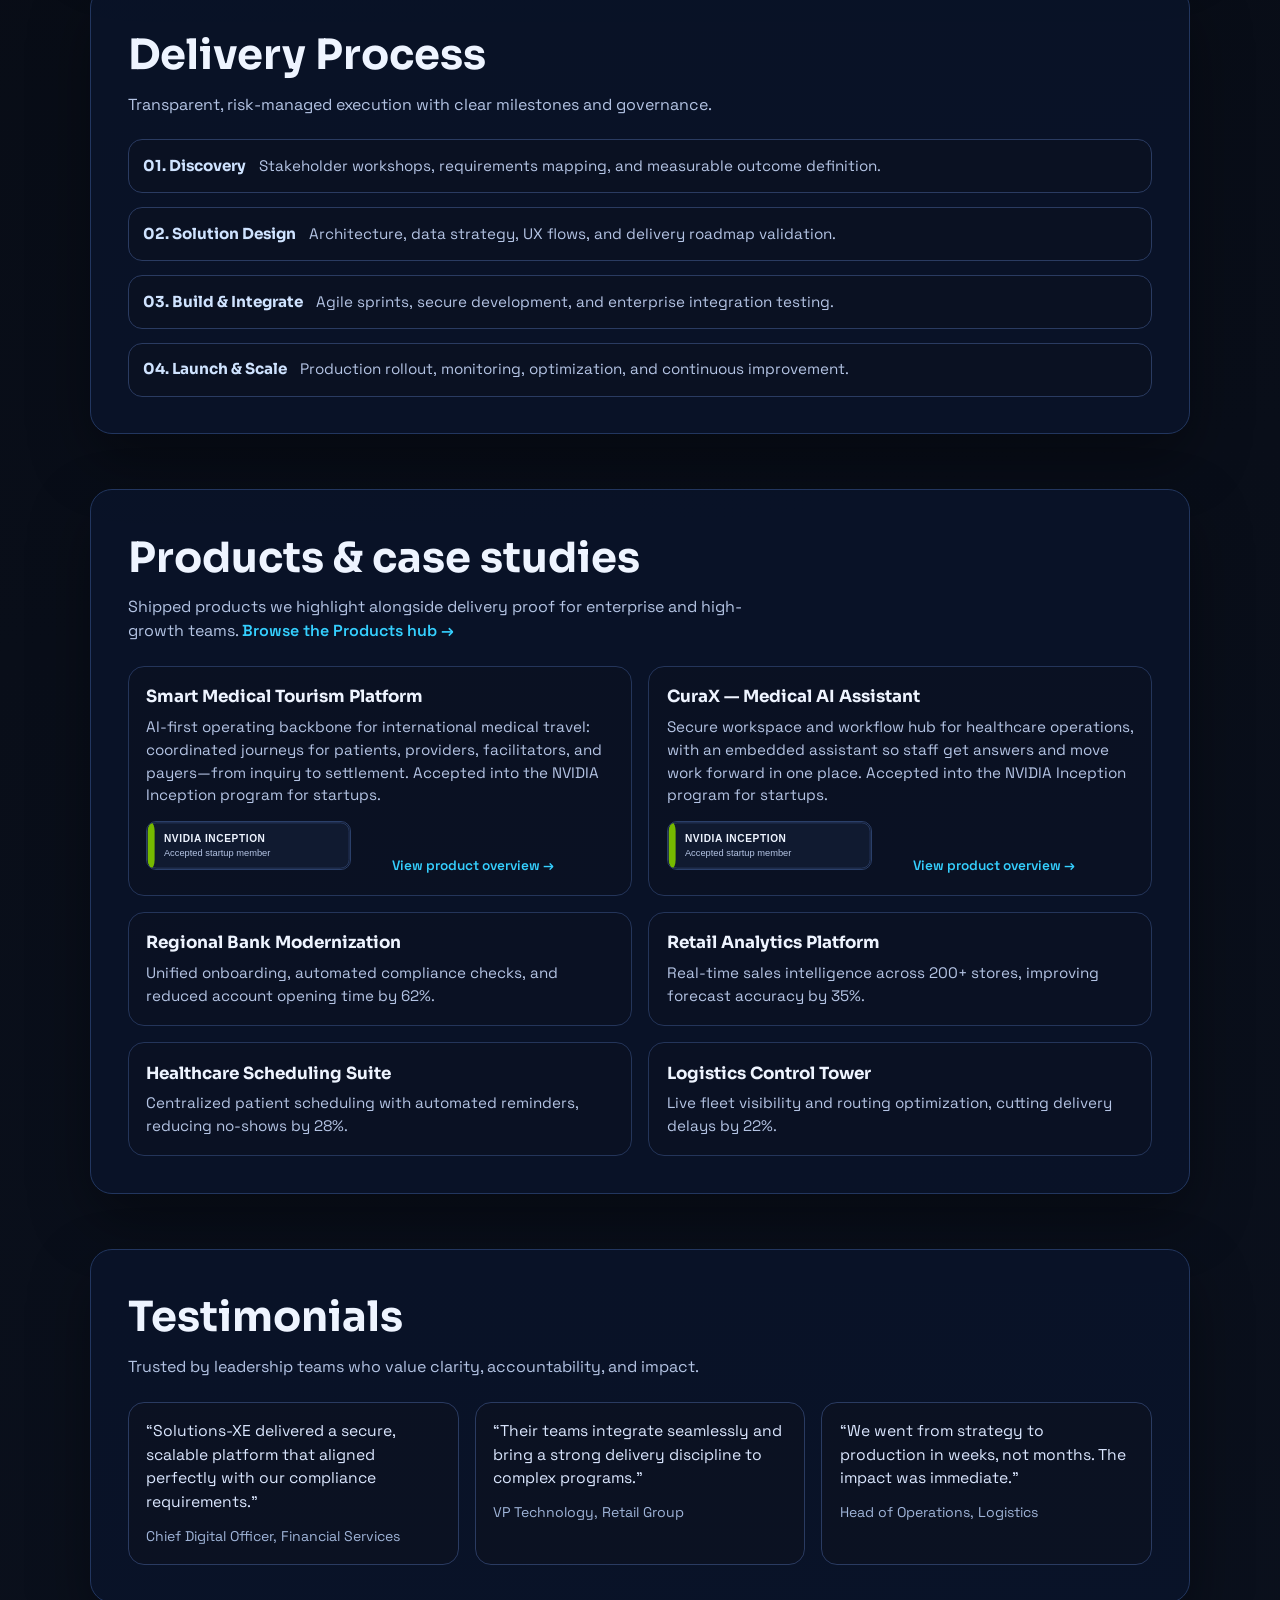
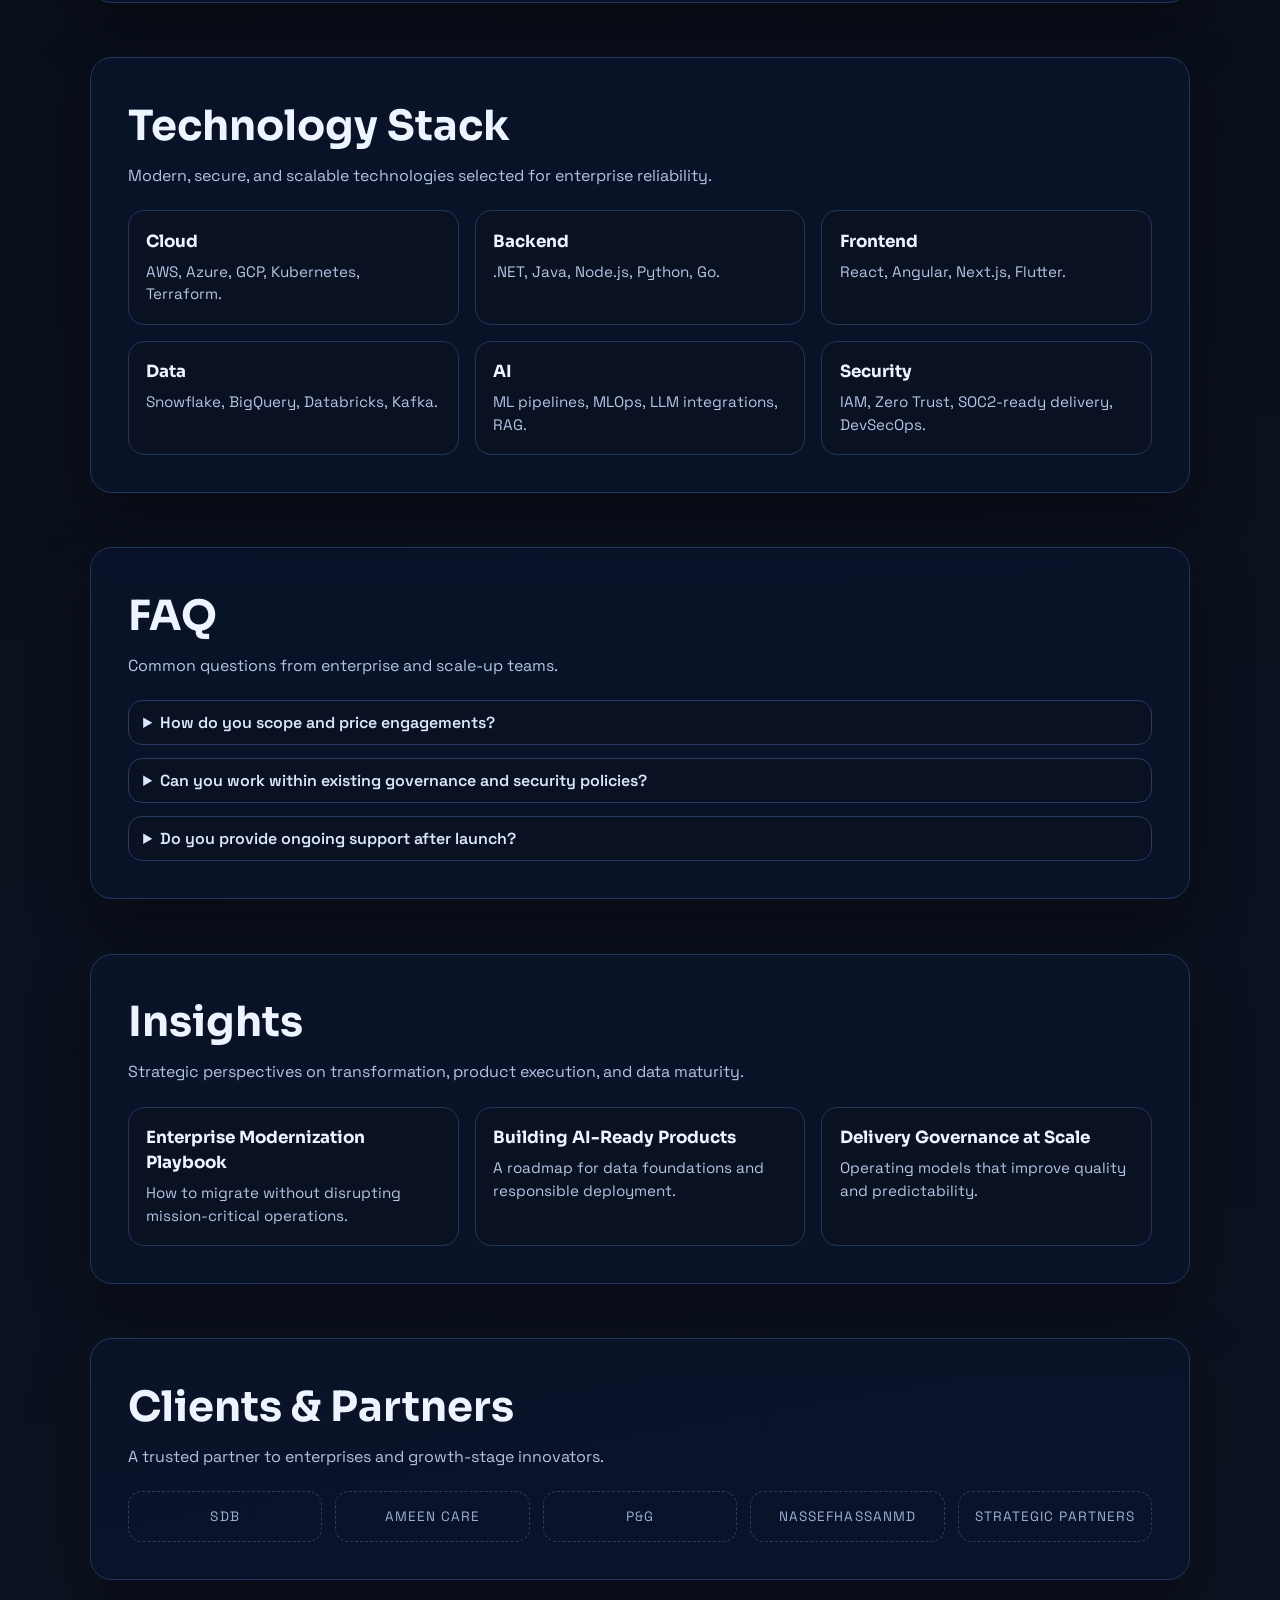
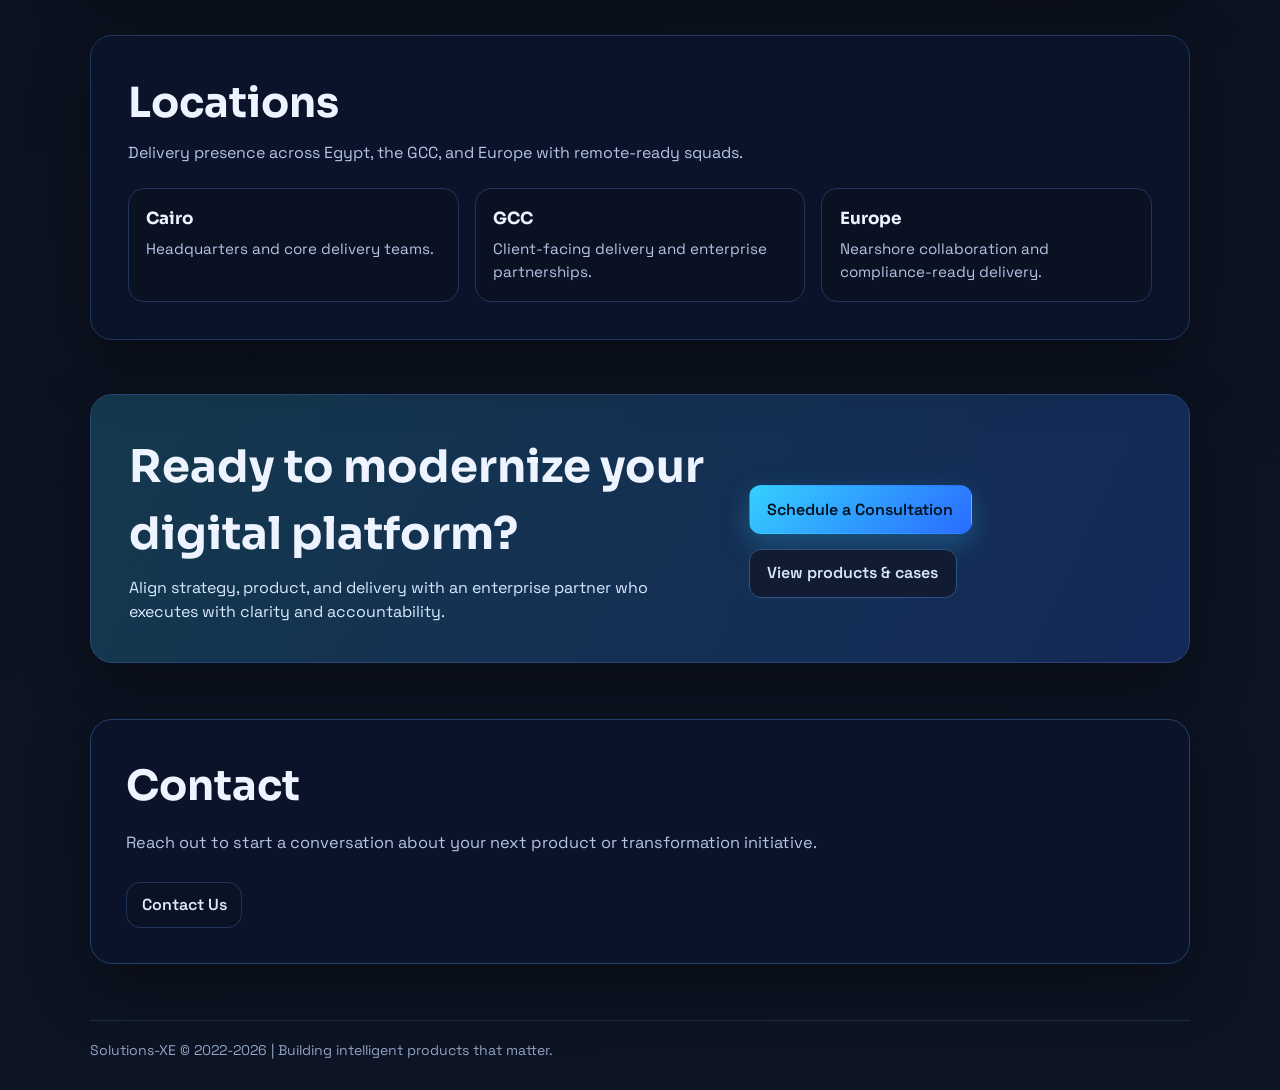
==== commit fced5a94: "Add NVIDIA Inception badge across product touchpoints. Show a consistent NVIDIA Inception startup ac" ====
--- a/index.html
+++ b/index.html
@@ -176,12 +176,14 @@
       <div class="grid-2">
         <a class="card-soft" href="medical-tourism-platform.html">
           <h3>Smart Medical Tourism Platform</h3>
-          <p>AI-first operating backbone for international medical travel: coordinated journeys for patients, providers, facilitators, and payers—from inquiry to settlement.</p>
+          <p>AI-first operating backbone for international medical travel: coordinated journeys for patients, providers, facilitators, and payers—from inquiry to settlement. Accepted into the NVIDIA Inception program for startups.</p>
+          <span class="program-badge"><img src="assets/nvidia-inception-badge.svg" alt="NVIDIA Inception program accepted startup member badge" loading="lazy" /></span>
           <span class="link-hint">View product overview →</span>
         </a>
         <a class="card-soft" href="curax.html">
           <h3>CuraX — Medical AI Assistant</h3>
-          <p>Secure workspace and workflow hub for healthcare operations, with an embedded assistant so staff get answers and move work forward in one place.</p>
+          <p>Secure workspace and workflow hub for healthcare operations, with an embedded assistant so staff get answers and move work forward in one place. Accepted into the NVIDIA Inception program for startups.</p>
+          <span class="program-badge"><img src="assets/nvidia-inception-badge.svg" alt="NVIDIA Inception program accepted startup member badge" loading="lazy" /></span>
           <span class="link-hint">View product overview →</span>
         </a>
         <div class="card-soft">
@@ -424,3 +426,6 @@
 
 
 
+
+
+
--- a/assets/css/site.css
+++ b/assets/css/site.css
@@ -423,6 +423,24 @@
     .card-soft p {
       color: var(--muted);
       font-size: 0.95rem;
+    }
+
+    .program-badge {
+      margin-top: 0.85rem;
+      display: inline-flex;
+      align-items: center;
+    }
+
+    .program-badge img {
+      width: min(240px, 100%);
+      height: auto;
+      border-radius: 10px;
+      border: 1px solid #2a3f69;
+      background: #0f1524;
+    }
+
+    .card-soft .program-badge img {
+      width: min(205px, 100%);
     }
 
     .logo-strip {
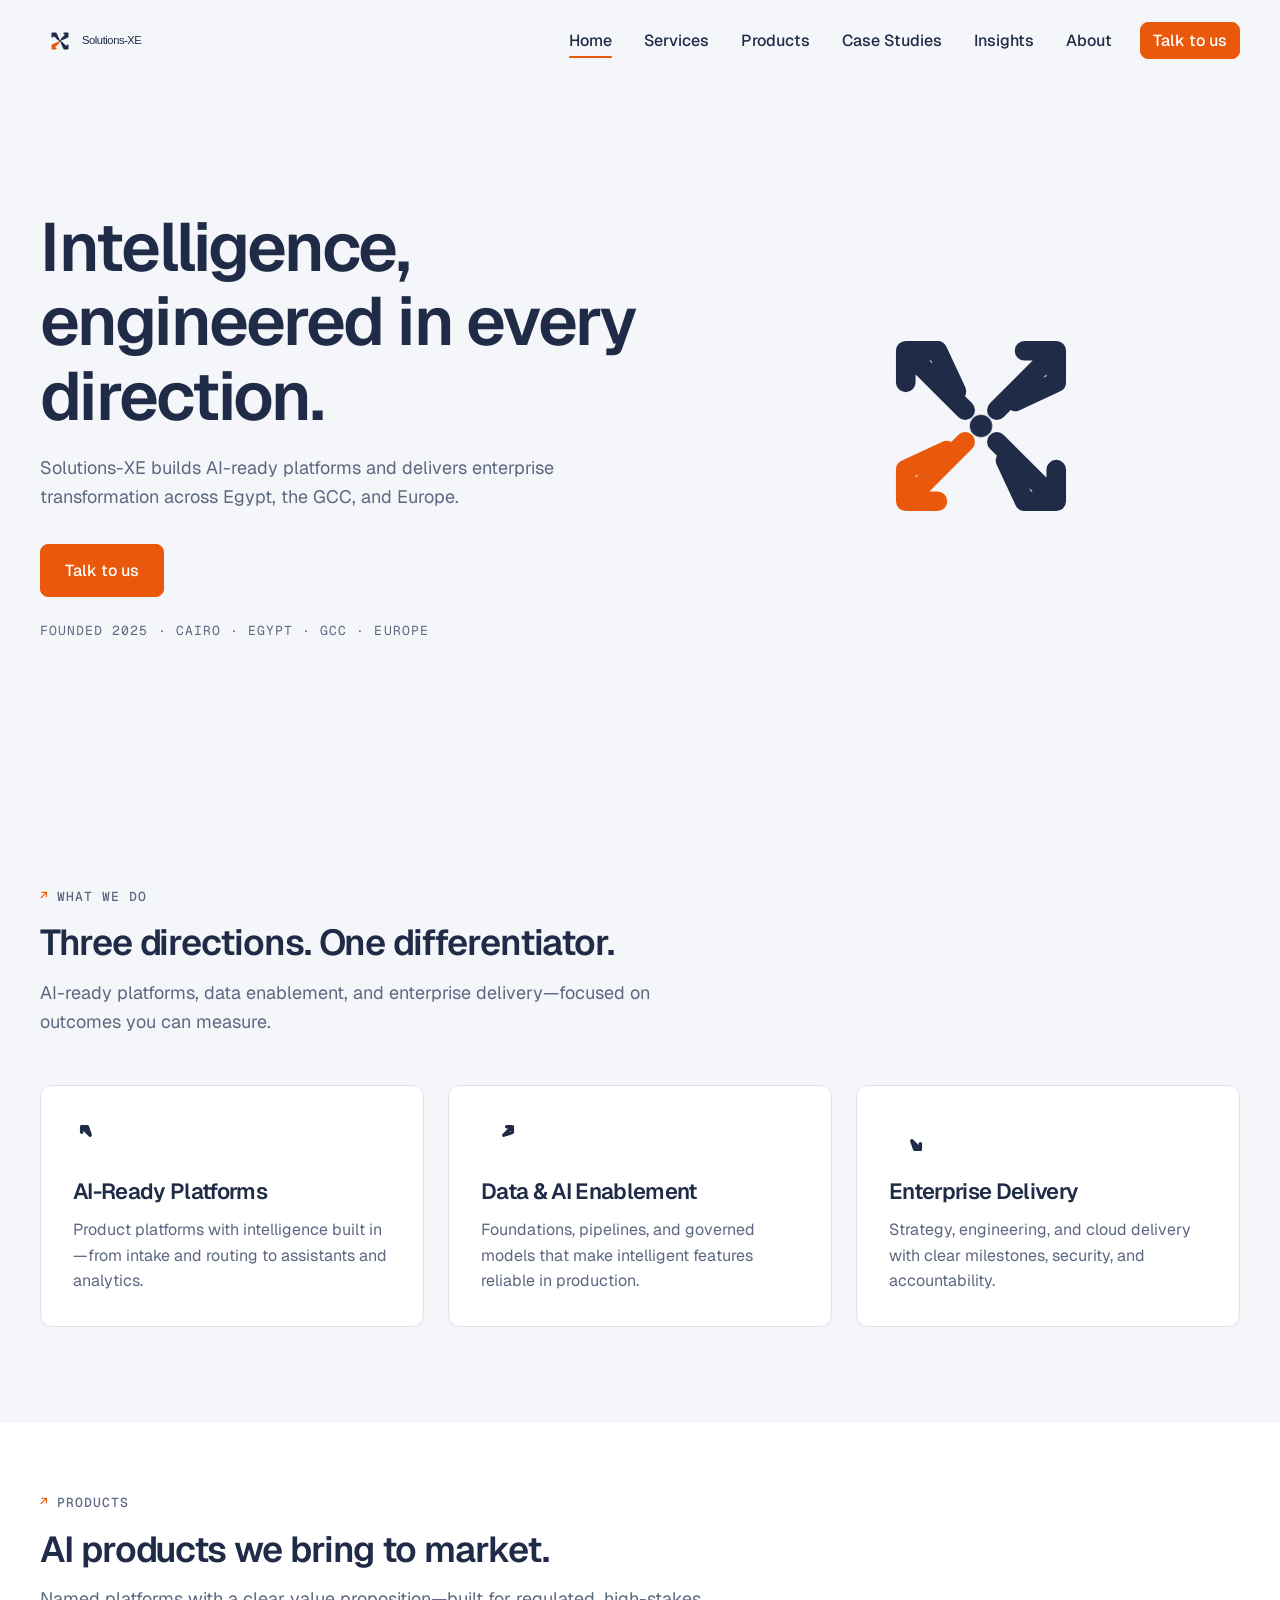
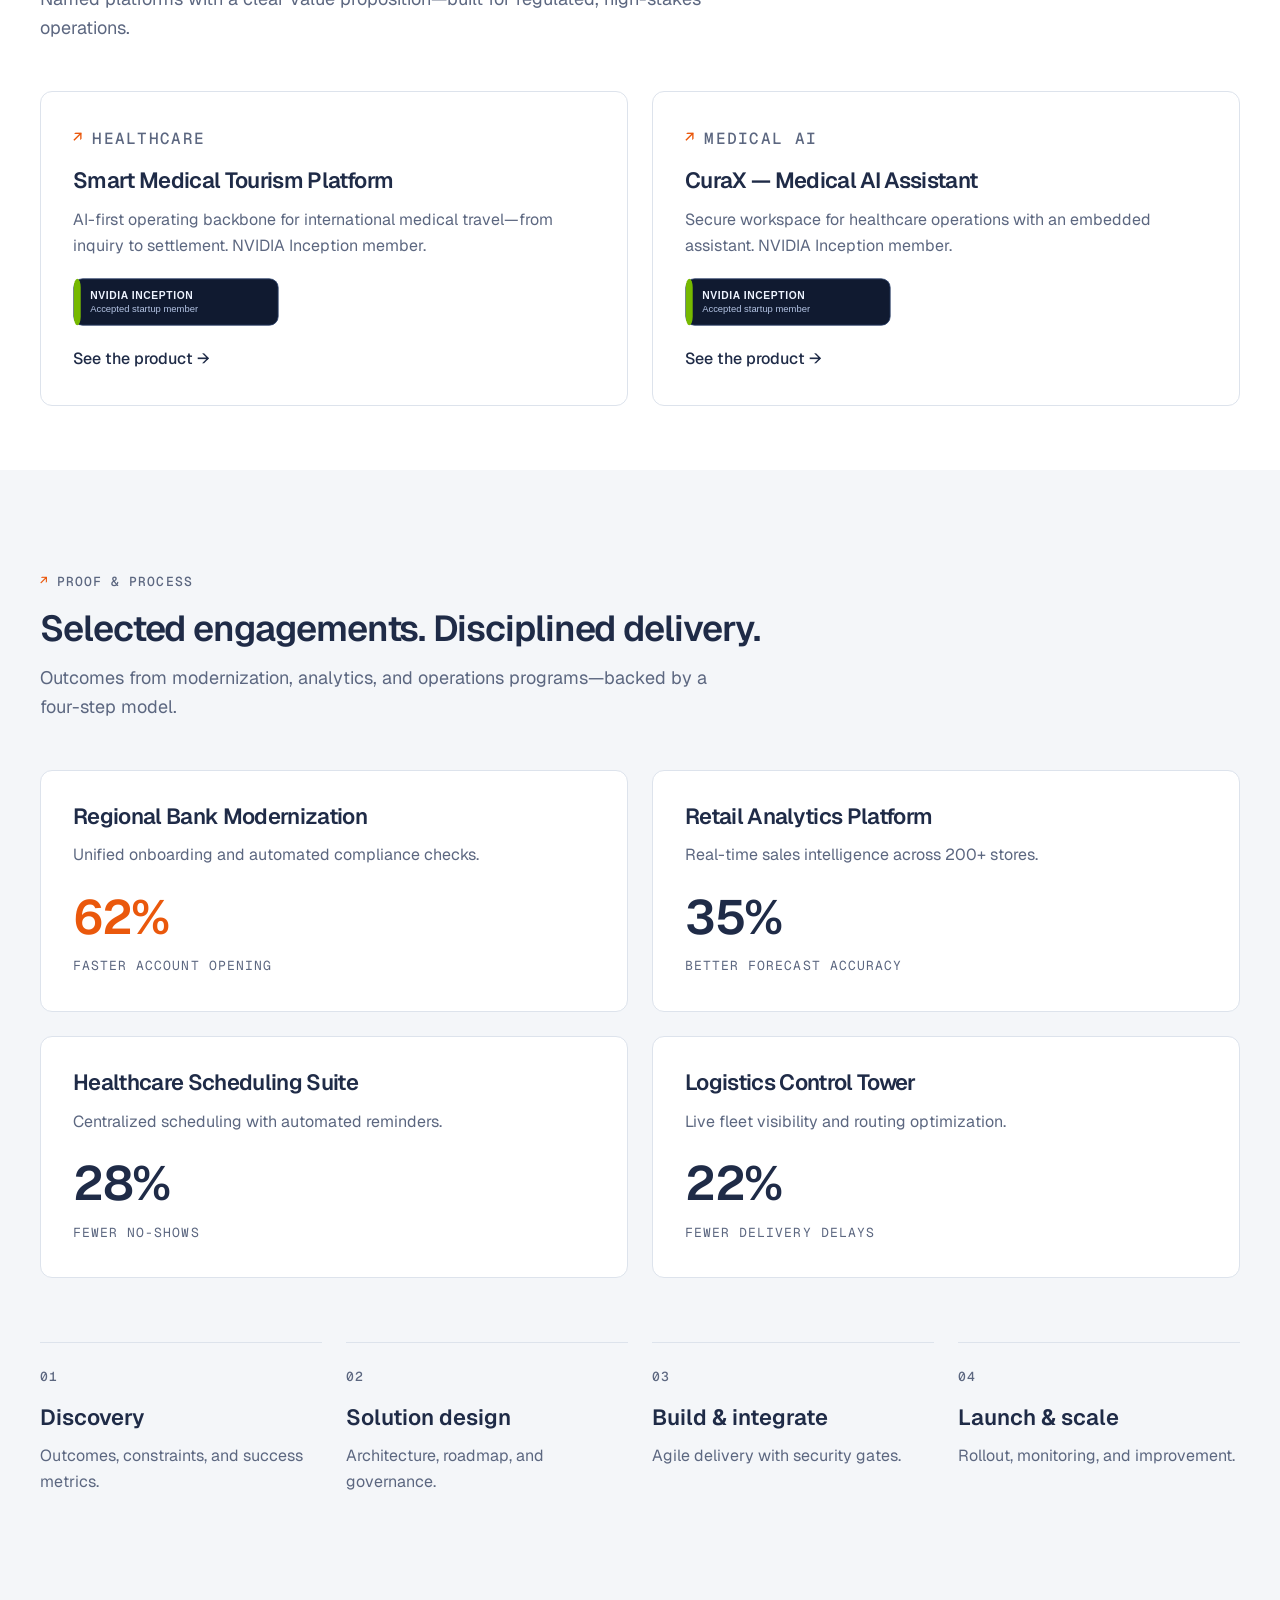
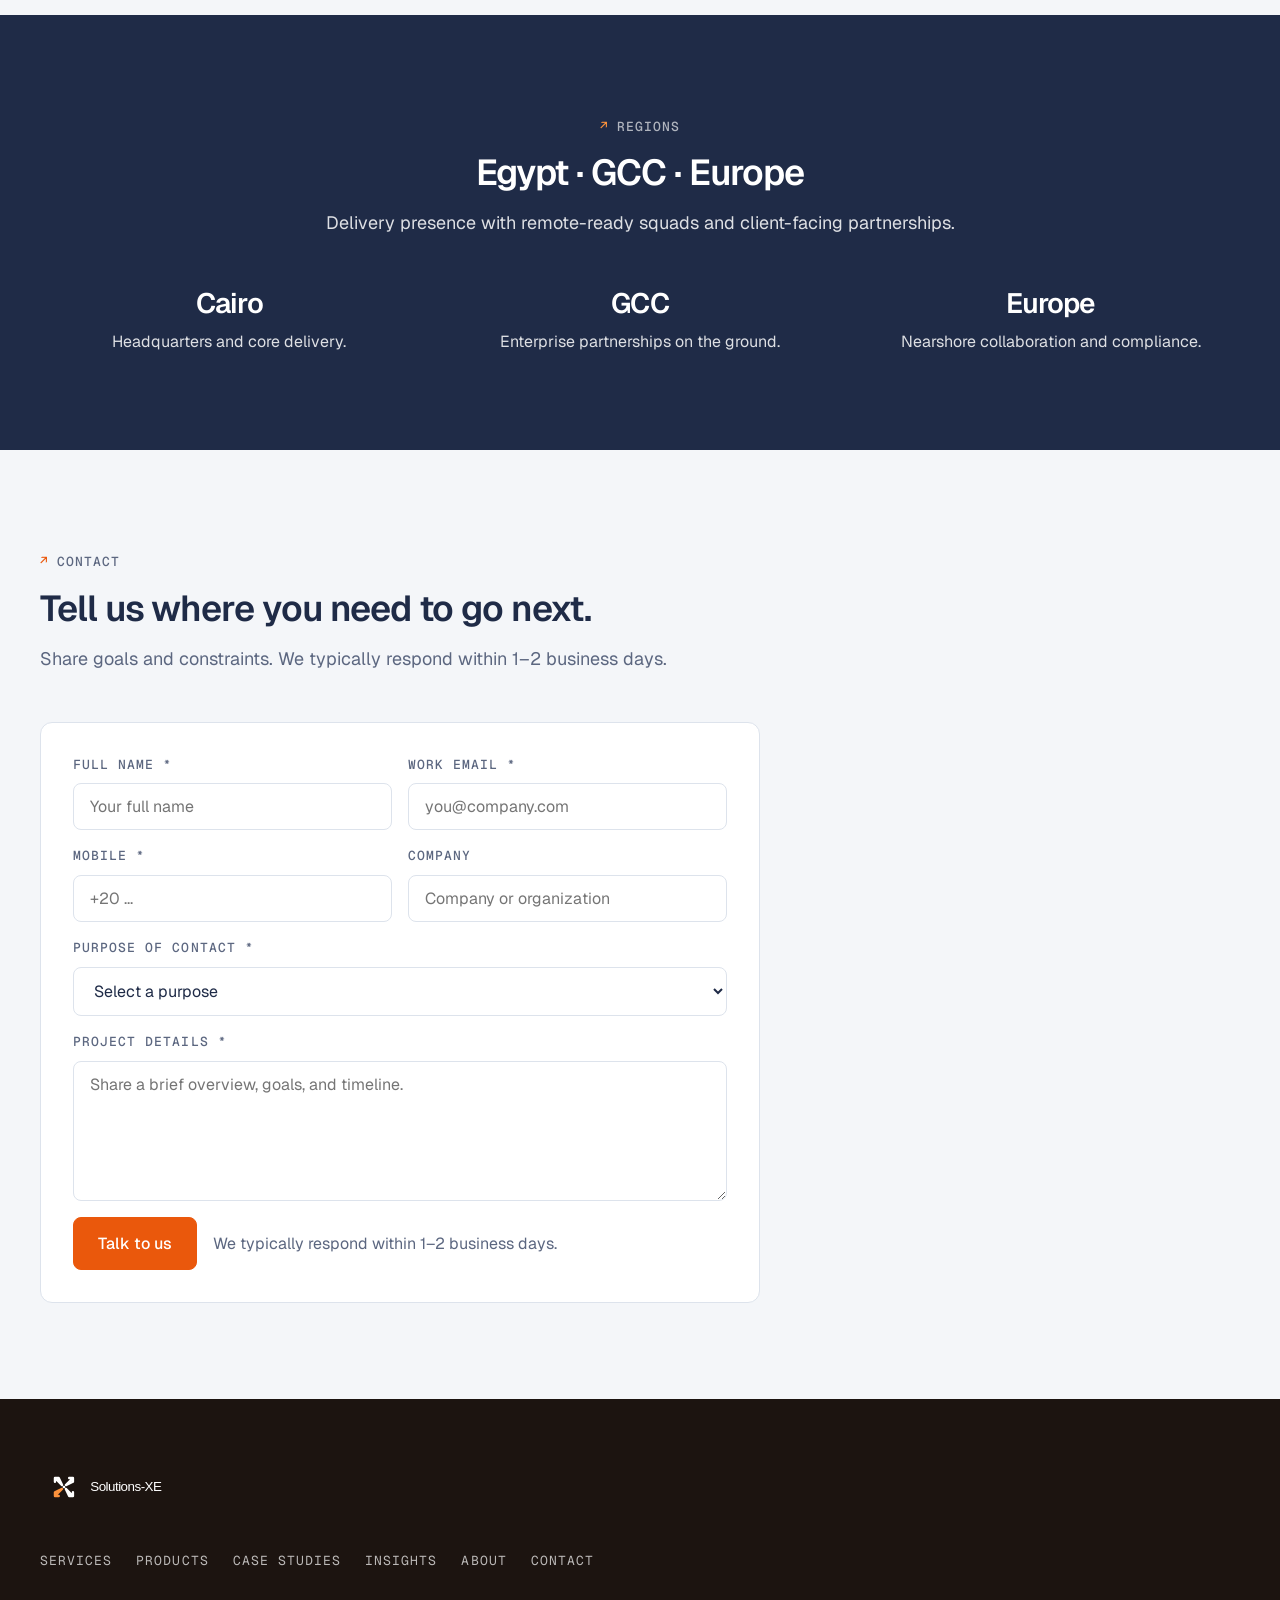
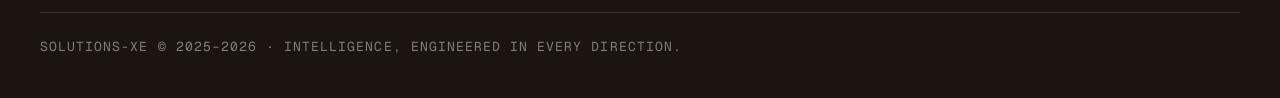
==== commit aa5d632a: "Rebuild site on Solutions-XE design system with compass brand and light navy/orange theme. Co-author" ====
--- a/index.html
+++ b/index.html
@@ -3,316 +3,232 @@
 <head>
   <meta charset="UTF-8" />
   <meta name="viewport" content="width=device-width, initial-scale=1.0" />
-  <title>Solutions-XE | Intelligent Software Products</title>
+  <title>Solutions-XE | Intelligence, engineered in every direction</title>
   <link rel="preconnect" href="https://fonts.googleapis.com" />
   <link rel="preconnect" href="https://fonts.gstatic.com" crossorigin />
-  <link href="https://fonts.googleapis.com/css2?family=Space+Grotesk:wght@400;500;700&family=Sora:wght@400;600;700&display=swap" rel="stylesheet" />
-  <link rel="stylesheet" href="assets/css/site.css?v=3" />
+  <link href="https://fonts.googleapis.com/css2?family=Geist:wght@400;500;600&family=Geist+Mono:wght@400;500&display=swap" rel="stylesheet" />
+  <link rel="stylesheet" href="assets/css/site.css?v=4" />
   <link rel="icon" href="assets/favicon.svg" type="image/svg+xml" />
   <meta name="theme-color" content="#1f2b47" />
-  <meta name="description" content="Solutions-XE — intelligent software products, enterprise delivery, and AI-ready platforms for healthcare, retail, and more." />
+  <meta name="description" content="Solutions-XE — AI products and digital transformation for Egypt, the GCC, and Europe. Intelligence, engineered in every direction." />
   <meta property="og:type" content="website" />
-  <meta property="og:title" content="Solutions-XE | Intelligent Software Products" />
-  <meta property="og:description" content="Solutions-XE — intelligent software products, enterprise delivery, and AI-ready platforms for healthcare, retail, and more." />
+  <meta property="og:title" content="Solutions-XE | Intelligence, engineered in every direction" />
+  <meta property="og:description" content="Solutions-XE — AI products and digital transformation for Egypt, the GCC, and Europe. Intelligence, engineered in every direction." />
   <meta property="og:url" content="https://solutionsxe.org/index.html" />
 </head>
 <body>
-  <header class="wrap">
-    <div class="topbar">
-      <div class="brand"><span class="dot" aria-hidden="true"></span> Solutions-XE</div>
-      <button class="menu-toggle" type="button" aria-label="toggle menu" aria-expanded="false">
+  <header class="site-header">
+    <div class="wrap site-header__inner">
+      <a class="brand-link" href="index.html" aria-label="Solutions-XE home">
+        <img class="logo-lockup" src="assets/logo-lockup-nav.svg" alt="Solutions-XE" width="190" height="50" />
+        <img class="logo-mark" src="assets/logo-mark.svg" alt="" width="32" height="32" />
+      </a>
+      <button class="menu-toggle" type="button" aria-label="Open menu" aria-expanded="false">
         <span></span>
       </button>
       <nav class="nav" aria-label="primary">
-        <button class="menu-close" type="button" aria-label="close menu">×</button>
+        <button class="menu-close" type="button" aria-label="Close menu">×</button>
         <a class="active" href="index.html">Home</a>
         <a href="services.html">Services</a>
         <a href="products.html">Products</a>
         <a href="case-studies.html">Case Studies</a>
         <a href="insights.html">Insights</a>
         <a href="about.html">About</a>
-        <a class="cta" href="contact.html">Contact</a>
+        <a class="btn primary" href="contact.html">Talk to us</a>
       </nav>
-      <span class="pill">Intelligent Product Studio</span>
     </div>
   </header>
 
-  <main class="wrap">
-    <section class="hero hero--split">
-      <div>
-        <h1>Solutions-XE is your digital transformation partner.</h1>
-        <p class="sub">
-          Solutions-XE empowers businesses through tailored software solutions and outsourced expertise. Since 2022, we have combined innovation with deep technical knowledge to help clients across industries achieve operational excellence, scalable growth, and human-centered intelligent products.
-        </p>
+  <main>
+    <section class="wrap hero" aria-label="Hero">
+      <div class="hero__copy">
+        <h1>Intelligence, engineered in every direction.</h1>
+        <p class="sub">Solutions-XE builds AI-ready platforms and delivers enterprise transformation across Egypt, the GCC, and Europe.</p>
         <div class="actions">
-          <a class="btn primary" href="contact.html">Talk to our team</a>
-          <a class="btn ghost" href="about.html">Read our story</a>
-        </div>
-      </div>
-
-      <aside class="card" aria-label="company highlights">
-        <div class="metrics">
-          <div class="metric">
-            <b>2022</b>
-            <span>Company founded</span>
-          </div>
-          <div class="metric">
-            <b>50+</b>
-            <span>Tailored solutions delivered</span>
-          </div>
-          <div class="metric">
-            <b>Enterprise</b>
-            <span>Trusted by high-value clients</span>
-          </div>
-        </div>
-      </aside>
-    </section>
-   
-    <section class="sections">
-      <article class="tile">
-        <h3>Custom Platforms</h3>
-        <p>Tailored software platforms designed around each client's operations and goals.</p>
-      </article>
-      <article class="tile">
-        <h3>Outsourced Expertise</h3>
-        <p>Dedicated engineering talent that integrates smoothly with teams and delivery pipelines.</p>
-      </article>
-      <article class="tile">
-        <h3>Intelligent Products</h3>
-        <p>AI-ready and data-driven product experiences built with a strong human-centered mindset.</p>
-      </article>
-    </section>
-
-    <section class="mission" aria-label="company mission">
-      <h2>Mission</h2>
-      <p>
-        To be a trusted digital transformation partner across Egypt, the GCC, and Europe, enabling organizations to unlock innovation, accelerate growth, and lead in the digital era.
-      </p>
-    </section>
-
-    <section class="vision" aria-label="company vision">
-      <h2>Vision</h2>
-      <p>
-        We help businesses in Egypt, the GCC, and Europe innovate and grow through smart, tailored software that enhances operations and customer experiences.
-      </p>
-    </section>
-
-    <section class="section-wrap" aria-label="services">
-      <h2 class="section-title">Services</h2>
-      <p class="section-sub">Enterprise-grade delivery across discovery, build, and scale. We align strategy, design, and engineering to produce measurable outcomes.</p>
-      <div class="grid-3">
-        <div class="card-soft">
-          <h3>Digital Transformation</h3>
-          <p>Modernize core systems, unify data, and redesign customer journeys for operational excellence.</p>
-        </div>
-        <div class="card-soft">
-          <h3>Product Engineering</h3>
-          <p>End-to-end product design and development with security, performance, and reliability built in.</p>
-        </div>
-        <div class="card-soft">
-          <h3>Data & AI Enablement</h3>
-          <p>Analytics foundations, ML pipelines, and intelligent features that improve decision-making.</p>
-        </div>
-        <div class="card-soft">
-          <h3>Cloud & DevOps</h3>
-          <p>Cloud architecture, cost optimization, CI/CD automation, and resilient infrastructure.</p>
-        </div>
-        <div class="card-soft">
-          <h3>Integration & APIs</h3>
-          <p>Connect enterprise systems, automate workflows, and expose secure APIs.</p>
-        </div>
-        <div class="card-soft">
-          <h3>Team Augmentation</h3>
-          <p>Dedicated squads or specialists that integrate seamlessly with your delivery model.</p>
-        </div>
-      </div>
-      <div class="stats">
-        <div class="stat"><b>98%</b><span>Client retention across multi-year engagements</span></div>
-        <div class="stat"><b>6-10 wks</b><span>From discovery to first release</span></div>
-        <div class="stat"><b>24/7</b><span>Production monitoring & SLA options</span></div>
-        <div class="stat"><b>ISO-ready</b><span>Security-first delivery practices</span></div>
-      </div>
-    </section>
-
-    <section class="section-wrap" aria-label="industries">
-      <h2 class="section-title">Industries</h2>
-      <p class="section-sub">We partner with regulated and high-growth sectors where reliability, data integrity, and user experience are critical.</p>
-      <div class="grid-3">
-        <div class="card-soft"><h3>Financial Services</h3><p>Digital onboarding, KYC/AML workflows, and core banking modernization.</p></div>
-        <div class="card-soft"><h3>Healthcare</h3><p>Patient experience platforms, secure records, and care coordination tools.</p></div>
-        <div class="card-soft"><h3>Retail & Ecommerce</h3><p>Unified commerce, inventory intelligence, and personalization engines.</p></div>
-        <div class="card-soft"><h3>Manufacturing</h3><p>Operational dashboards, quality assurance, and IoT data visibility.</p></div>
-        <div class="card-soft"><h3>Logistics</h3><p>Fleet optimization, real-time tracking, and automated fulfillment.</p></div>
-        <div class="card-soft"><h3>Government</h3><p>Citizen services portals, secure integrations, and compliance reporting.</p></div>
-      </div>
-    </section>
-
-    <section class="section-wrap" aria-label="delivery process">
-      <h2 class="section-title">Delivery Process</h2>
-      <p class="section-sub">Transparent, risk-managed execution with clear milestones and governance.</p>
-      <div class="process">
-        <div class="process-step">
-          <b>01. Discovery</b>
-          <p>Stakeholder workshops, requirements mapping, and measurable outcome definition.</p>
-        </div>
-        <div class="process-step">
-          <b>02. Solution Design</b>
-          <p>Architecture, data strategy, UX flows, and delivery roadmap validation.</p>
-        </div>
-        <div class="process-step">
-          <b>03. Build & Integrate</b>
-          <p>Agile sprints, secure development, and enterprise integration testing.</p>
-        </div>
-        <div class="process-step">
-          <b>04. Launch & Scale</b>
-          <p>Production rollout, monitoring, optimization, and continuous improvement.</p>
-        </div>
-      </div>
-    </section>
-
-    <section class="section-wrap" aria-label="products and case studies">
-      <h2 class="section-title">Products &amp; case studies</h2>
-      <p class="section-sub">Shipped products we highlight alongside delivery proof for enterprise and high-growth teams. <a class="hub-link" href="products.html">Browse the Products hub →</a></p>
-      <div class="grid-2">
-        <a class="card-soft" href="medical-tourism-platform.html">
-          <h3>Smart Medical Tourism Platform</h3>
-          <p>AI-first operating backbone for international medical travel: coordinated journeys for patients, providers, facilitators, and payers—from inquiry to settlement. Accepted into the NVIDIA Inception program for startups.</p>
-          <span class="program-badge"><img src="assets/nvidia-inception-badge.svg" alt="NVIDIA Inception program accepted startup member badge" loading="lazy" /></span>
-          <span class="link-hint">View product overview →</span>
-        </a>
-        <a class="card-soft" href="curax.html">
-          <h3>CuraX — Medical AI Assistant</h3>
-          <p>Secure workspace and workflow hub for healthcare operations, with an embedded assistant so staff get answers and move work forward in one place. Accepted into the NVIDIA Inception program for startups.</p>
-          <span class="program-badge"><img src="assets/nvidia-inception-badge.svg" alt="NVIDIA Inception program accepted startup member badge" loading="lazy" /></span>
-          <span class="link-hint">View product overview →</span>
-        </a>
-        <div class="card-soft">
-          <h3>Regional Bank Modernization</h3>
-          <p>Unified onboarding, automated compliance checks, and reduced account opening time by 62%.</p>
-        </div>
-        <div class="card-soft">
-          <h3>Retail Analytics Platform</h3>
-          <p>Real-time sales intelligence across 200+ stores, improving forecast accuracy by 35%.</p>
-        </div>
-        <div class="card-soft">
-          <h3>Healthcare Scheduling Suite</h3>
-          <p>Centralized patient scheduling with automated reminders, reducing no-shows by 28%.</p>
-        </div>
-        <div class="card-soft">
-          <h3>Logistics Control Tower</h3>
-          <p>Live fleet visibility and routing optimization, cutting delivery delays by 22%.</p>
-        </div>
-      </div>
-    </section>
-
-    <section class="section-wrap" aria-label="testimonials">
-      <h2 class="section-title">Testimonials</h2>
-      <p class="section-sub">Trusted by leadership teams who value clarity, accountability, and impact.</p>
-      <div class="grid-3">
-        <div class="testimonial">
-          <p>“Solutions-XE delivered a secure, scalable platform that aligned perfectly with our compliance requirements.”</p>
-          <span>Chief Digital Officer, Financial Services</span>
-        </div>
-        <div class="testimonial">
-          <p>“Their teams integrate seamlessly and bring a strong delivery discipline to complex programs.”</p>
-          <span>VP Technology, Retail Group</span>
-        </div>
-        <div class="testimonial">
-          <p>“We went from strategy to production in weeks, not months. The impact was immediate.”</p>
-          <span>Head of Operations, Logistics</span>
-        </div>
-      </div>
-    </section>
-
-    <section class="section-wrap" aria-label="tech stack">
-      <h2 class="section-title">Technology Stack</h2>
-      <p class="section-sub">Modern, secure, and scalable technologies selected for enterprise reliability.</p>
-      <div class="grid-3">
-        <div class="card-soft"><h3>Cloud</h3><p>AWS, Azure, GCP, Kubernetes, Terraform.</p></div>
-        <div class="card-soft"><h3>Backend</h3><p>.NET, Java, Node.js, Python, Go.</p></div>
-        <div class="card-soft"><h3>Frontend</h3><p>React, Angular, Next.js, Flutter.</p></div>
-        <div class="card-soft"><h3>Data</h3><p>Snowflake, BigQuery, Databricks, Kafka.</p></div>
-        <div class="card-soft"><h3>AI</h3><p>ML pipelines, MLOps, LLM integrations, RAG.</p></div>
-        <div class="card-soft"><h3>Security</h3><p>IAM, Zero Trust, SOC2-ready delivery, DevSecOps.</p></div>
-      </div>
-    </section>
-
-    <section class="section-wrap" aria-label="faq">
-      <h2 class="section-title">FAQ</h2>
-      <p class="section-sub">Common questions from enterprise and scale-up teams.</p>
-      <div class="faq">
-        <details>
-          <summary>How do you scope and price engagements?</summary>
-          <p>We start with discovery, define outcomes, and select a fixed-scope, milestone, or dedicated team model.</p>
-        </details>
-        <details>
-          <summary>Can you work within existing governance and security policies?</summary>
-          <p>Yes. We align to enterprise security standards and provide documentation for compliance and audit readiness.</p>
-        </details>
-        <details>
-          <summary>Do you provide ongoing support after launch?</summary>
-          <p>We offer managed support with SLAs, continuous improvement, and roadmap execution.</p>
-        </details>
-      </div>
-    </section>
-
-    <section class="section-wrap" aria-label="insights">
-      <h2 class="section-title">Insights</h2>
-      <p class="section-sub">Strategic perspectives on transformation, product execution, and data maturity.</p>
-      <div class="grid-3">
-        <div class="card-soft"><h3>Enterprise Modernization Playbook</h3><p>How to migrate without disrupting mission-critical operations.</p></div>
-        <div class="card-soft"><h3>Building AI-Ready Products</h3><p>A roadmap for data foundations and responsible deployment.</p></div>
-        <div class="card-soft"><h3>Delivery Governance at Scale</h3><p>Operating models that improve quality and predictability.</p></div>
-      </div>
-    </section>
-
-    <section class="section-wrap" aria-label="clients">
-      <h2 class="section-title">Clients & Partners</h2>
-      <p class="section-sub">A trusted partner to enterprises and growth-stage innovators.</p>
-      <div class="logo-strip">
-        <div class="logo">SDB</div>
-        <div class="logo">Ameen Care</div>
-        <div class="logo">P&amp;G</div>
-        <div class="logo">NassefHassanMD</div>
-        <div class="logo">Strategic Partners</div>
-      </div>
-    </section>
-
-    <section class="section-wrap" aria-label="locations">
-      <h2 class="section-title">Locations</h2>
-      <p class="section-sub">Delivery presence across Egypt, the GCC, and Europe with remote-ready squads.</p>
-      <div class="grid-3">
-        <div class="card-soft"><h3>Cairo</h3><p>Headquarters and core delivery teams.</p></div>
-        <div class="card-soft"><h3>GCC</h3><p>Client-facing delivery and enterprise partnerships.</p></div>
-        <div class="card-soft"><h3>Europe</h3><p>Nearshore collaboration and compliance-ready delivery.</p></div>
-      </div>
-    </section>
-
-    <section class="cta-section" aria-label="call to action">
-      <div>
-        <h2>Ready to modernize your digital platform?</h2>
-        <p>Align strategy, product, and delivery with an enterprise partner who executes with clarity and accountability.</p>
-      </div>
-      <div class="actions">
-        <a class="btn primary" href="contact.html">Schedule a Consultation</a>
-        <a class="btn ghost" href="products.html">View products &amp; cases</a>
-      </div>
-    </section>
-
-    <section class="contact" aria-label="contact details">
-      <h2>Contact</h2>
-      <p>Reach out to start a conversation about your next product or transformation initiative.</p>
-      <details class="contact-details-panel">
-        <summary class="contact-toggle">Contact Us</summary>
+          <a class="btn primary" href="contact.html">Talk to us</a>
+        </div>
+        <p class="facts">Founded 2025 · Cairo · Egypt · GCC · Europe</p>
+      </div>
+      <div class="hero__visual" aria-hidden="true">
+        <svg class="mark-draw" viewBox="0 0 100 100" fill="none" xmlns="http://www.w3.org/2000/svg">
+          <g class="arm" transform="translate(50 50) rotate(-45)">
+            <polygon points="0,-8 0,-38 -8,-30 0,-38 8,-30" fill="none" stroke="#1f2b47" stroke-width="7" stroke-linecap="round" stroke-linejoin="round"></polygon>
+          </g>
+          <g class="arm" transform="translate(50 50) rotate(45)">
+            <polygon points="0,-8 0,-38 -8,-30 0,-38 8,-30" fill="none" stroke="#1f2b47" stroke-width="7" stroke-linecap="round" stroke-linejoin="round"></polygon>
+          </g>
+          <g class="arm" transform="translate(50 50) rotate(135)">
+            <polygon points="0,-8 0,-38 -8,-30 0,-38 8,-30" fill="none" stroke="#1f2b47" stroke-width="7" stroke-linecap="round" stroke-linejoin="round"></polygon>
+          </g>
+          <g class="arm" transform="translate(50 50) rotate(-135)">
+            <polygon points="0,-8 0,-38 -8,-30 0,-38 8,-30" fill="none" stroke="#ea580c" stroke-width="7" stroke-linecap="round" stroke-linejoin="round"></polygon>
+          </g>
+          <circle class="hub" cx="50" cy="50" r="4" fill="#1f2b47"></circle>
+        </svg>
+      </div>
+    </section>
+
+    <section class="section" aria-label="What we do">
+      <div class="wrap">
+        <div class="section-head">
+          <p class="eyebrow"><span class="eyebrow__mark" aria-hidden="true">↗</span> What we do</p>
+          <h2>Three directions. One differentiator.</h2>
+          <p class="section-sub">AI-ready platforms, data enablement, and enterprise delivery—focused on outcomes you can measure.</p>
+        </div>
+        <div class="grid-3">
+          <article class="card">
+            <div class="card-icon" aria-hidden="true">
+              <svg viewBox="0 0 40 40" fill="none"><g transform="translate(20 20) rotate(-45)"><polygon points="0,-4 0,-16 -4,-12 0,-16 4,-12" fill="none" stroke="#1f2b47" stroke-width="3.5" stroke-linecap="round" stroke-linejoin="round"></polygon></g></svg>
+            </div>
+            <h3>AI-Ready Platforms</h3>
+            <p>Product platforms with intelligence built in—from intake and routing to assistants and analytics.</p>
+          </article>
+          <article class="card">
+            <div class="card-icon" aria-hidden="true">
+              <svg viewBox="0 0 40 40" fill="none"><g transform="translate(20 20) rotate(45)"><polygon points="0,-4 0,-16 -4,-12 0,-16 4,-12" fill="none" stroke="#1f2b47" stroke-width="3.5" stroke-linecap="round" stroke-linejoin="round"></polygon></g></svg>
+            </div>
+            <h3>Data &amp; AI Enablement</h3>
+            <p>Foundations, pipelines, and governed models that make intelligent features reliable in production.</p>
+          </article>
+          <article class="card">
+            <div class="card-icon" aria-hidden="true">
+              <svg viewBox="0 0 40 40" fill="none"><g transform="translate(20 20) rotate(135)"><polygon points="0,-4 0,-16 -4,-12 0,-16 4,-12" fill="none" stroke="#1f2b47" stroke-width="3.5" stroke-linecap="round" stroke-linejoin="round"></polygon></g></svg>
+            </div>
+            <h3>Enterprise Delivery</h3>
+            <p>Strategy, engineering, and cloud delivery with clear milestones, security, and accountability.</p>
+          </article>
+        </div>
+      </div>
+    </section>
+
+    <section class="section section--tight" aria-label="Products" style="background: var(--white);">
+      <div class="wrap">
+        <div class="section-head">
+          <p class="eyebrow"><span class="eyebrow__mark" aria-hidden="true">↗</span> Products</p>
+          <h2>AI products we bring to market.</h2>
+          <p class="section-sub">Named platforms with a clear value proposition—built for regulated, high-stakes operations.</p>
+        </div>
+        <div class="grid-2">
+          <a class="card" href="medical-tourism-platform.html">
+            <p class="eyebrow"><span class="eyebrow__mark" aria-hidden="true">↗</span> Healthcare</p>
+            <h3>Smart Medical Tourism Platform</h3>
+            <p>AI-first operating backbone for international medical travel—from inquiry to settlement. NVIDIA Inception member.</p>
+            <span class="program-badge"><img src="assets/nvidia-inception-badge.svg" alt="NVIDIA Inception program accepted startup member badge" loading="lazy" /></span>
+            <span class="link-hint">See the product →</span>
+          </a>
+          <a class="card" href="curax.html">
+            <p class="eyebrow"><span class="eyebrow__mark" aria-hidden="true">↗</span> Medical AI</p>
+            <h3>CuraX — Medical AI Assistant</h3>
+            <p>Secure workspace for healthcare operations with an embedded assistant. NVIDIA Inception member.</p>
+            <span class="program-badge"><img src="assets/nvidia-inception-badge.svg" alt="NVIDIA Inception program accepted startup member badge" loading="lazy" /></span>
+            <span class="link-hint">See the product →</span>
+          </a>
+        </div>
+      </div>
+    </section>
+
+    <section class="section" aria-label="Proof and process">
+      <div class="wrap">
+        <div class="section-head">
+          <p class="eyebrow"><span class="eyebrow__mark" aria-hidden="true">↗</span> Proof &amp; process</p>
+          <h2>Selected engagements. Disciplined delivery.</h2>
+          <p class="section-sub">Outcomes from modernization, analytics, and operations programs—backed by a four-step model.</p>
+        </div>
+        <div class="grid-2">
+          <article class="card">
+            <h3>Regional Bank Modernization</h3>
+            <p>Unified onboarding and automated compliance checks.</p>
+            <div class="stats" style="margin-top: 24px; grid-template-columns: 1fr;">
+              <div class="stat stat--accent"><b>62%</b><span>Faster account opening</span></div>
+            </div>
+          </article>
+          <article class="card">
+            <h3>Retail Analytics Platform</h3>
+            <p>Real-time sales intelligence across 200+ stores.</p>
+            <div class="stats" style="margin-top: 24px; grid-template-columns: 1fr;">
+              <div class="stat"><b>35%</b><span>Better forecast accuracy</span></div>
+            </div>
+          </article>
+          <article class="card">
+            <h3>Healthcare Scheduling Suite</h3>
+            <p>Centralized scheduling with automated reminders.</p>
+            <div class="stats" style="margin-top: 24px; grid-template-columns: 1fr;">
+              <div class="stat"><b>28%</b><span>Fewer no-shows</span></div>
+            </div>
+          </article>
+          <article class="card">
+            <h3>Logistics Control Tower</h3>
+            <p>Live fleet visibility and routing optimization.</p>
+            <div class="stats" style="margin-top: 24px; grid-template-columns: 1fr;">
+              <div class="stat"><b>22%</b><span>Fewer delivery delays</span></div>
+            </div>
+          </article>
+        </div>
+        <div class="process" style="margin-top: 64px;">
+          <div class="process-step">
+            <b>01</b>
+            <div class="step-title">Discovery</div>
+            <p>Outcomes, constraints, and success metrics.</p>
+          </div>
+          <div class="process-step">
+            <b>02</b>
+            <div class="step-title">Solution design</div>
+            <p>Architecture, roadmap, and governance.</p>
+          </div>
+          <div class="process-step">
+            <b>03</b>
+            <div class="step-title">Build &amp; integrate</div>
+            <p>Agile delivery with security gates.</p>
+          </div>
+          <div class="process-step">
+            <b>04</b>
+            <div class="step-title">Launch &amp; scale</div>
+            <p>Rollout, monitoring, and improvement.</p>
+          </div>
+        </div>
+      </div>
+    </section>
+
+    <section class="section section--dark" aria-label="Regions">
+      <div class="wrap">
+        <div class="section-head" style="text-align: center; margin-left: auto; margin-right: auto;">
+          <p class="eyebrow" style="justify-content: center;"><span class="eyebrow__mark" aria-hidden="true">↗</span> Regions</p>
+          <h2>Egypt · GCC · Europe</h2>
+          <p class="section-sub" style="margin-left: auto; margin-right: auto;">Delivery presence with remote-ready squads and client-facing partnerships.</p>
+        </div>
+        <div class="regions">
+          <div>
+            <h3>Cairo</h3>
+            <p>Headquarters and core delivery.</p>
+          </div>
+          <div>
+            <h3>GCC</h3>
+            <p>Enterprise partnerships on the ground.</p>
+          </div>
+          <div>
+            <h3>Europe</h3>
+            <p>Nearshore collaboration and compliance.</p>
+          </div>
+        </div>
+      </div>
+    </section>
+
+    <section class="section" aria-label="Contact">
+      <div class="wrap">
+        <div class="section-head">
+          <p class="eyebrow"><span class="eyebrow__mark" aria-hidden="true">↗</span> Contact</p>
+          <h2>Tell us where you need to go next.</h2>
+          <p class="section-sub">Share goals and constraints. We typically respond within 1–2 business days.</p>
+        </div>
         <div class="contact-form" aria-label="contact form">
           <form action="https://docs.google.com/forms/d/e/1FAIpQLSfn93nIQHtCclhoVbuBdkEZccNsT9Y_LOr59dBaSZQ6eU1nwQ/formResponse" method="post" target="hidden_iframe" dir="ltr" data-gform>
             <div class="form-row">
               <label>
-                Full Name *
+                Full name *
                 <input type="text" name="entry.1181356205" placeholder="Your full name" required />
               </label>
               <label>
-                Work Email *
+                Work email *
                 <input type="email" name="entry.851006266" placeholder="you@company.com" required />
               </label>
             </div>
@@ -327,7 +243,7 @@
               </label>
             </div>
             <label>
-              Purpose of Contact *
+              Purpose of contact *
               <select name="entry.1685710701" required>
                 <option value="" disabled selected>Select a purpose</option>
                 <option>New project inquiry</option>
@@ -341,91 +257,40 @@
               </select>
             </label>
             <label>
-              Project Details *
+              Project details *
               <textarea name="entry.304695852" placeholder="Share a brief overview, goals, and timeline." required></textarea>
             </label>
             <div class="form-actions">
-              <button class="btn primary" type="submit" data-submit>Send Inquiry</button>
+              <button class="btn primary" type="submit" data-submit>Talk to us</button>
               <span class="form-note" data-note>We typically respond within 1–2 business days.</span>
             </div>
           </form>
-          <iframe name="hidden_iframe" style="display:none;"></iframe>
-        </div>
-      </details>
+          <iframe name="hidden_iframe" style="display:none;" title="form submission"></iframe>
+        </div>
+      </div>
     </section>
   </main>
 
-  <footer class="wrap">Solutions-XE © 2022-2026 | Building intelligent products that matter.</footer>
+  <footer class="site-footer">
+    <div class="wrap site-footer__inner">
+      <a href="index.html" aria-label="Solutions-XE home">
+        <img class="footer-logo" src="assets/logo-lockup-footer.svg" alt="Solutions-XE" width="228" height="60" />
+      </a>
+      <nav class="footer-nav" aria-label="Footer">
+        <a href="services.html">Services</a>
+        <a href="products.html">Products</a>
+        <a href="case-studies.html">Case Studies</a>
+        <a href="insights.html">Insights</a>
+        <a href="about.html">About</a>
+        <a href="contact.html">Contact</a>
+      </nav>
+      <p class="footer-meta">Solutions-XE © 2025–2026 · Intelligence, engineered in every direction.</p>
+    </div>
+  </footer>
+
   <div class="toast" id="formToast" role="status" aria-live="polite">
-    <b>Received.</b> We will contact you within 1-2 business days.
+    <b>Received.</b> We will contact you within 1–2 business days.
   </div>
-  <script>
-    document.addEventListener("DOMContentLoaded", () => {
-      const forms = document.querySelectorAll("form[data-gform]");
-      const toast = document.getElementById("formToast");
-      forms.forEach((form) => {
-        const submitBtn = form.querySelector("[data-submit]");
-        const note = form.querySelector("[data-note]");
-        if (!submitBtn) return;
-
-        form.addEventListener("submit", () => {
-          if (submitBtn.disabled) return;
-          submitBtn.disabled = true;
-          submitBtn.classList.add("is-loading");
-          const originalText = submitBtn.textContent;
-          submitBtn.textContent = "Sending...";
-          if (note) note.textContent = "Submitting your inquiry...";
-
-          setTimeout(() => {
-            form.reset();
-            submitBtn.disabled = false;
-            submitBtn.classList.remove("is-loading");
-            submitBtn.textContent = originalText;
-            if (note) note.textContent = "Submitted. We will respond within 1–2 business days.";
-            if (toast) {
-              toast.classList.add("show");
-              setTimeout(() => toast.classList.remove("show"), 3000);
-            }
-          }, 1800);
-        });
-      });
-
-      const toggle = document.querySelector(".menu-toggle");
-      const nav = document.querySelector(".nav");
-      if (toggle && nav) {
-        const closeBtn = nav.querySelector(".menu-close");
-        const navLinks = nav.querySelectorAll("a");
-        const closeMenu = () => {
-          nav.classList.remove("is-open");
-          toggle.setAttribute("aria-expanded", "false");
-          document.body.classList.remove("menu-open");
-        };
-
-        toggle.addEventListener("click", () => {
-          const isOpen = nav.classList.toggle("is-open");
-          toggle.setAttribute("aria-expanded", isOpen ? "true" : "false");
-          document.body.classList.toggle("menu-open", isOpen);
-        });
-
-        if (closeBtn) closeBtn.addEventListener("click", closeMenu);
-        navLinks.forEach((link) => link.addEventListener("click", closeMenu));
-      }
-    });
-  </script>
+  <script src="assets/js/site.js" defer></script>
 </body>
 </html>
-
-
-
-
-
-
-
-
-
-
-
-
-
-
-
--- a/assets/css/site.css
+++ b/assets/css/site.css
@@ -1,960 +1,1009 @@
 :root {
-      --bg: #06080d;
-      --surface: #0f1524;
-      --surface-soft: #121a2f;
-      --line: #1f2b47;
-      --text: #eef4ff;
-      --muted: #b4c4e4;
-      --brand: #35d0ff;
-      --brand-soft: #2a6bff;
-      --ok: #48f2b4;
-      --radius: 18px;
-      --shadow: 0 24px 60px rgba(0, 0, 0, 0.35);
-      --focus-ring: 0 0 0 3px rgba(53, 208, 255, 0.35);
-    }
-
-    * {
-      box-sizing: border-box;
-      margin: 0;
-      padding: 0;
-    }
-
-    html {
-      color-scheme: dark;
-    }
-
-    body {
-      font-family: "Space Grotesk", sans-serif;
-      color: var(--text);
-      background:
-        radial-gradient(circle at 5% 10%, rgba(53, 208, 255, 0.16), transparent 35%),
-        radial-gradient(circle at 88% 0%, rgba(42, 107, 255, 0.22), transparent 30%),
-        linear-gradient(170deg, #05070b 0%, #090e19 50%, #0d1423 100%);
-      min-height: 100vh;
-      line-height: 1.5;
-      overflow-x: hidden;
-    }
-
-    body.menu-open {
-      overflow: hidden;
-    }
-
-    body::before {
-      content: "";
-      position: fixed;
-      inset: 0;
-      background-image: linear-gradient(rgba(255, 255, 255, 0.025) 1px, transparent 1px),
-                        linear-gradient(90deg, rgba(255, 255, 255, 0.025) 1px, transparent 1px);
-      background-size: 44px 44px;
-      pointer-events: none;
-      z-index: -1;
-    }
-
-    .wrap {
-      width: min(1100px, 92%);
-      margin: 0 auto;
-    }
-
-    header {
-      padding: 1.2rem 0;
-    }
-
-    .topbar {
-      display: grid;
-      grid-template-columns: auto 1fr auto;
-      align-items: center;
-      background: rgba(15, 21, 36, 0.6);
-      border: 1px solid var(--line);
-      border-radius: 999px;
-      padding: 0.5rem 0.6rem 0.5rem 1rem;
-      backdrop-filter: blur(8px);
-      animation: fadeDown 0.8s ease both;
-      gap: 1rem;
-    }
-
-    .brand {
-      font-family: "Sora", sans-serif;
-      font-size: 1rem;
-      letter-spacing: 0.08em;
-      text-transform: uppercase;
-      display: flex;
-      align-items: center;
-      gap: 0.6rem;
-    }
-
-    .dot {
-      width: 10px;
-      height: 10px;
-      border-radius: 50%;
-      background: var(--ok);
-      box-shadow: 0 0 16px var(--ok);
-    }
-
-    .pill {
-      border: 1px solid #2f4368;
-      background: #0f1f3a;
-      color: #cde6ff;
-      border-radius: 999px;
-      font-size: 0.8rem;
-      padding: 0.4rem 0.75rem;
-      font-weight: 500;
-      margin-left: auto;
-    }
-
-    .nav {
-      display: flex;
-      gap: 0.8rem;
-      align-items: center;
-      flex-wrap: nowrap;
-      margin-left: 0;
-      flex: 1;
-      justify-content: center;
-      white-space: nowrap;
-    }
-
-    .nav a {
-      color: #c7d6f2;
-      text-decoration: none;
-      font-size: 0.82rem;
-      padding: 0.35rem 0.5rem;
-      border-radius: 999px;
-      border: 1px solid transparent;
-      display: inline-flex;
-      align-items: center;
-      line-height: 1;
-      transition: border-color 0.2s ease, color 0.2s ease, box-shadow 0.15s ease;
-    }
-
-    .nav a:focus-visible {
-      outline: none;
-      box-shadow: var(--focus-ring);
-      border-color: #3d6aad;
-    }
-
-    .nav a:hover {
-      border-color: #2f4a7c;
-      color: #e7f1ff;
-    }
-
-    .nav a.active {
-      border-color: #2f4a7c;
-      color: #e7f1ff;
-      background: rgba(17, 27, 49, 0.7);
-    }
-
-    .nav .cta {
-      border: 1px solid transparent;
-      background: transparent;
-      color: #dbeaff;
-      font-weight: 600;
-      padding: 0.45rem 0.85rem;
-    }
-
-    .nav .cta.active {
-      border-color: #2f4368;
-      background: #0f1f3a;
-    }
-
-    .menu-toggle {
-      display: none;
-      align-items: center;
-      justify-content: center;
-      width: 40px;
-      height: 40px;
-      border-radius: 999px;
-      border: 1px solid #2f4368;
-      background: #0f1f3a;
-      color: #dbeaff;
-      cursor: pointer;
-    }
-
-    .menu-toggle span {
-      display: block;
-      width: 18px;
-      height: 2px;
-      background: currentColor;
-      position: relative;
-    }
-
-    .menu-toggle span::before,
-    .menu-toggle span::after {
-      content: "";
-      position: absolute;
-      left: 0;
-      width: 18px;
-      height: 2px;
-      background: currentColor;
-    }
-
-    .menu-toggle span::before {
-      top: -6px;
-    }
-
-    .menu-toggle span::after {
-      top: 6px;
-    }
-
-    .menu-close {
-      display: none;
-      align-items: center;
-      justify-content: center;
-      width: 36px;
-      height: 36px;
-      border-radius: 999px;
-      border: 1px solid #2f4368;
-      background: #0f1f3a;
-      color: #dbeaff;
-      cursor: pointer;
-      font-size: 1.1rem;
-      line-height: 1;
-    }
-
-    .menu-toggle:focus-visible,
-    .menu-close:focus-visible {
-      outline: none;
-      box-shadow: var(--focus-ring);
-    }
-
-    .hero {
-      padding: 4.6rem 0 3.4rem;
-      display: grid;
-      gap: 1.6rem;
-    }
-
-    .hero.hero--split {
-      padding: 5.2rem 0 4rem;
-      gap: 2rem;
-      grid-template-columns: 1.2fr 0.8fr;
-      align-items: center;
-    }
-
-    .hero.hero--page h1 {
-      max-width: none;
-    }
-
-    h1 {
-      font-family: "Sora", sans-serif;
-      font-size: clamp(2rem, 5vw, 4rem);
-      line-height: 1.1;
-      max-width: 14ch;
-      animation: fadeUp 0.8s ease 0.1s both;
-    }
-
-    .sub {
-      color: var(--muted);
-      max-width: 58ch;
-      margin-top: 1.1rem;
-      font-size: 1.02rem;
-      animation: fadeUp 0.8s ease 0.22s both;
-    }
-
-    .actions {
-      display: flex;
-      gap: 0.9rem;
-      margin-top: 1.6rem;
-      flex-wrap: wrap;
-      animation: fadeUp 0.8s ease 0.32s both;
-    }
-
-    .btn {
-      text-decoration: none;
-      font-weight: 600;
-      border-radius: 12px;
-      padding: 0.72rem 1.1rem;
-      border: 1px solid transparent;
-      transition: transform 0.25s ease, box-shadow 0.25s ease;
-    }
-
-    button.btn {
-      font-family: inherit;
-      cursor: pointer;
-    }
-
-    .btn:focus-visible {
-      outline: none;
-      box-shadow: var(--focus-ring);
-    }
-
-    .btn:hover {
-      transform: translateY(-2px);
-    }
-
-    .btn.primary {
-      background: linear-gradient(135deg, var(--brand), var(--brand-soft));
-      color: #031220;
-      box-shadow: 0 10px 28px rgba(53, 208, 255, 0.25);
-    }
-
-    .btn.ghost {
-      color: #d6e8ff;
-      border-color: #305287;
-      background: #111b31;
-    }
-
-    .card {
-      background: linear-gradient(180deg, rgba(18, 26, 47, 0.95), rgba(9, 14, 24, 0.95));
-      border: 1px solid var(--line);
-      border-radius: var(--radius);
-      padding: 1.4rem;
-      box-shadow: var(--shadow);
-      animation: fadeUp 0.8s ease 0.25s both;
-    }
-
-    .metrics {
-      display: grid;
-      gap: 0.9rem;
-    }
-
-    .metric {
-      border: 1px solid #26365a;
-      border-radius: 14px;
-      padding: 0.9rem;
-      background: #0f1729;
-    }
-
-    .metric b {
-      font-family: "Sora", sans-serif;
-      font-size: 1.5rem;
-      display: block;
-      color: #f1f7ff;
-    }
-
-    .metric span {
-      color: #a3b3d0;
-      font-size: 0.9rem;
-    }
-
-    .sections {
-      padding-bottom: 4.2rem;
-      display: grid;
-      gap: 1rem;
-      grid-template-columns: repeat(3, 1fr);
-    }
-
-    .section-title {
-      font-family: "Sora", sans-serif;
-      font-size: clamp(1.7rem, 3.8vw, 2.6rem);
-      margin-bottom: 0.4rem;
-    }
-
-    .section-sub {
-      color: var(--muted);
-      max-width: 64ch;
-      margin-bottom: 1.4rem;
-      font-size: 1rem;
-    }
-
-    .section-sub .hub-link {
-      color: var(--brand);
-      font-weight: 600;
-      text-decoration: none;
-    }
-
-    .section-sub .hub-link:hover {
-      text-decoration: underline;
-    }
-
-    .section-sub .hub-link:focus-visible {
-      outline: none;
-      border-radius: 4px;
-      box-shadow: var(--focus-ring);
-    }
-
-    .section-wrap {
-      margin: 0 0 3.4rem;
-      background: rgba(10, 20, 44, 0.75);
-      border: 1px solid #22365f;
-      border-radius: 22px;
-      padding: clamp(1.3rem, 4vw, 2.3rem);
-      box-shadow: var(--shadow);
-      animation: fadeUp 0.8s ease both;
-    }
-
-    .grid-3 {
-      display: grid;
-      grid-template-columns: repeat(3, 1fr);
-      gap: 1rem;
-    }
-
-    .grid-2 {
-      display: grid;
-      grid-template-columns: repeat(2, 1fr);
-      gap: 1rem;
-    }
-
-    .card-soft {
-      border: 1px solid #24355a;
-      border-radius: 16px;
-      padding: 1.1rem;
-      background: rgba(12, 18, 34, 0.7);
-    }
-
-    a.card-soft {
-      text-decoration: none;
-      color: inherit;
-      display: block;
-      transition: border-color 0.2s ease, box-shadow 0.2s ease;
-    }
-
-    a.card-soft:hover {
-      border-color: #3558a0;
-      box-shadow: 0 8px 28px rgba(53, 208, 255, 0.12);
-    }
-
-    a.card-soft:focus-visible {
-      outline: none;
-      border-color: var(--brand);
-      box-shadow: var(--focus-ring), 0 8px 28px rgba(53, 208, 255, 0.12);
-    }
-
-    .card-soft .link-hint {
-      margin-top: 0.75rem;
-      font-size: 0.85rem;
-      font-weight: 600;
-      color: var(--brand);
-    }
-
-    .card-soft h3 {
-      font-family: "Sora", sans-serif;
-      font-size: 1.05rem;
-      margin-bottom: 0.4rem;
-    }
-
-    .card-soft p {
-      color: var(--muted);
-      font-size: 0.95rem;
-    }
-
-    .program-badge {
-      margin-top: 0.85rem;
-      display: inline-flex;
-      align-items: center;
-    }
-
-    .program-badge img {
-      width: min(240px, 100%);
-      height: auto;
-      border-radius: 10px;
-      border: 1px solid #2a3f69;
-      background: #0f1524;
-    }
-
-    .card-soft .program-badge img {
-      width: min(205px, 100%);
-    }
-
-    .logo-strip {
-      display: grid;
-      grid-template-columns: repeat(5, 1fr);
-      gap: 0.8rem;
-      margin-top: 0.8rem;
-    }
-
-    .logo {
-      border: 1px dashed #2a3d66;
-      border-radius: 14px;
-      padding: 0.9rem;
-      text-align: center;
-      color: #9db0d4;
-      font-size: 0.85rem;
-      text-transform: uppercase;
-      letter-spacing: 0.08em;
-    }
-
-    .stats {
-      display: grid;
-      grid-template-columns: repeat(4, 1fr);
-      gap: 0.9rem;
-      margin-top: 0.8rem;
-    }
-
-    .stat {
-      border: 1px solid #2a3b61;
-      border-radius: 14px;
-      padding: 0.9rem;
-      background: #0f1729;
-    }
-
-    .stat b {
-      font-family: "Sora", sans-serif;
-      font-size: 1.2rem;
-      display: block;
-      color: #f1f7ff;
-    }
-
-    .stat span {
-      color: #a3b3d0;
-      font-size: 0.85rem;
-    }
-
-    .process {
-      display: grid;
-      gap: 0.9rem;
-    }
-
-    .process-step {
-      display: grid;
-      grid-template-columns: auto 1fr;
-      gap: 0.8rem;
-      align-items: start;
-      padding: 0.9rem;
-      border-radius: 14px;
-      border: 1px solid #2a3b61;
-      background: rgba(12, 18, 34, 0.7);
-    }
-
-    .process-step b {
-      font-family: "Sora", sans-serif;
-      font-size: 0.95rem;
-      color: #cfe3ff;
-    }
-
-    .process-step p {
-      color: var(--muted);
-      font-size: 0.95rem;
-    }
-
-    .testimonial {
-      border: 1px solid #2a3b61;
-      border-radius: 16px;
-      padding: 1.1rem;
-      background: rgba(12, 18, 34, 0.75);
-    }
-
-    .testimonial p {
-      color: #dbe7ff;
-      font-size: 0.98rem;
-    }
-
-    .testimonial span {
-      display: block;
-      margin-top: 0.7rem;
-      color: #9fb4d8;
-      font-size: 0.88rem;
-    }
-
-    .faq {
-      display: grid;
-      gap: 0.8rem;
-    }
-
-    .faq details {
-      border: 1px solid #2a3b61;
-      border-radius: 14px;
-      padding: 0.6rem 0.9rem;
-      background: rgba(12, 18, 34, 0.7);
-    }
-
-    .faq summary {
-      cursor: pointer;
-      font-weight: 600;
-      color: #dbe7ff;
-    }
-
-    .faq summary:focus-visible {
-      outline: none;
-      border-radius: 8px;
-      box-shadow: var(--focus-ring);
-    }
-
-    .faq p {
-      color: var(--muted);
-      margin-top: 0.6rem;
-      font-size: 0.95rem;
-    }
-
-    .cta-section {
-      display: grid;
-      gap: 1rem;
-      align-items: center;
-      grid-template-columns: 1.2fr 0.8fr;
-      background: linear-gradient(120deg, rgba(53, 208, 255, 0.2), rgba(42, 107, 255, 0.25));
-      border: 1px solid #2c4677;
-      border-radius: 22px;
-      padding: clamp(1.3rem, 4vw, 2.4rem);
-      box-shadow: var(--shadow);
-      margin: 0 0 3.5rem;
-    }
-
-    .cta-section h2 {
-      font-family: "Sora", sans-serif;
-      font-size: clamp(1.8rem, 4vw, 2.8rem);
-      margin-bottom: 0.5rem;
-    }
-
-    .cta-section p {
-      color: #dbeaff;
-      max-width: 52ch;
-    }
-
-    .mission {
-      margin: 0 0 3rem;
-      background: rgba(10, 23, 56, 0.82);
-      border: 1px solid #263b66;
-      border-radius: 22px;
-      padding: clamp(1.3rem, 4vw, 2.6rem);
-      box-shadow: var(--shadow);
-      animation: fadeUp 0.8s ease 0.18s both;
-    }
-
-    .mission h2 {
-      font-family: "Sora", sans-serif;
-      font-size: clamp(2rem, 7vw, 4.5rem);
-      line-height: 1;
-      margin-bottom: 1rem;
-    }
-
-    .mission p {
-      font-size: clamp(1.35rem, 4.3vw, 2rem);
-      line-height: 1.45;
-      color: #f3f8ff;
-      max-width: 26ch;
-    }
-
-    .vision {
-      margin: 0 0 3.5rem;
-      background: rgba(8, 21, 52, 0.86);
-      border: 1px solid #244071;
-      border-radius: 22px;
-      padding: clamp(1.3rem, 4vw, 2.6rem);
-      box-shadow: var(--shadow);
-      animation: fadeUp 0.8s ease 0.28s both;
-    }
-
-    .vision h2 {
-      font-family: "Sora", sans-serif;
-      font-size: clamp(2rem, 7vw, 4.5rem);
-      line-height: 1;
-      margin-bottom: 1rem;
-    }
-
-    .vision p {
-      font-size: clamp(1.35rem, 4.3vw, 2rem);
-      line-height: 1.45;
-      color: #f3f8ff;
-      max-width: 26ch;
-    }
-
-    .contact {
-      margin: 0 0 3.5rem;
-      background: rgba(11, 20, 44, 0.88);
-      border: 1px solid #23406d;
-      border-radius: 22px;
-      padding: clamp(1.3rem, 4vw, 2.2rem);
-      box-shadow: var(--shadow);
-      animation: fadeUp 0.8s ease 0.34s both;
-    }
-
-    .contact h2 {
-      font-family: "Sora", sans-serif;
-      font-size: clamp(1.6rem, 4vw, 2.6rem);
-      margin-bottom: 0.8rem;
-    }
-
-    .contact p {
-      color: var(--muted);
-      font-size: 1.02rem;
-    }
-
-    .contact-form {
-      margin-top: 1.4rem;
-      border: 1px solid #1f2d4a;
-      border-radius: 16px;
-      background: linear-gradient(180deg, rgba(16, 27, 51, 0.95), rgba(9, 14, 24, 0.95));
-      box-shadow: 0 18px 40px rgba(2, 6, 20, 0.45);
-      padding: 1.2rem;
-    }
-
-    .contact-toggle {
-      margin-top: 1.1rem;
-      border: 1px solid #20355a;
-      border-radius: 14px;
-      background: rgba(11, 19, 36, 0.7);
-      padding: 0.6rem 0.9rem;
-      cursor: pointer;
-      color: #dbeaff;
-      font-weight: 600;
-      display: inline-flex;
-      align-items: center;
-      gap: 0.5rem;
-      user-select: none;
-    }
-
-    .contact-toggle:hover {
-      border-color: #3b5b93;
-    }
-
-    .contact-toggle:focus-visible {
-      outline: none;
-      box-shadow: var(--focus-ring);
-    }
-
-    .contact-toggle::marker {
-      content: "";
-    }
-
-    .contact-details-panel {
-      margin-top: 0.6rem;
-    }
-
-    .contact-form form {
-      display: grid;
-      gap: 0.9rem;
-    }
-
-    .form-row {
-      display: grid;
-      gap: 0.8rem;
-      grid-template-columns: repeat(2, minmax(0, 1fr));
-    }
-
-    .contact-form label {
-      display: grid;
-      gap: 0.35rem;
-      font-size: 0.9rem;
-      color: #cfe0ff;
-    }
-
-    .contact-form input,
-    .contact-form textarea,
-    .contact-form select {
-      width: 100%;
-      border-radius: 12px;
-      border: 1px solid #2a3f69;
-      background: #0c162c;
-      color: #e7f1ff;
-      padding: 0.65rem 0.75rem;
-      font-size: 0.95rem;
-      font-family: "Space Grotesk", sans-serif;
-    }
-
-    .contact-form textarea {
-      min-height: 140px;
-      resize: vertical;
-    }
-
-    .contact-form input:focus,
-    .contact-form textarea:focus,
-    .contact-form select:focus {
-      outline: none;
-      border-color: #4dd4ff;
-      box-shadow: 0 0 0 3px rgba(77, 212, 255, 0.15);
-    }
-
-    .form-actions {
-      display: flex;
-      gap: 0.8rem;
-      flex-wrap: wrap;
-      align-items: center;
-    }
-
-    .btn.is-loading {
-      pointer-events: none;
-      opacity: 0.8;
-      position: relative;
-    }
-
-    .btn.is-loading::after {
-      content: "";
-      width: 14px;
-      height: 14px;
-      border: 2px solid rgba(3, 18, 32, 0.35);
-      border-top-color: #031220;
-      border-radius: 50%;
-      display: inline-block;
-      margin-left: 0.6rem;
-      animation: spin 0.7s linear infinite;
-    }
-
-    .form-note {
-      color: #9fb4d8;
-      font-size: 0.85rem;
-    }
-
-    .toast {
-      position: fixed;
-      right: 24px;
-      bottom: 24px;
-      background: rgba(12, 22, 44, 0.95);
-      border: 1px solid #2a3f69;
-      color: #e7f1ff;
-      padding: 0.85rem 1.1rem;
-      border-radius: 14px;
-      box-shadow: 0 18px 40px rgba(2, 6, 20, 0.45);
-      opacity: 0;
-      transform: translateY(10px);
-      pointer-events: none;
-      transition: opacity 0.2s ease, transform 0.2s ease;
-      z-index: 50;
-    }
-
-    .toast.show {
-      opacity: 1;
-      transform: translateY(0);
-    }
-
-    .toast b {
-      color: #48f2b4;
-    }
-
-    .tile {
-      background: rgba(15, 21, 36, 0.88);
-      border: 1px solid var(--line);
-      border-radius: 16px;
-      padding: 1.2rem;
-      animation: fadeUp 0.8s ease both;
-    }
-
-    .tile:nth-child(1) { animation-delay: 0.2s; }
-    .tile:nth-child(2) { animation-delay: 0.32s; }
-    .tile:nth-child(3) { animation-delay: 0.44s; }
-
-    .tile h3 {
-      font-family: "Sora", sans-serif;
-      font-size: 1.05rem;
-      margin-bottom: 0.45rem;
-    }
-
-    .tile p {
-      color: var(--muted);
-      font-size: 0.92rem;
-    }
-
-    .prose p {
-      color: var(--muted);
-      font-size: 1rem;
-      max-width: 68ch;
-      margin-bottom: 1rem;
-    }
-
-    .prose p:last-child {
-      margin-bottom: 0;
-    }
-
-    footer {
-      border-top: 1px solid var(--line);
-      color: #90a4c5;
-      padding: 1.2rem 0 1.8rem;
-      font-size: 0.88rem;
-    }
-
-    @keyframes fadeUp {
-      from { opacity: 0; transform: translateY(16px); }
-      to { opacity: 1; transform: translateY(0); }
-    }
-
-    @keyframes fadeDown {
-      from { opacity: 0; transform: translateY(-12px); }
-      to { opacity: 1; transform: translateY(0); }
-    }
-
-    @keyframes spin {
-      from { transform: rotate(0deg); }
-      to { transform: rotate(360deg); }
-    }
-
-    @media (max-width: 900px) {
-      .hero.hero--split {
-        grid-template-columns: 1fr;
-        padding-top: 3.8rem;
-      }
-
-      .nav {
-        width: 100%;
-        justify-content: flex-start;
-        margin-left: 0;
-      }
-
-      .sections {
-        grid-template-columns: 1fr;
-      }
-
-      .grid-3,
-      .grid-2,
-      .logo-strip,
-      .stats,
-      .cta-section {
-        grid-template-columns: 1fr;
-      }
-
-      .form-row {
-        grid-template-columns: 1fr;
-      }
-    }
-
-  
-        @media (max-width: 640px) {
-      .menu-toggle {
-        display: inline-flex;
-      }
-
-      .nav {
-        position: fixed;
-        top: 0;
-        right: 0;
-        height: 100vh;
-        width: min(80vw, 320px);
-        background: rgba(12, 22, 44, 0.98);
-        border-left: 1px solid #22365f;
-        padding: 1rem 1rem 1.2rem;
-        display: flex;
-        flex-direction: column;
-        gap: 0.6rem;
-        transform: translateX(110%);
-        opacity: 0;
-        pointer-events: none;
-        transition: transform 0.25s ease, opacity 0.25s ease;
-        z-index: 60;
-      }
-
-      .nav.is-open {
-        transform: translateX(0);
-        opacity: 1;
-        pointer-events: auto;
-      }
-
-      .menu-close {
-        display: inline-flex;
-        align-self: flex-end;
-      }
-
-      .topbar {
-        grid-template-columns: auto auto;
-        row-gap: 0.6rem;
-        padding: 0.6rem;
-        border-radius: 24px;
-      }
-
-      .brand {
-        font-size: 0.9rem;
-      }
-
-      .nav a {
-        padding: 0.55rem 0.75rem;
-        font-size: 0.9rem;
-        justify-content: flex-start;
-        text-align: left;
-      }
-
-      .pill {
-        font-size: 0.72rem;
-        padding: 0.3rem 0.6rem;
-      }
-    }
+  --navy-900: #1f2b47;
+  --navy-700: #2e3d61;
+  --orange-600: #ea580c;
+  --orange-400: #fb923c;
+  --espresso-950: #1c1410;
+  --paper-50: #f4f6f9;
+  --white: #ffffff;
+  --slate-500: #5c6780;
+  --border-200: #dde3ec;
+  --success: #15803d;
+  --error: #b91c1c;
+
+  --font-sans: "Geist", -apple-system, "Segoe UI", Helvetica, Arial, sans-serif;
+  --font-mono: "Geist Mono", ui-monospace, "SF Mono", monospace;
+  --tracking-display: -0.03em;
+  --tracking-label: 0.08em;
+
+  --radius-card: 12px;
+  --radius-control: 8px;
+  --radius-pill: 999px;
+  --space-unit: 8px;
+  --container: 1200px;
+  --shadow-raise: 0 8px 24px rgba(31, 43, 71, 0.08);
+  --ease-fast: 180ms ease;
+
+  --text-xs: 13px;
+  --text-base: 16px;
+  --text-lg: 18px;
+  --text-xl: 22px;
+  --text-2xl: 28px;
+  --text-3xl: 36px;
+  --text-4xl: 48px;
+  --text-5xl: clamp(40px, 6vw, 68px);
+}
+
+*,
+*::before,
+*::after {
+  box-sizing: border-box;
+  margin: 0;
+  padding: 0;
+}
+
+html {
+  color-scheme: light;
+  scroll-behavior: smooth;
+}
+
+body {
+  font-family: var(--font-sans);
+  font-size: var(--text-lg);
+  font-weight: 400;
+  line-height: 1.6;
+  color: var(--navy-900);
+  background: var(--paper-50);
+  min-height: 100vh;
+  overflow-x: hidden;
+}
+
+body.menu-open {
+  overflow: hidden;
+}
+
+img {
+  max-width: 100%;
+  height: auto;
+  display: block;
+}
+
+a {
+  color: inherit;
+}
+
+.wrap {
+  width: min(var(--container), calc(100% - 48px));
+  margin: 0 auto;
+}
+
+/* —— Site header —— */
+.site-header {
+  position: sticky;
+  top: 0;
+  z-index: 100;
+  background: rgba(244, 246, 249, 0.92);
+  backdrop-filter: blur(10px);
+  border-bottom: 1px solid transparent;
+  transition: border-color var(--ease-fast), box-shadow var(--ease-fast);
+}
+
+.site-header.is-scrolled {
+  border-bottom-color: var(--border-200);
+  box-shadow: 0 1px 0 rgba(31, 43, 71, 0.04);
+}
+
+.site-header__inner {
+  display: flex;
+  align-items: center;
+  justify-content: space-between;
+  gap: 24px;
+  padding: 20px 0;
+  transition: padding var(--ease-fast);
+}
+
+.site-header.is-scrolled .site-header__inner {
+  padding: 12px 0;
+}
+
+.brand-link {
+  display: flex;
+  align-items: center;
+  text-decoration: none;
+  flex-shrink: 0;
+}
+
+.brand-link img {
+  height: 40px;
+  width: auto;
+  transition: height var(--ease-fast), opacity var(--ease-fast);
+}
+
+.site-header.is-scrolled .brand-link .logo-lockup {
+  display: none;
+}
+
+.site-header .brand-link .logo-mark {
+  display: none;
+  height: 32px;
+  width: 32px;
+}
+
+.site-header.is-scrolled .brand-link .logo-mark {
+  display: block;
+}
+
+.menu-toggle {
+  display: none;
+  width: 44px;
+  height: 44px;
+  border: 1.5px solid var(--navy-900);
+  border-radius: var(--radius-control);
+  background: transparent;
+  cursor: pointer;
+  align-items: center;
+  justify-content: center;
+  flex-direction: column;
+  gap: 5px;
+  padding: 0;
+}
+
+.menu-toggle span,
+.menu-toggle span::before,
+.menu-toggle span::after {
+  display: block;
+  width: 18px;
+  height: 2px;
+  background: var(--navy-900);
+  border-radius: 1px;
+  position: relative;
+}
+
+.menu-toggle span::before,
+.menu-toggle span::after {
+  content: "";
+  position: absolute;
+  left: 0;
+}
+
+.menu-toggle span::before {
+  top: -6px;
+}
+
+.menu-toggle span::after {
+  top: 6px;
+}
+
+.nav {
+  display: flex;
+  align-items: center;
+  gap: 8px;
+  flex-wrap: wrap;
+  justify-content: flex-end;
+}
+
+.menu-close {
+  display: none;
+}
+
+.nav a {
+  font-family: var(--font-sans);
+  font-weight: 500;
+  font-size: var(--text-base);
+  color: var(--navy-900);
+  text-decoration: none;
+  padding: 8px 12px;
+  border-radius: var(--radius-control);
+  transition: color var(--ease-fast), background var(--ease-fast);
+  position: relative;
+}
+
+.nav a:not(.btn):hover {
+  color: var(--navy-700);
+}
+
+.nav a.active:not(.btn) {
+  color: var(--navy-900);
+}
+
+.nav a.active:not(.btn)::after {
+  content: "";
+  position: absolute;
+  left: 12px;
+  right: 12px;
+  bottom: 4px;
+  height: 2px;
+  background: var(--orange-600);
+  border-radius: 1px;
+}
+
+.nav a.btn {
+  margin-left: 8px;
+}
+
+.nav a.btn.active::after,
+.nav a.btn::after {
+  display: none !important;
+}
+
+/* —— Typography —— */
+h1,
+h2,
+h3 {
+  font-weight: 600;
+  letter-spacing: var(--tracking-display);
+  line-height: 1.1;
+  color: var(--navy-900);
+}
+
+h1 {
+  font-size: var(--text-5xl);
+}
+
+h2 {
+  font-size: var(--text-3xl);
+}
+
+h3 {
+  font-size: var(--text-xl);
+  line-height: 1.25;
+}
+
+.eyebrow {
+  display: inline-flex;
+  align-items: center;
+  gap: 8px;
+  font-family: var(--font-mono);
+  font-size: var(--text-xs);
+  font-weight: 500;
+  letter-spacing: var(--tracking-label);
+  text-transform: uppercase;
+  color: var(--slate-500);
+  margin-bottom: 16px;
+}
+
+.eyebrow__mark {
+  color: var(--orange-600);
+  font-style: normal;
+}
+
+.section-sub,
+.lead,
+.sub {
+  color: var(--slate-500);
+  font-size: var(--text-lg);
+  max-width: 42rem;
+  line-height: 1.6;
+}
+
+.facts {
+  font-family: var(--font-mono);
+  font-size: var(--text-xs);
+  letter-spacing: var(--tracking-label);
+  text-transform: uppercase;
+  color: var(--slate-500);
+  margin-top: 24px;
+}
+
+/* —— Buttons —— */
+.btn {
+  display: inline-flex;
+  align-items: center;
+  justify-content: center;
+  gap: 8px;
+  font-family: var(--font-sans);
+  font-weight: 500;
+  font-size: var(--text-base);
+  line-height: 1.2;
+  text-decoration: none;
+  border-radius: var(--radius-control);
+  padding: 16px 24px;
+  border: 1.5px solid transparent;
+  cursor: pointer;
+  transition: background var(--ease-fast), color var(--ease-fast), border-color var(--ease-fast), transform var(--ease-fast);
+}
+
+.btn:focus-visible {
+  outline: 2px solid var(--navy-900);
+  outline-offset: 2px;
+}
+
+.btn.primary {
+  background: var(--orange-600);
+  color: var(--white);
+  border-color: var(--orange-600);
+}
+
+.btn.primary:hover {
+  background: var(--orange-400);
+  border-color: var(--orange-400);
+}
+
+.btn.secondary {
+  background: transparent;
+  color: var(--navy-900);
+  border-color: var(--navy-900);
+}
+
+.btn.secondary:hover {
+  background: var(--navy-900);
+  color: var(--white);
+}
+
+.btn.ghost {
+  background: transparent;
+  color: var(--white);
+  border-color: transparent;
+  padding-left: 0;
+  padding-right: 0;
+  position: relative;
+}
+
+.btn.ghost::after {
+  content: "";
+  position: absolute;
+  left: 0;
+  right: 0;
+  bottom: 12px;
+  height: 1px;
+  background: currentColor;
+  transform: scaleX(0);
+  transform-origin: left;
+  transition: transform var(--ease-fast);
+}
+
+.btn.ghost:hover::after {
+  transform: scaleX(1);
+}
+
+.btn.ghost:focus-visible {
+  outline-color: var(--white);
+}
+
+.btn.is-loading {
+  opacity: 0.7;
+  pointer-events: none;
+}
+
+.actions {
+  display: flex;
+  flex-wrap: wrap;
+  gap: 16px;
+  align-items: center;
+  margin-top: 32px;
+}
+
+/* —— Sections —— */
+.section {
+  padding: 96px 0;
+}
+
+.section--tight {
+  padding: 64px 0;
+}
+
+.section-head {
+  margin-bottom: 48px;
+}
+
+.section-head h2 {
+  margin-bottom: 16px;
+}
+
+.section--dark {
+  background: var(--navy-900);
+  color: var(--white);
+}
+
+.section--dark h2,
+.section--dark h3 {
+  color: var(--white);
+}
+
+.section--dark .section-sub,
+.section--dark .lead,
+.section--dark p {
+  color: rgba(255, 255, 255, 0.85);
+}
+
+.section--dark .eyebrow {
+  color: rgba(255, 255, 255, 0.65);
+}
+
+.section--dark .eyebrow__mark {
+  color: var(--orange-400);
+}
+
+/* —— Hero —— */
+.hero {
+  display: grid;
+  grid-template-columns: 1.1fr 0.9fr;
+  gap: 48px;
+  align-items: center;
+  padding: 80px 0 96px;
+  min-height: min(78vh, 720px);
+}
+
+.hero--page {
+  display: block;
+  min-height: 0;
+  padding: 64px 0 48px;
+  max-width: 46rem;
+}
+
+.hero--page h1 {
+  font-size: var(--text-4xl);
+  margin-bottom: 16px;
+}
+
+.hero__copy h1 {
+  margin-bottom: 20px;
+}
+
+.hero__copy .sub {
+  margin-bottom: 0;
+}
+
+.hero__visual {
+  display: flex;
+  align-items: center;
+  justify-content: center;
+}
+
+/* Animated compass mark */
+.mark-draw {
+  width: min(280px, 70vw);
+  height: auto;
+}
+
+.mark-draw .arm {
+  stroke-dasharray: 80;
+  stroke-dashoffset: 80;
+  animation: drawArm 600ms ease-out forwards;
+}
+
+.mark-draw .arm:nth-child(1) {
+  animation-delay: 0ms;
+}
+
+.mark-draw .arm:nth-child(2) {
+  animation-delay: 80ms;
+}
+
+.mark-draw .arm:nth-child(3) {
+  animation-delay: 160ms;
+}
+
+.mark-draw .arm:nth-child(4) {
+  animation-delay: 240ms;
+}
+
+.mark-draw .hub {
+  opacity: 0;
+  animation: fadeIn 300ms ease-out 400ms forwards;
+}
+
+@keyframes drawArm {
+  to {
+    stroke-dashoffset: 0;
+  }
+}
+
+@keyframes fadeIn {
+  to {
+    opacity: 1;
+  }
+}
+
+/* —— Cards & grids —— */
+.grid-3 {
+  display: grid;
+  grid-template-columns: repeat(3, 1fr);
+  gap: 24px;
+}
+
+.grid-2 {
+  display: grid;
+  grid-template-columns: repeat(2, 1fr);
+  gap: 24px;
+}
+
+.grid-4 {
+  display: grid;
+  grid-template-columns: repeat(4, 1fr);
+  gap: 24px;
+}
+
+.card {
+  background: var(--white);
+  border: 1px solid var(--border-200);
+  border-radius: var(--radius-card);
+  padding: 32px;
+  text-decoration: none;
+  color: inherit;
+  display: block;
+  transition: transform var(--ease-fast), box-shadow var(--ease-fast);
+}
+
+a.card:hover {
+  transform: translateY(-2px);
+  box-shadow: var(--shadow-raise);
+}
+
+.card h3 {
+  margin-bottom: 12px;
+}
+
+.card p {
+  color: var(--slate-500);
+  font-size: var(--text-base);
+}
+
+.card-icon {
+  width: 40px;
+  height: 40px;
+  margin-bottom: 20px;
+}
+
+.card-icon svg {
+  width: 100%;
+  height: 100%;
+}
+
+.link-hint {
+  display: inline-block;
+  margin-top: 20px;
+  font-weight: 500;
+  font-size: var(--text-base);
+  color: var(--navy-900);
+}
+
+.program-badge {
+  display: block;
+  margin-top: 20px;
+}
+
+.program-badge img {
+  height: 48px;
+  width: auto;
+}
+
+/* —— Stats —— */
+.stats {
+  display: grid;
+  grid-template-columns: repeat(4, 1fr);
+  gap: 24px;
+  margin-top: 48px;
+}
+
+.stat b {
+  display: block;
+  font-size: var(--text-4xl);
+  font-weight: 600;
+  letter-spacing: var(--tracking-display);
+  line-height: 1.05;
+  color: var(--navy-900);
+  margin-bottom: 8px;
+}
+
+.stat.stat--accent b {
+  color: var(--orange-600);
+}
+
+.stat span {
+  font-family: var(--font-mono);
+  font-size: var(--text-xs);
+  letter-spacing: var(--tracking-label);
+  text-transform: uppercase;
+  color: var(--slate-500);
+}
+
+/* —— Process —— */
+.process {
+  display: grid;
+  grid-template-columns: repeat(4, 1fr);
+  gap: 24px;
+}
+
+.process-step {
+  padding: 24px 0;
+  border-top: 1px solid var(--border-200);
+}
+
+.process-step b {
+  display: block;
+  font-family: var(--font-mono);
+  font-size: var(--text-xs);
+  letter-spacing: var(--tracking-label);
+  text-transform: uppercase;
+  color: var(--slate-500);
+  margin-bottom: 12px;
+  font-weight: 500;
+}
+
+.process-step h3,
+.process-step .step-title {
+  font-size: var(--text-xl);
+  font-weight: 600;
+  margin-bottom: 8px;
+  color: var(--navy-900);
+}
+
+.process-step p {
+  color: var(--slate-500);
+  font-size: var(--text-base);
+}
+
+/* —— Regions —— */
+.regions {
+  display: grid;
+  grid-template-columns: repeat(3, 1fr);
+  gap: 32px;
+  text-align: center;
+}
+
+.regions h3 {
+  font-size: var(--text-2xl);
+  margin-bottom: 8px;
+}
+
+.regions p {
+  font-size: var(--text-base);
+}
+
+/* —— Testimonials —— */
+.testimonial {
+  background: var(--white);
+  border: 1px solid var(--border-200);
+  border-radius: var(--radius-card);
+  padding: 32px;
+}
+
+.testimonial p {
+  font-size: var(--text-lg);
+  color: var(--navy-900);
+  margin-bottom: 20px;
+}
+
+.testimonial span {
+  font-family: var(--font-mono);
+  font-size: var(--text-xs);
+  letter-spacing: var(--tracking-label);
+  text-transform: uppercase;
+  color: var(--slate-500);
+}
+
+/* —— Prose —— */
+.prose {
+  max-width: 42rem;
+}
+
+.prose p {
+  color: var(--slate-500);
+  margin-bottom: 16px;
+}
+
+.prose p:last-child {
+  margin-bottom: 0;
+}
+
+/* —— Forms —— */
+.contact-form {
+  background: var(--white);
+  border: 1px solid var(--border-200);
+  border-radius: var(--radius-card);
+  padding: 32px;
+  max-width: 720px;
+}
+
+.form-row {
+  display: grid;
+  grid-template-columns: 1fr 1fr;
+  gap: 16px;
+}
+
+.contact-form label {
+  display: flex;
+  flex-direction: column;
+  gap: 8px;
+  margin-bottom: 16px;
+  font-family: var(--font-mono);
+  font-size: var(--text-xs);
+  font-weight: 500;
+  letter-spacing: var(--tracking-label);
+  text-transform: uppercase;
+  color: var(--slate-500);
+}
+
+.contact-form input,
+.contact-form select,
+.contact-form textarea {
+  font-family: var(--font-sans);
+  font-size: var(--text-base);
+  font-weight: 400;
+  letter-spacing: 0;
+  text-transform: none;
+  color: var(--navy-900);
+  background: var(--white);
+  border: 1px solid var(--border-200);
+  border-radius: var(--radius-control);
+  padding: 12px 16px;
+  width: 100%;
+  transition: border-color var(--ease-fast), box-shadow var(--ease-fast);
+}
+
+.contact-form textarea {
+  min-height: 140px;
+  resize: vertical;
+}
+
+.contact-form input:focus,
+.contact-form select:focus,
+.contact-form textarea:focus {
+  outline: none;
+  border-color: var(--navy-900);
+  box-shadow: 0 0 0 3px rgba(31, 43, 71, 0.12);
+}
+
+.form-actions {
+  display: flex;
+  flex-wrap: wrap;
+  align-items: center;
+  gap: 16px;
+  margin-top: 8px;
+}
+
+.form-note {
+  font-family: var(--font-sans);
+  font-size: var(--text-base);
+  text-transform: none;
+  letter-spacing: 0;
+  color: var(--slate-500);
+}
+
+.toast {
+  position: fixed;
+  bottom: 24px;
+  right: 24px;
+  background: var(--navy-900);
+  color: var(--white);
+  padding: 16px 20px;
+  border-radius: var(--radius-control);
+  box-shadow: var(--shadow-raise);
+  opacity: 0;
+  transform: translateY(8px);
+  pointer-events: none;
+  transition: opacity var(--ease-fast), transform var(--ease-fast);
+  z-index: 200;
+  max-width: 320px;
+}
+
+.toast.show {
+  opacity: 1;
+  transform: translateY(0);
+}
+
+.toast b {
+  color: var(--orange-400);
+}
+
+/* —— Footer —— */
+.site-footer {
+  background: var(--espresso-950);
+  color: rgba(255, 255, 255, 0.85);
+  padding: 64px 0 40px;
+}
+
+.site-footer__inner {
+  display: grid;
+  gap: 40px;
+}
+
+.site-footer .footer-logo {
+  height: 48px;
+  width: auto;
+}
+
+.footer-nav {
+  display: flex;
+  flex-wrap: wrap;
+  gap: 8px 24px;
+}
+
+.footer-nav a {
+  font-family: var(--font-mono);
+  font-size: var(--text-xs);
+  letter-spacing: var(--tracking-label);
+  text-transform: uppercase;
+  text-decoration: none;
+  color: rgba(255, 255, 255, 0.7);
+  transition: color var(--ease-fast);
+}
+
+.footer-nav a:hover {
+  color: var(--white);
+}
+
+.footer-meta {
+  font-family: var(--font-mono);
+  font-size: var(--text-xs);
+  letter-spacing: var(--tracking-label);
+  text-transform: uppercase;
+  color: rgba(255, 255, 255, 0.45);
+  border-top: 1px solid rgba(255, 255, 255, 0.12);
+  padding-top: 24px;
+}
+
+/* —— CTA band —— */
+.cta-band {
+  background: var(--white);
+  border: 1px solid var(--border-200);
+  border-radius: var(--radius-card);
+  padding: 48px;
+}
+
+.cta-band h2 {
+  margin-bottom: 12px;
+}
+
+/* —— Reduced motion —— */
+@media (prefers-reduced-motion: reduce) {
+  html {
+    scroll-behavior: auto;
+  }
+
+  *,
+  *::before,
+  *::after {
+    animation-duration: 0.01ms !important;
+    animation-iteration-count: 1 !important;
+    transition-duration: 0.01ms !important;
+  }
+
+  .mark-draw .arm {
+    stroke-dashoffset: 0;
+  }
+
+  .mark-draw .hub {
+    opacity: 1;
+  }
+
+  a.card:hover {
+    transform: none;
+  }
+}
+
+/* —— Responsive —— */
+@media (max-width: 900px) {
+  .hero {
+    grid-template-columns: 1fr;
+    min-height: 0;
+    padding: 48px 0 64px;
+    gap: 40px;
+  }
+
+  .hero__visual {
+    order: -1;
+  }
+
+  .mark-draw {
+    width: min(200px, 50vw);
+  }
+
+  .grid-3,
+  .grid-4,
+  .stats,
+  .process,
+  .regions {
+    grid-template-columns: 1fr 1fr;
+  }
+
+  .section {
+    padding: 64px 0;
+  }
+
+  h2 {
+    font-size: var(--text-2xl);
+  }
+
+  .hero--page h1 {
+    font-size: var(--text-3xl);
+  }
+}
+
+@media (max-width: 640px) {
+  .wrap {
+    width: min(var(--container), calc(100% - 32px));
+  }
+
+  .menu-toggle {
+    display: inline-flex;
+  }
+
+  .nav {
+    position: fixed;
+    inset: 0;
+    background: var(--paper-50);
+    flex-direction: column;
+    justify-content: center;
+    align-items: stretch;
+    padding: 64px 32px;
+    gap: 4px;
+    transform: translateX(100%);
+    transition: transform var(--ease-fast);
+    z-index: 150;
+  }
+
+  .nav.is-open {
+    transform: translateX(0);
+  }
+
+  .menu-close {
+    display: block;
+    position: absolute;
+    top: 20px;
+    right: 20px;
+    width: 44px;
+    height: 44px;
+    border: none;
+    background: transparent;
+    font-size: 28px;
+    line-height: 1;
+    color: var(--navy-900);
+    cursor: pointer;
+  }
+
+  .nav a {
+    font-size: var(--text-xl);
+    padding: 16px 12px;
+  }
+
+  .nav a.active:not(.btn)::after {
+    left: 12px;
+    right: auto;
+    width: 40px;
+    bottom: 12px;
+  }
+
+  .nav a.btn {
+    margin-left: 0;
+    margin-top: 16px;
+    justify-content: center;
+  }
+
+  .grid-3,
+  .grid-2,
+  .grid-4,
+  .stats,
+  .process,
+  .regions,
+  .form-row {
+    grid-template-columns: 1fr;
+  }
+
+  .section {
+    padding: 64px 0;
+  }
+
+  .cta-band {
+    padding: 32px;
+  }
+
+  .contact-form {
+    padding: 24px;
+  }
+
+  .brand-link img.logo-lockup {
+    height: 32px;
+  }
+
+  .site-header.is-scrolled .brand-link .logo-lockup {
+    display: none;
+  }
+}
 
 @media (max-width: 520px) {
-      .topbar {
-        grid-template-columns: 1fr;
-        justify-items: center;
-        text-align: center;
-      }
-
-      .brand {
-        justify-content: center;
-      }
-
-      .pill {
-        margin-left: 0;
-        justify-self: center;
-      }
-    }+  .stat b {
+    font-size: var(--text-3xl);
+  }
+}
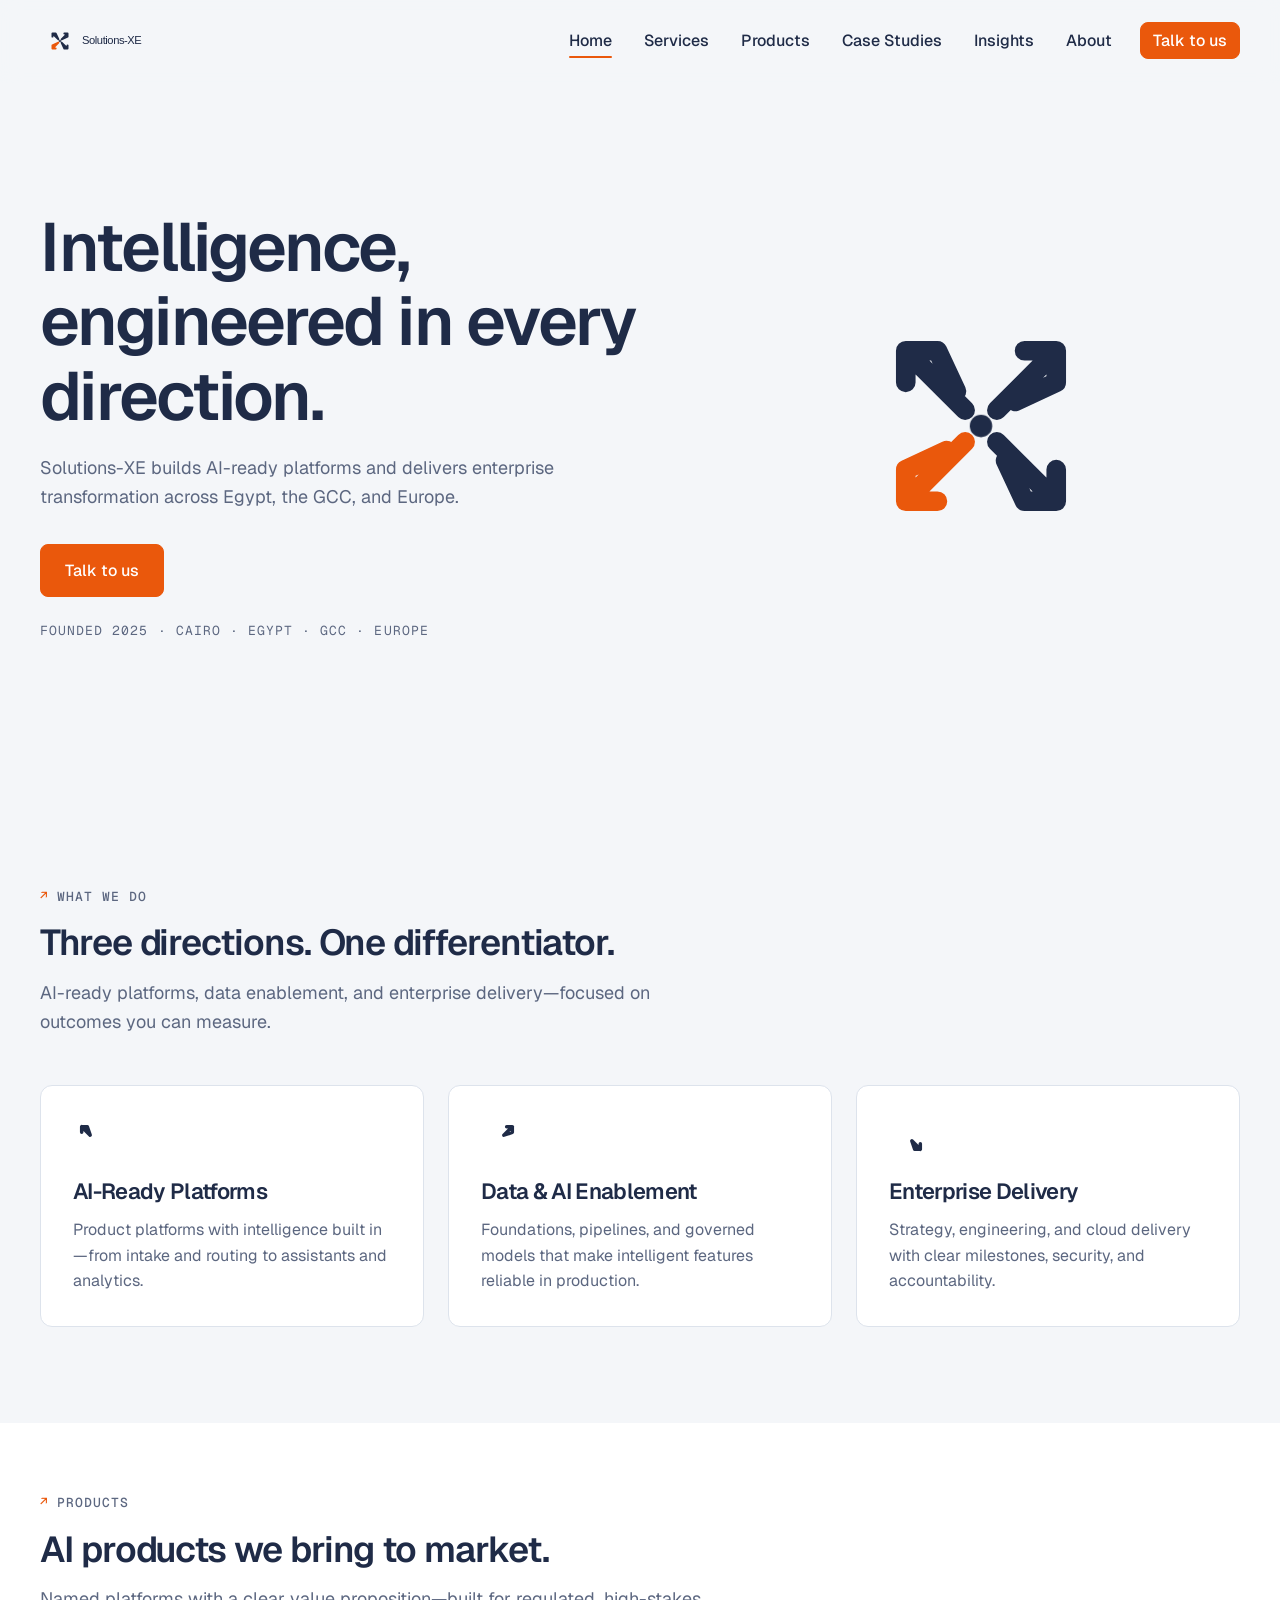
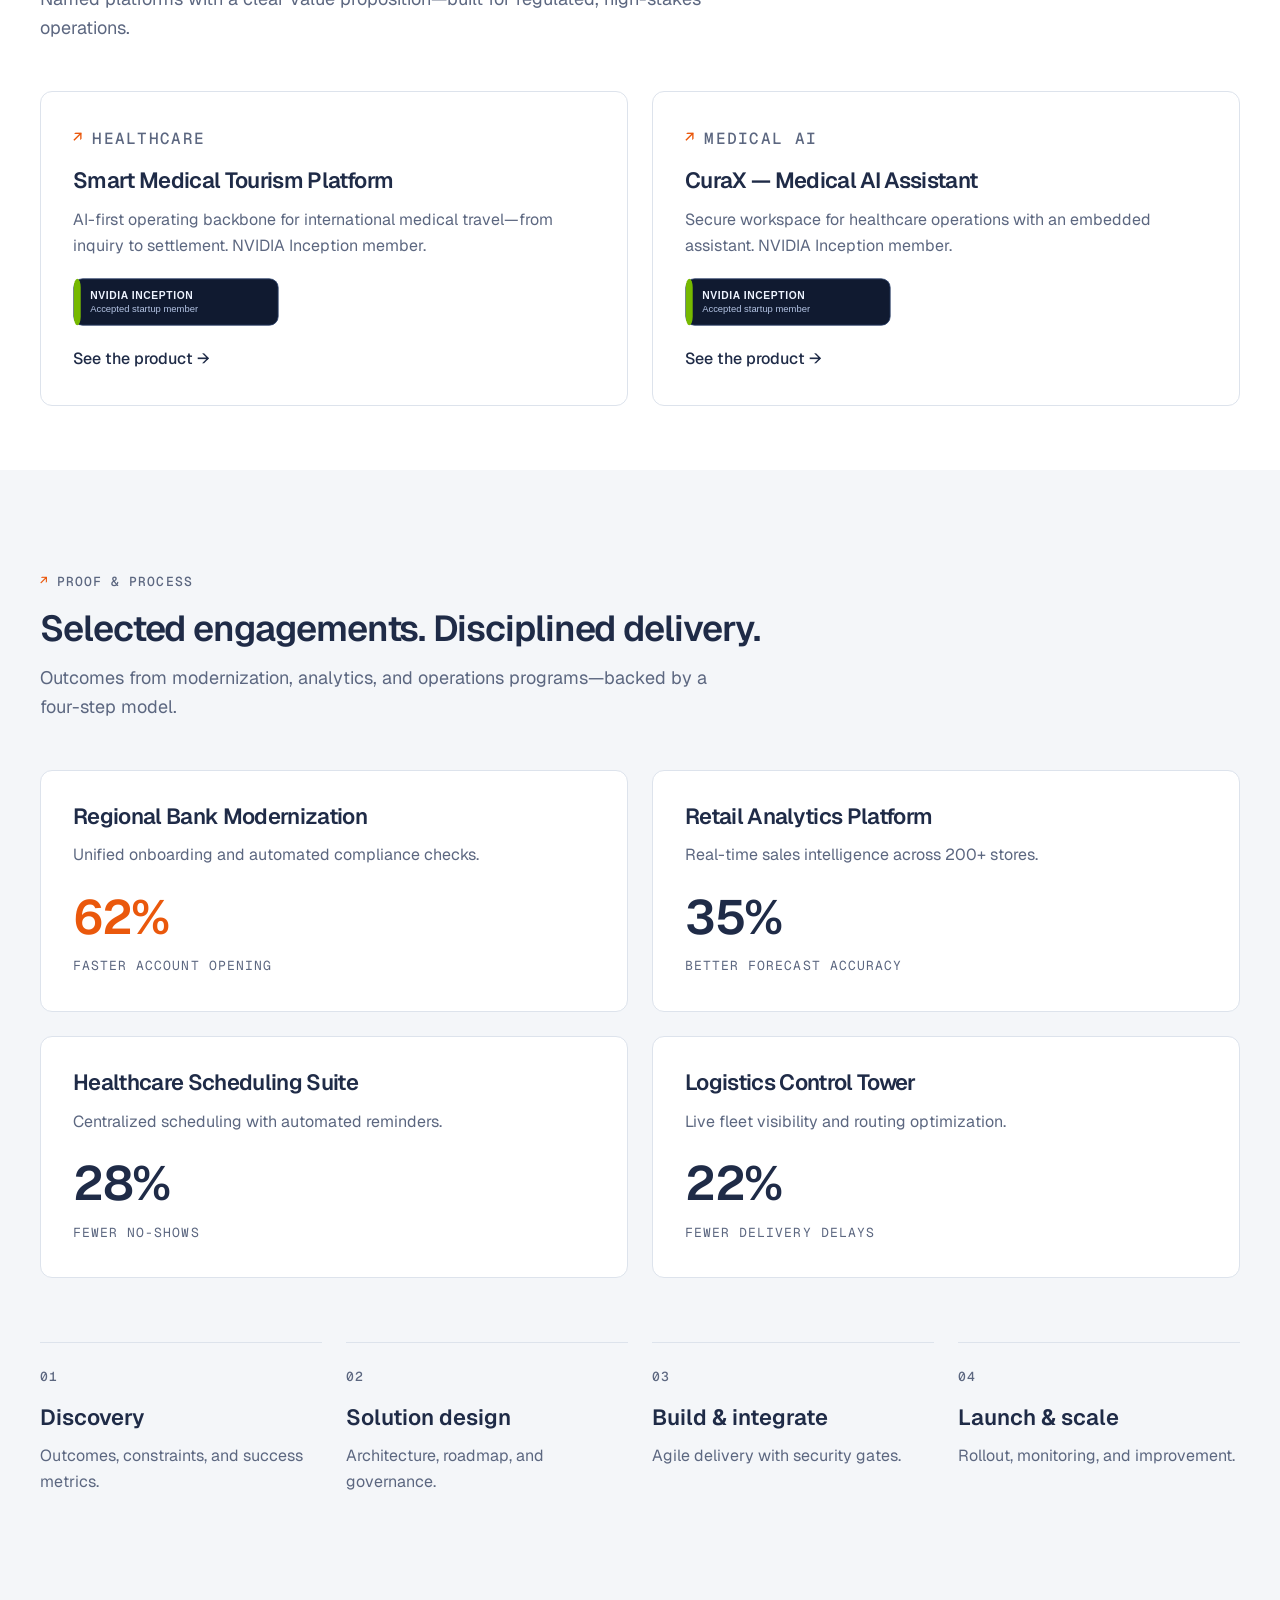
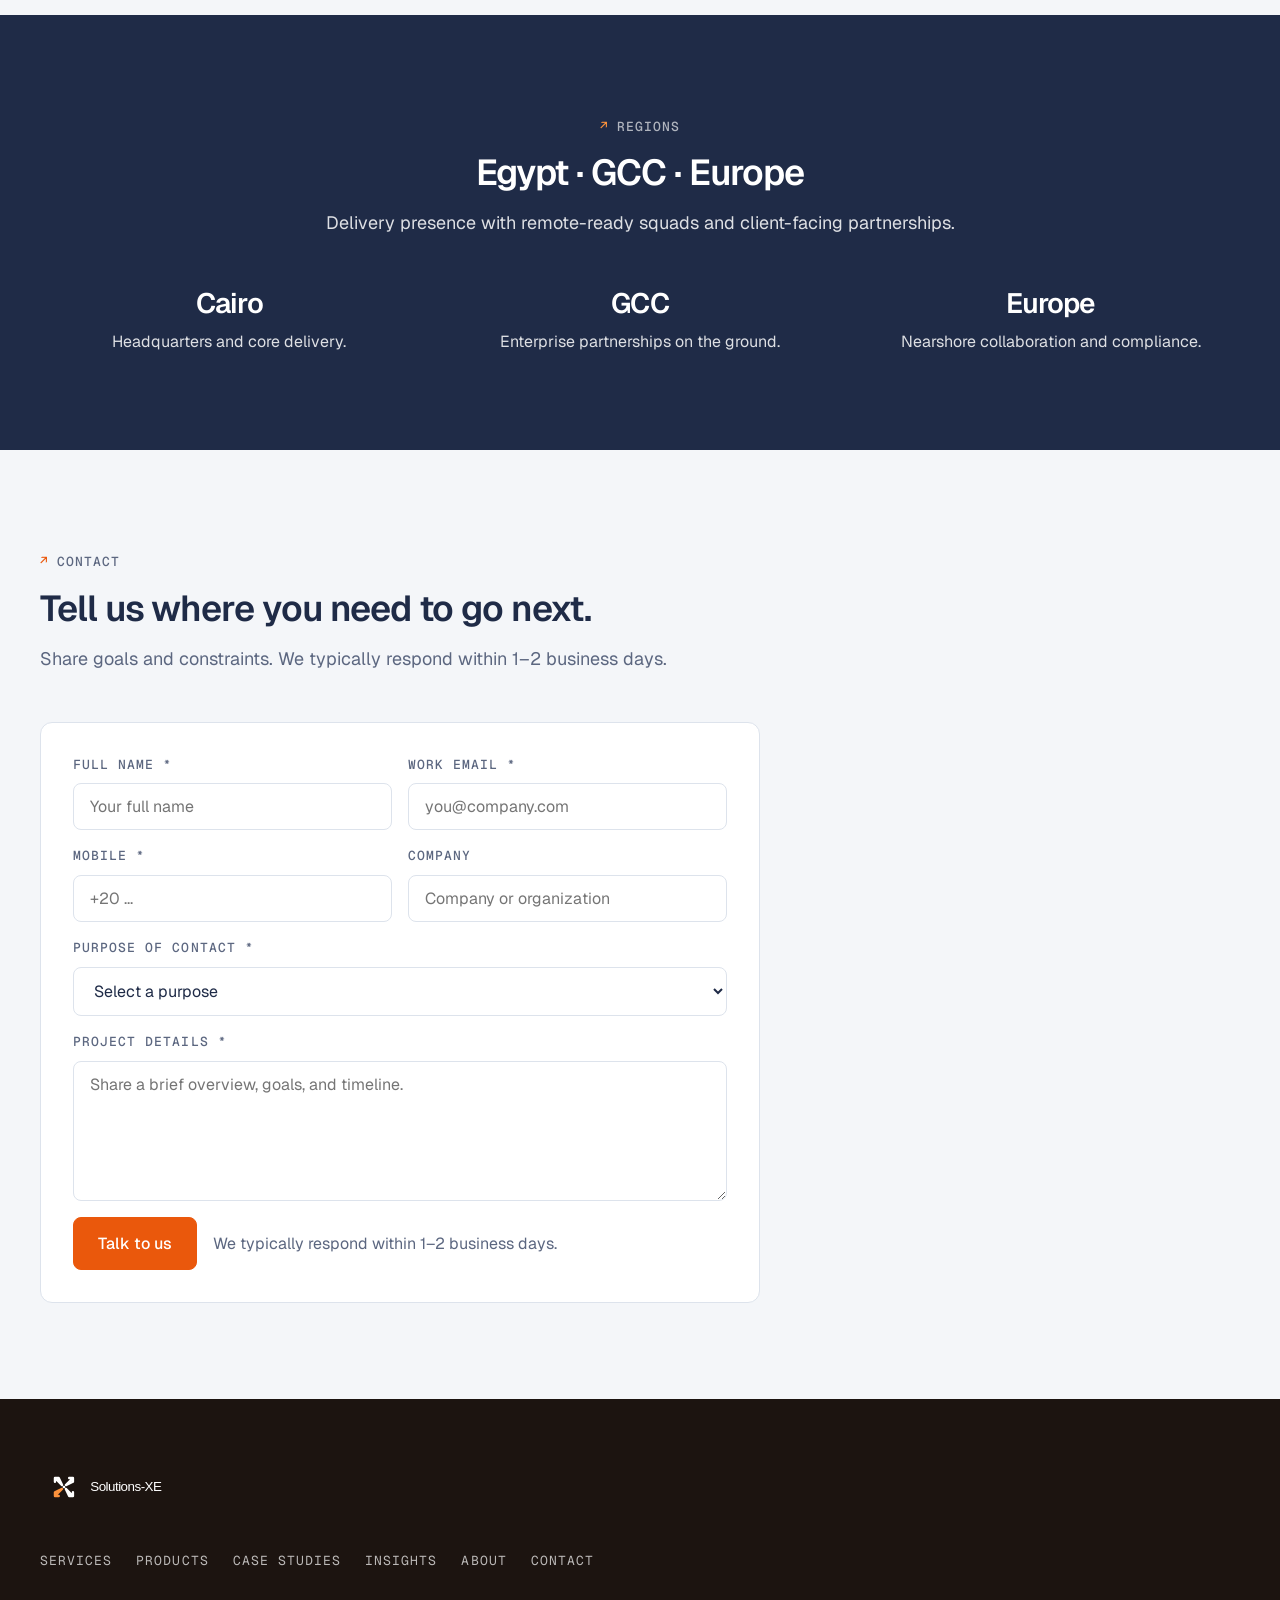
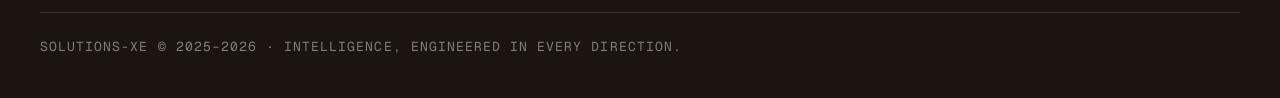
==== commit 1d6c351b: "Add founders team section to about and product pages for Google Cloud credits. Co-authored-by: Curso" ====
--- a/index.html
+++ b/index.html
@@ -7,7 +7,7 @@
   <link rel="preconnect" href="https://fonts.googleapis.com" />
   <link rel="preconnect" href="https://fonts.gstatic.com" crossorigin />
   <link href="https://fonts.googleapis.com/css2?family=Geist:wght@400;500;600&family=Geist+Mono:wght@400;500&display=swap" rel="stylesheet" />
-  <link rel="stylesheet" href="assets/css/site.css?v=4" />
+  <link rel="stylesheet" href="assets/css/site.css?v=5" />
   <link rel="icon" href="assets/favicon.svg" type="image/svg+xml" />
   <meta name="theme-color" content="#1f2b47" />
   <meta name="description" content="Solutions-XE — AI products and digital transformation for Egypt, the GCC, and Europe. Intelligence, engineered in every direction." />
--- a/assets/css/site.css
+++ b/assets/css/site.css
@@ -495,6 +495,25 @@
   }
 }
 
+/* —— Team —— */
+.team-card h3 {
+  margin-bottom: 4px;
+}
+
+.team-role {
+  font-family: var(--font-mono);
+  font-size: var(--text-xs);
+  letter-spacing: var(--tracking-label);
+  text-transform: uppercase;
+  color: var(--slate-500);
+}
+
+.team-focus {
+  color: var(--slate-500);
+  font-size: var(--text-base);
+  margin-top: 8px;
+}
+
 /* —— Cards & grids —— */
 .grid-3 {
   display: grid;
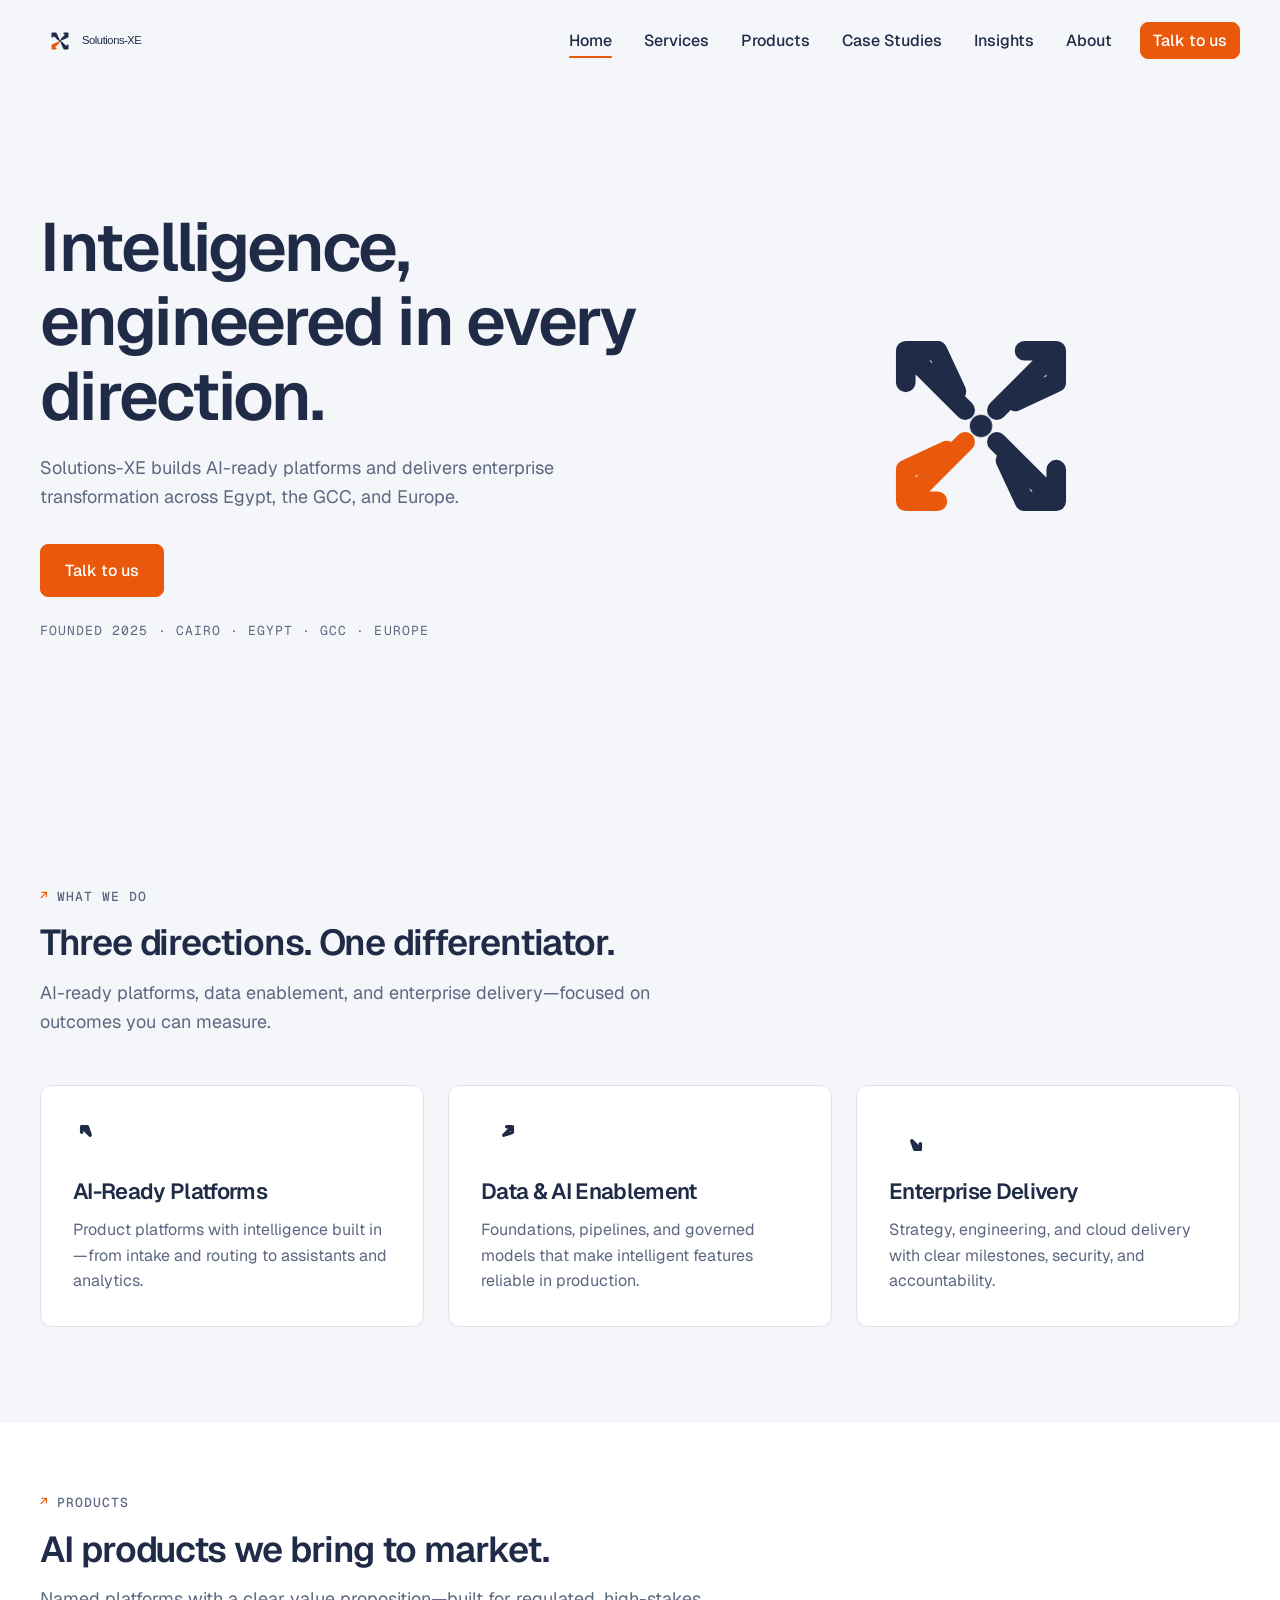
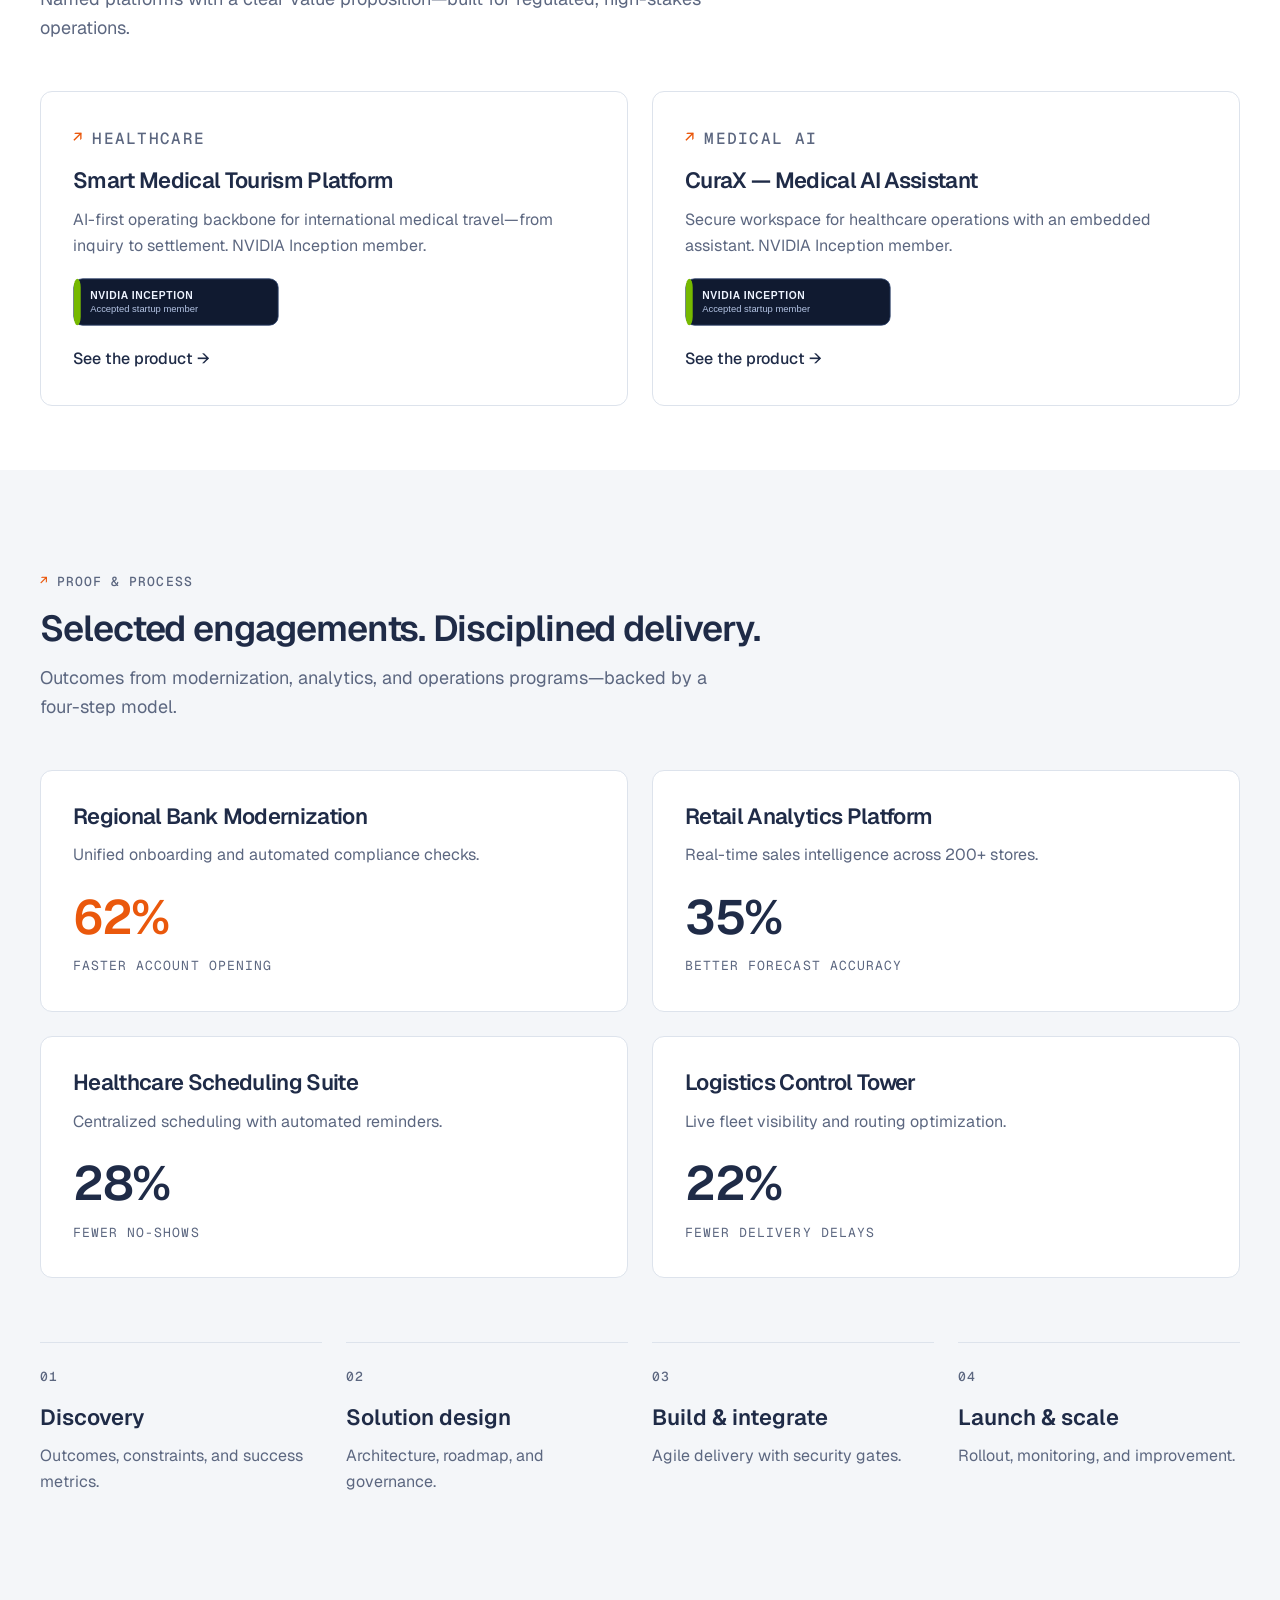
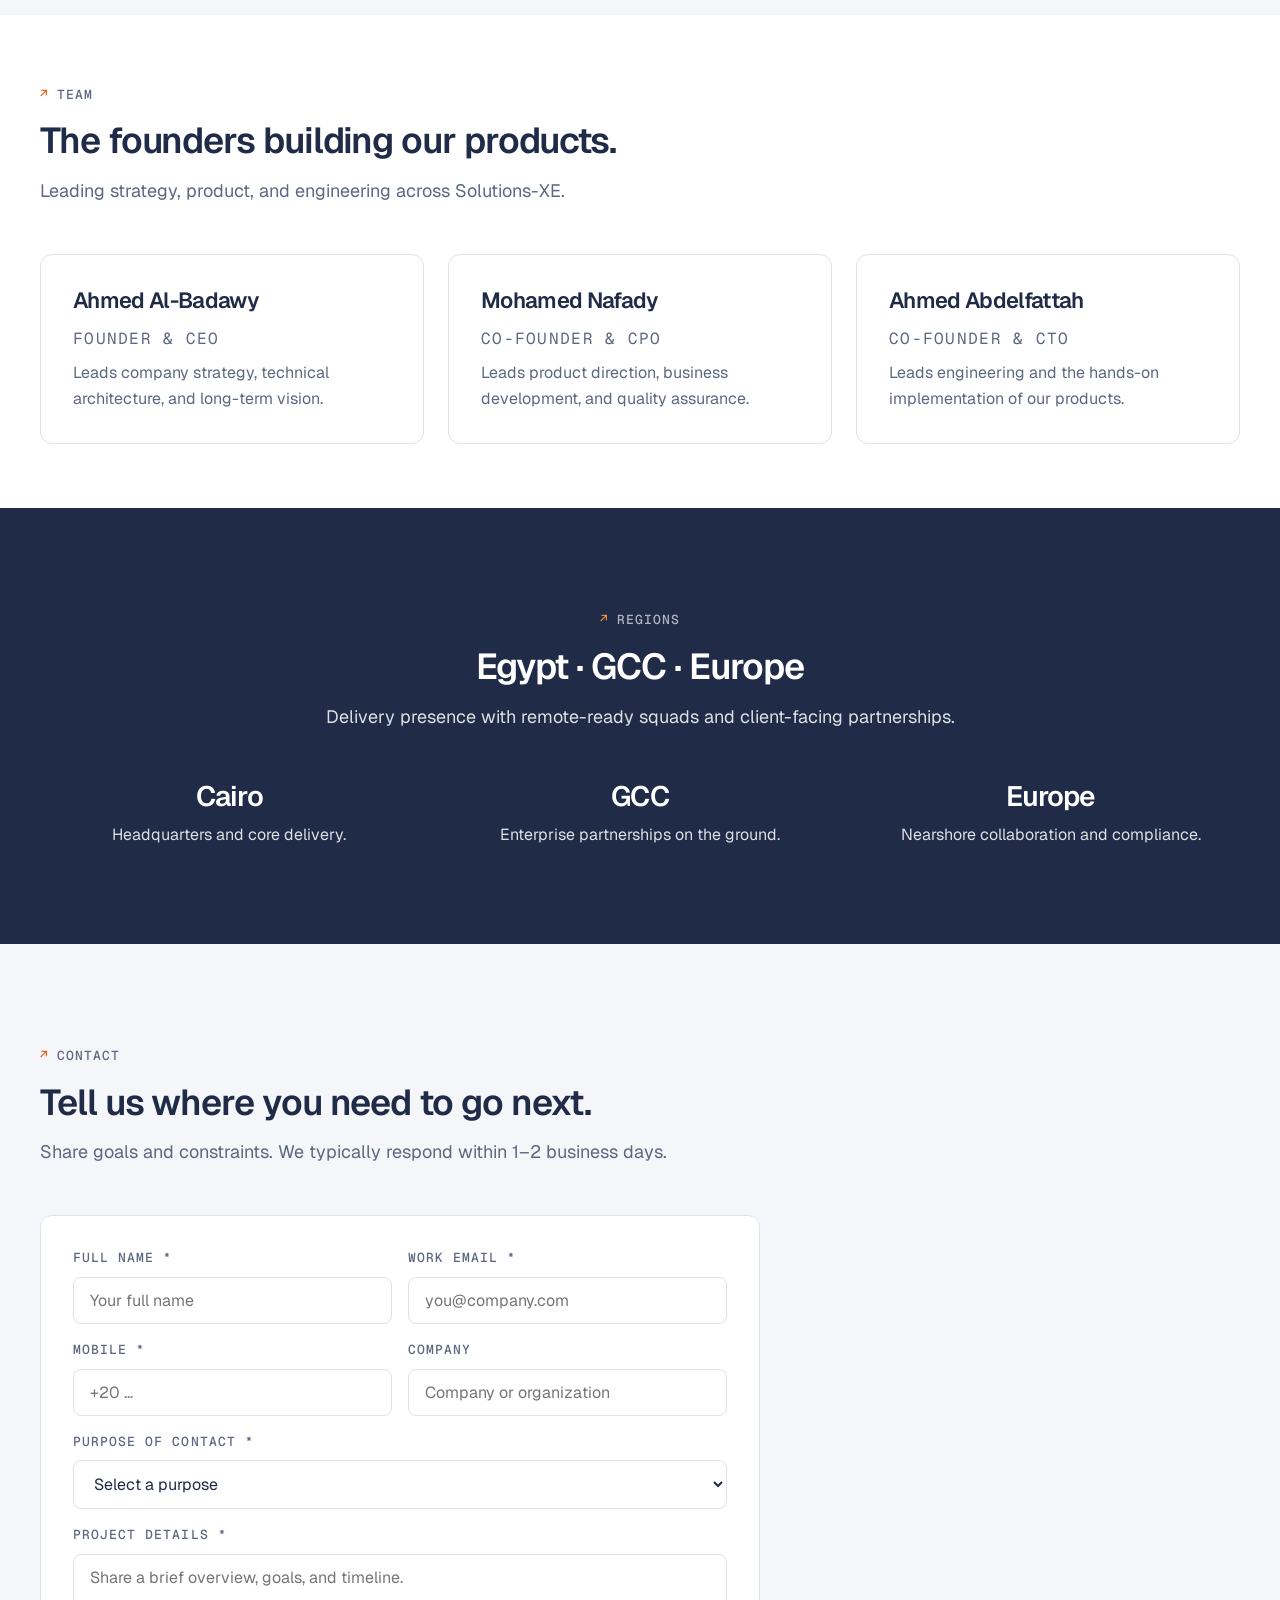
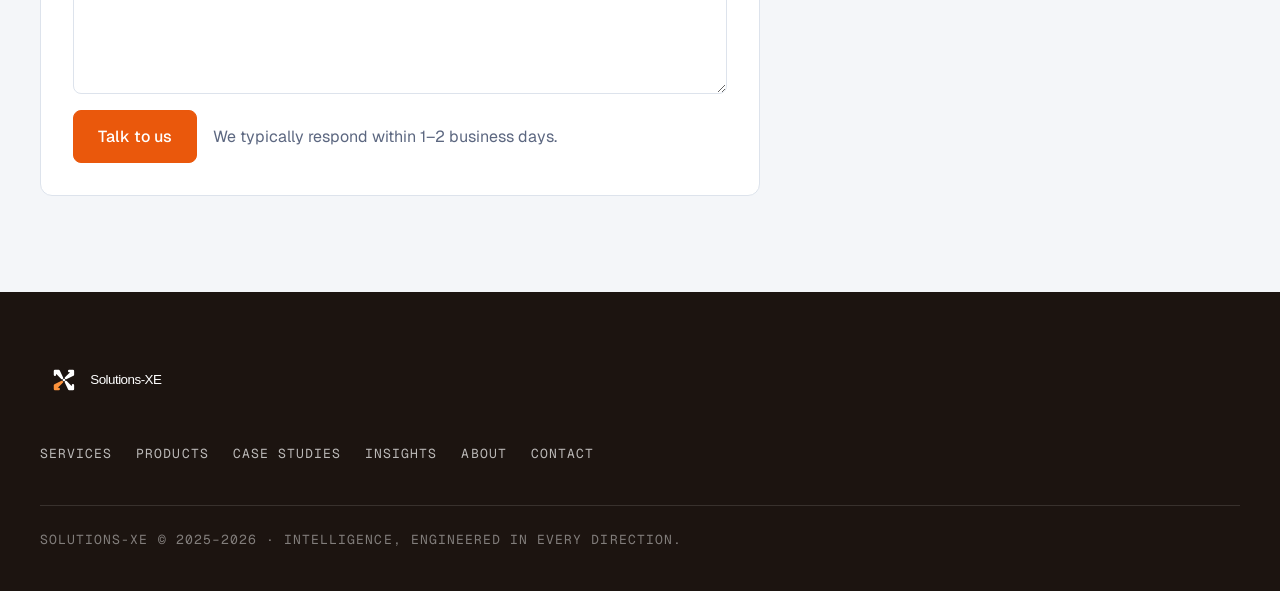
==== commit c5c56b99: "Move founders team section to home; keep on about, remove from product pages. Co-authored-by: Cursor" ====
--- a/index.html
+++ b/index.html
@@ -189,6 +189,33 @@
       </div>
     </section>
 
+    <section class="section section--tight" style="background: var(--white);" aria-label="Team">
+      <div class="wrap">
+        <div class="section-head">
+          <p class="eyebrow"><span class="eyebrow__mark" aria-hidden="true">↗</span> Team</p>
+          <h2>The founders building our products.</h2>
+          <p class="section-sub">Leading strategy, product, and engineering across Solutions-XE.</p>
+        </div>
+        <div class="grid-3">
+          <article class="card team-card">
+            <h3>Ahmed Al-Badawy</h3>
+            <p class="team-role">Founder &amp; CEO</p>
+            <p class="team-focus">Leads company strategy, technical architecture, and long-term vision.</p>
+          </article>
+          <article class="card team-card">
+            <h3>Mohamed Nafady</h3>
+            <p class="team-role">Co-Founder &amp; CPO</p>
+            <p class="team-focus">Leads product direction, business development, and quality assurance.</p>
+          </article>
+          <article class="card team-card">
+            <h3>Ahmed Abdelfattah</h3>
+            <p class="team-role">Co-Founder &amp; CTO</p>
+            <p class="team-focus">Leads engineering and the hands-on implementation of our products.</p>
+          </article>
+        </div>
+      </div>
+    </section>
+
     <section class="section section--dark" aria-label="Regions">
       <div class="wrap">
         <div class="section-head" style="text-align: center; margin-left: auto; margin-right: auto;">
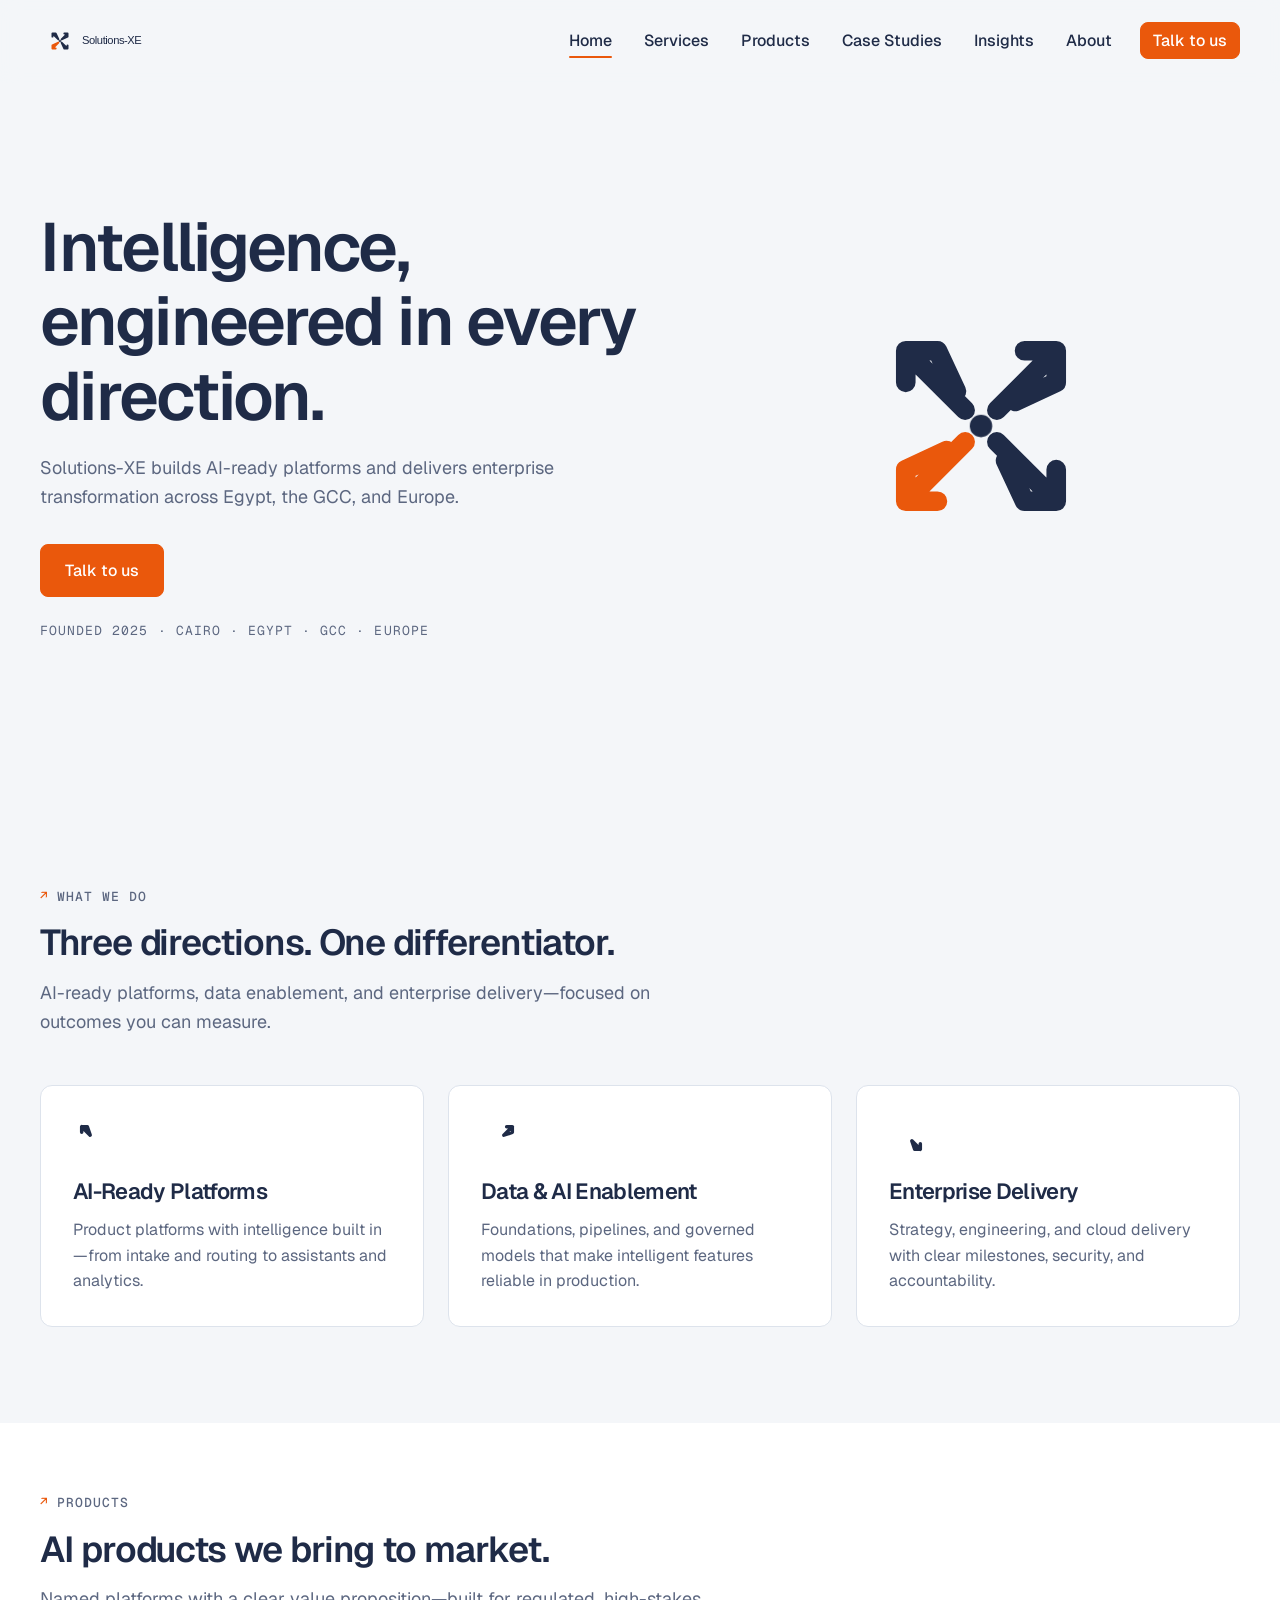
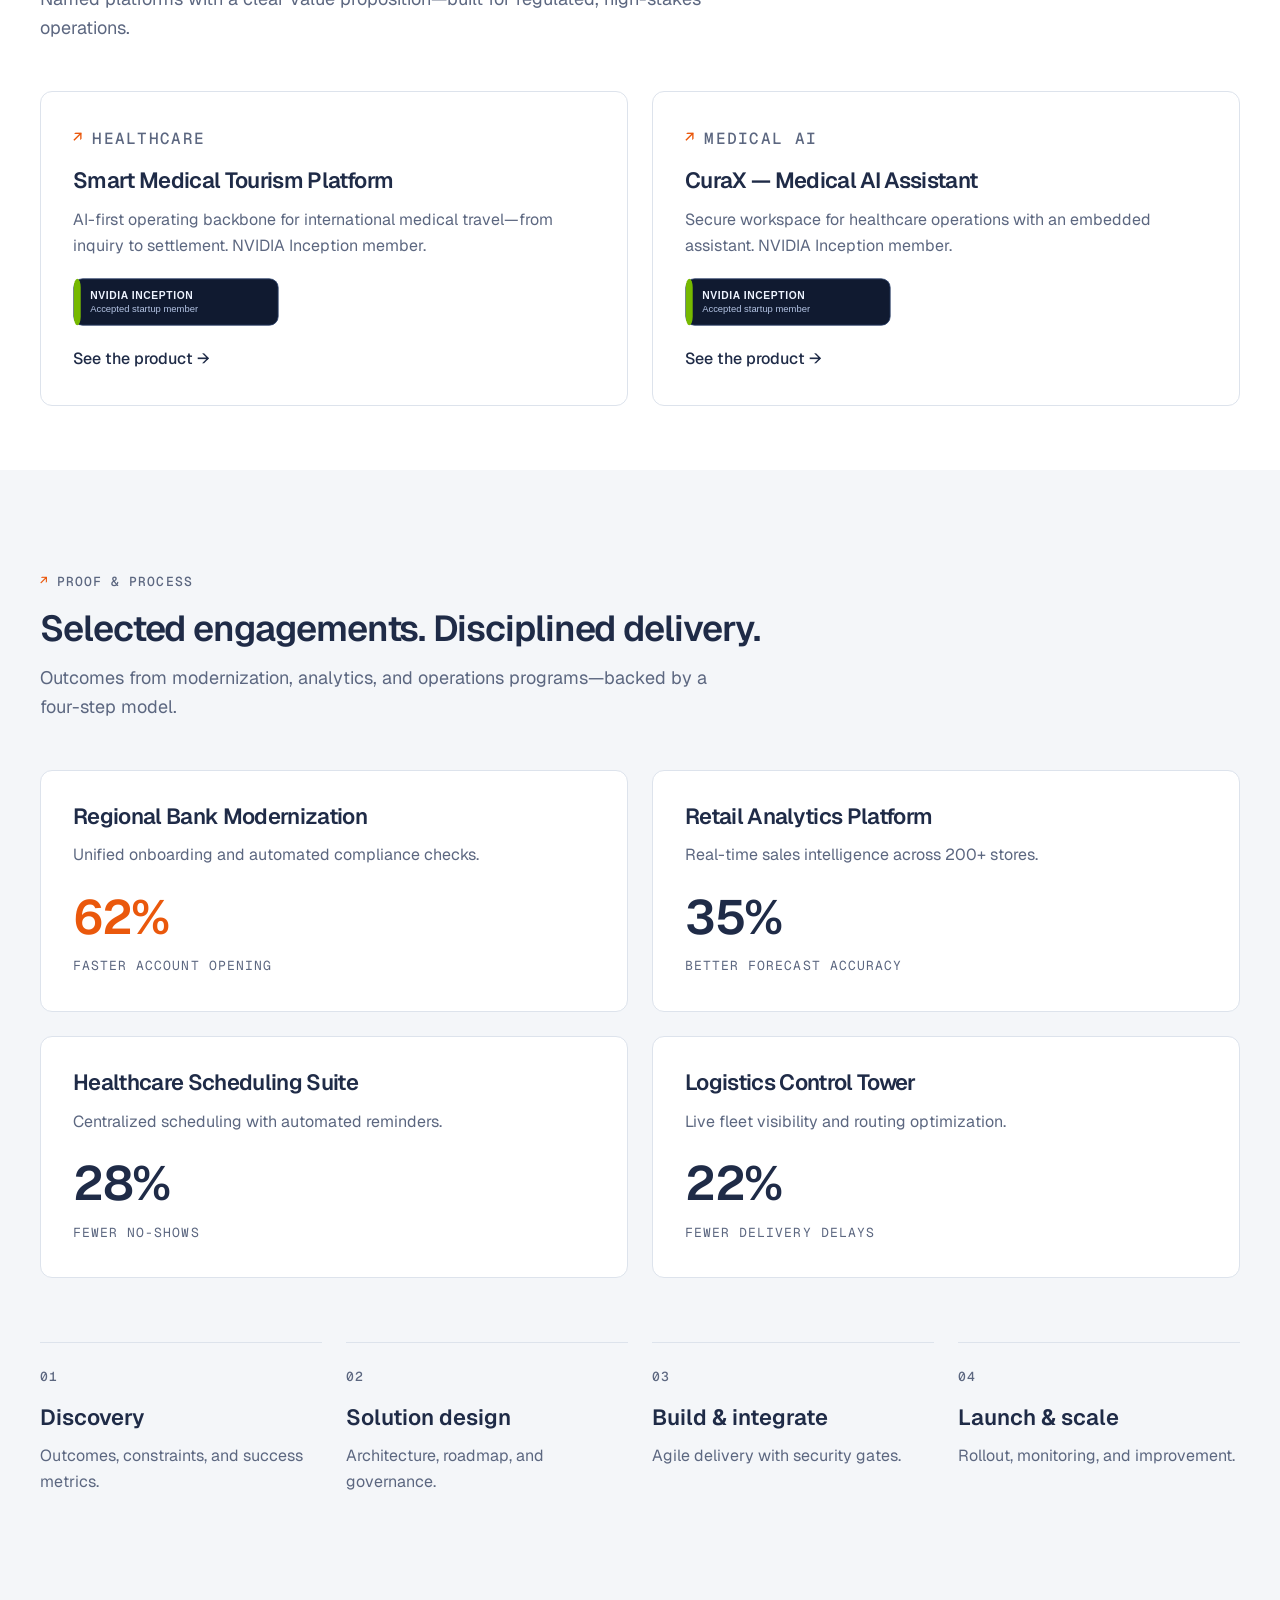
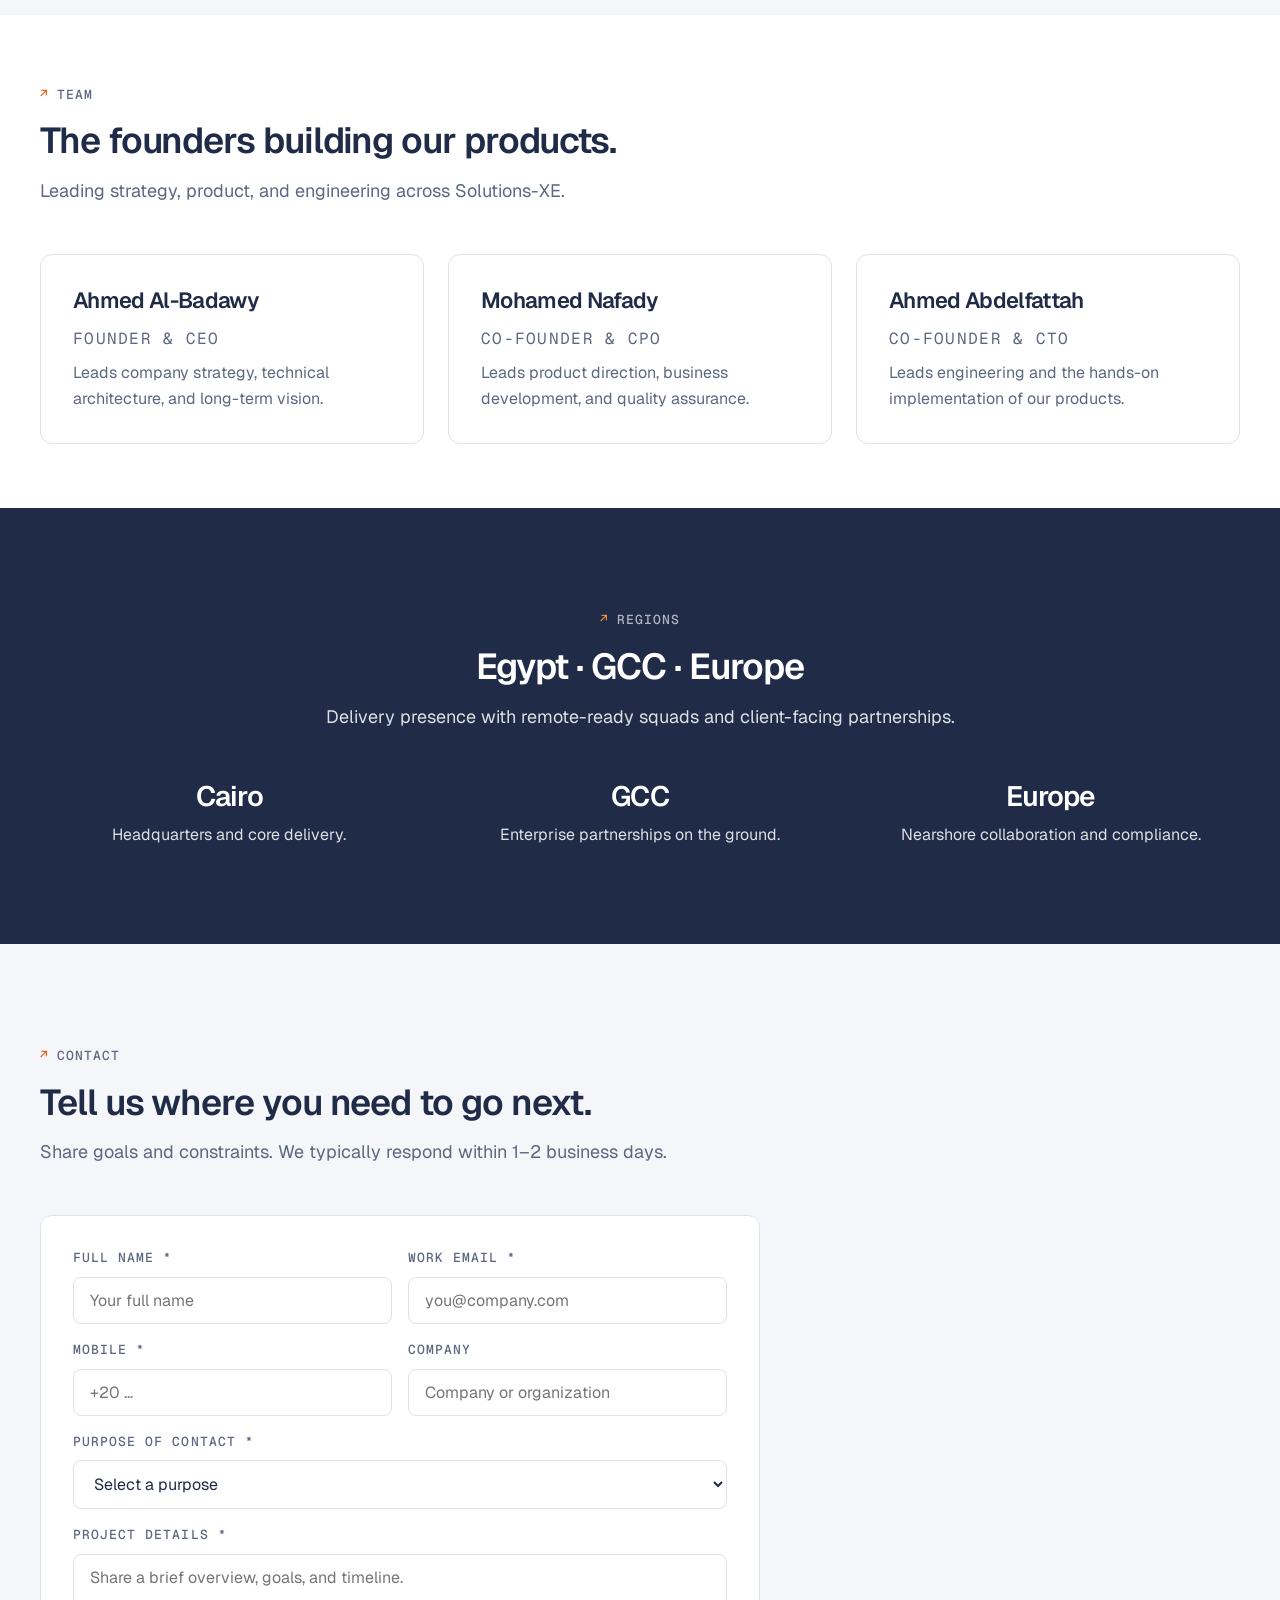
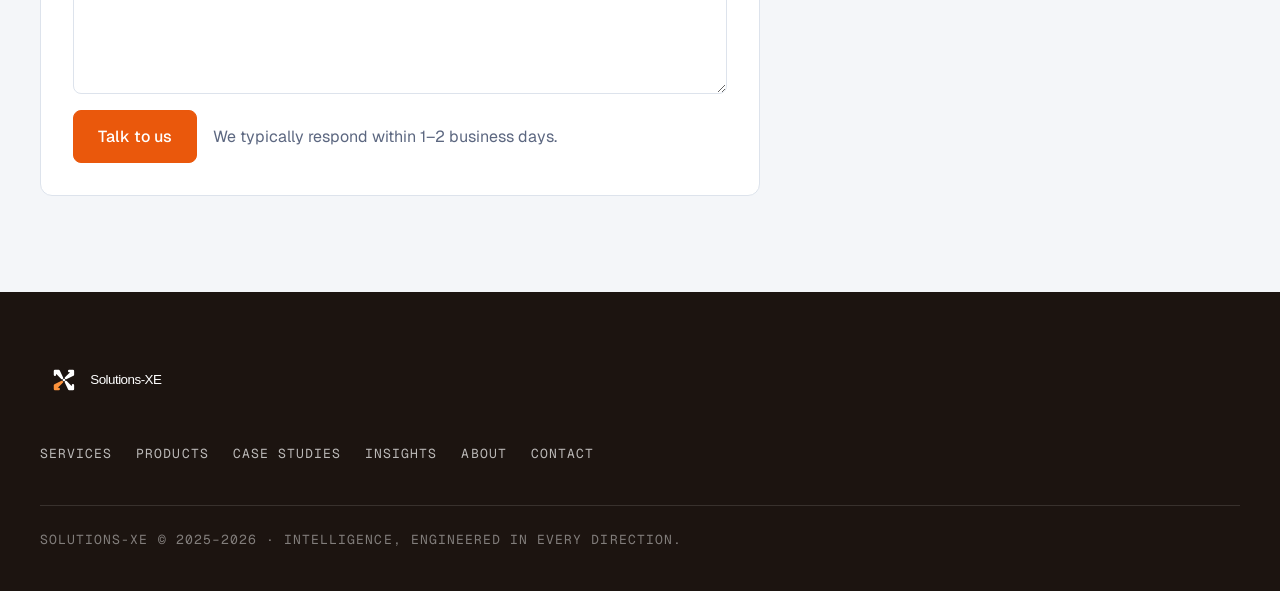
==== commit 4552ee61: "Add app-style favicon with PNG and Apple touch icon fallbacks across all pages. Co-authored-by: Curs" ====
--- a/index.html
+++ b/index.html
@@ -8,7 +8,9 @@
   <link rel="preconnect" href="https://fonts.gstatic.com" crossorigin />
   <link href="https://fonts.googleapis.com/css2?family=Geist:wght@400;500;600&family=Geist+Mono:wght@400;500&display=swap" rel="stylesheet" />
   <link rel="stylesheet" href="assets/css/site.css?v=5" />
-  <link rel="icon" href="assets/favicon.svg" type="image/svg+xml" />
+  <link rel="icon" href="assets/favicon.svg?v=2" type="image/svg+xml" />
+  <link rel="icon" type="image/png" sizes="32x32" href="assets/favicon-32.png?v=2" />
+  <link rel="apple-touch-icon" href="assets/apple-touch-icon.png?v=2" />
   <meta name="theme-color" content="#1f2b47" />
   <meta name="description" content="Solutions-XE — AI products and digital transformation for Egypt, the GCC, and Europe. Intelligence, engineered in every direction." />
   <meta property="og:type" content="website" />
